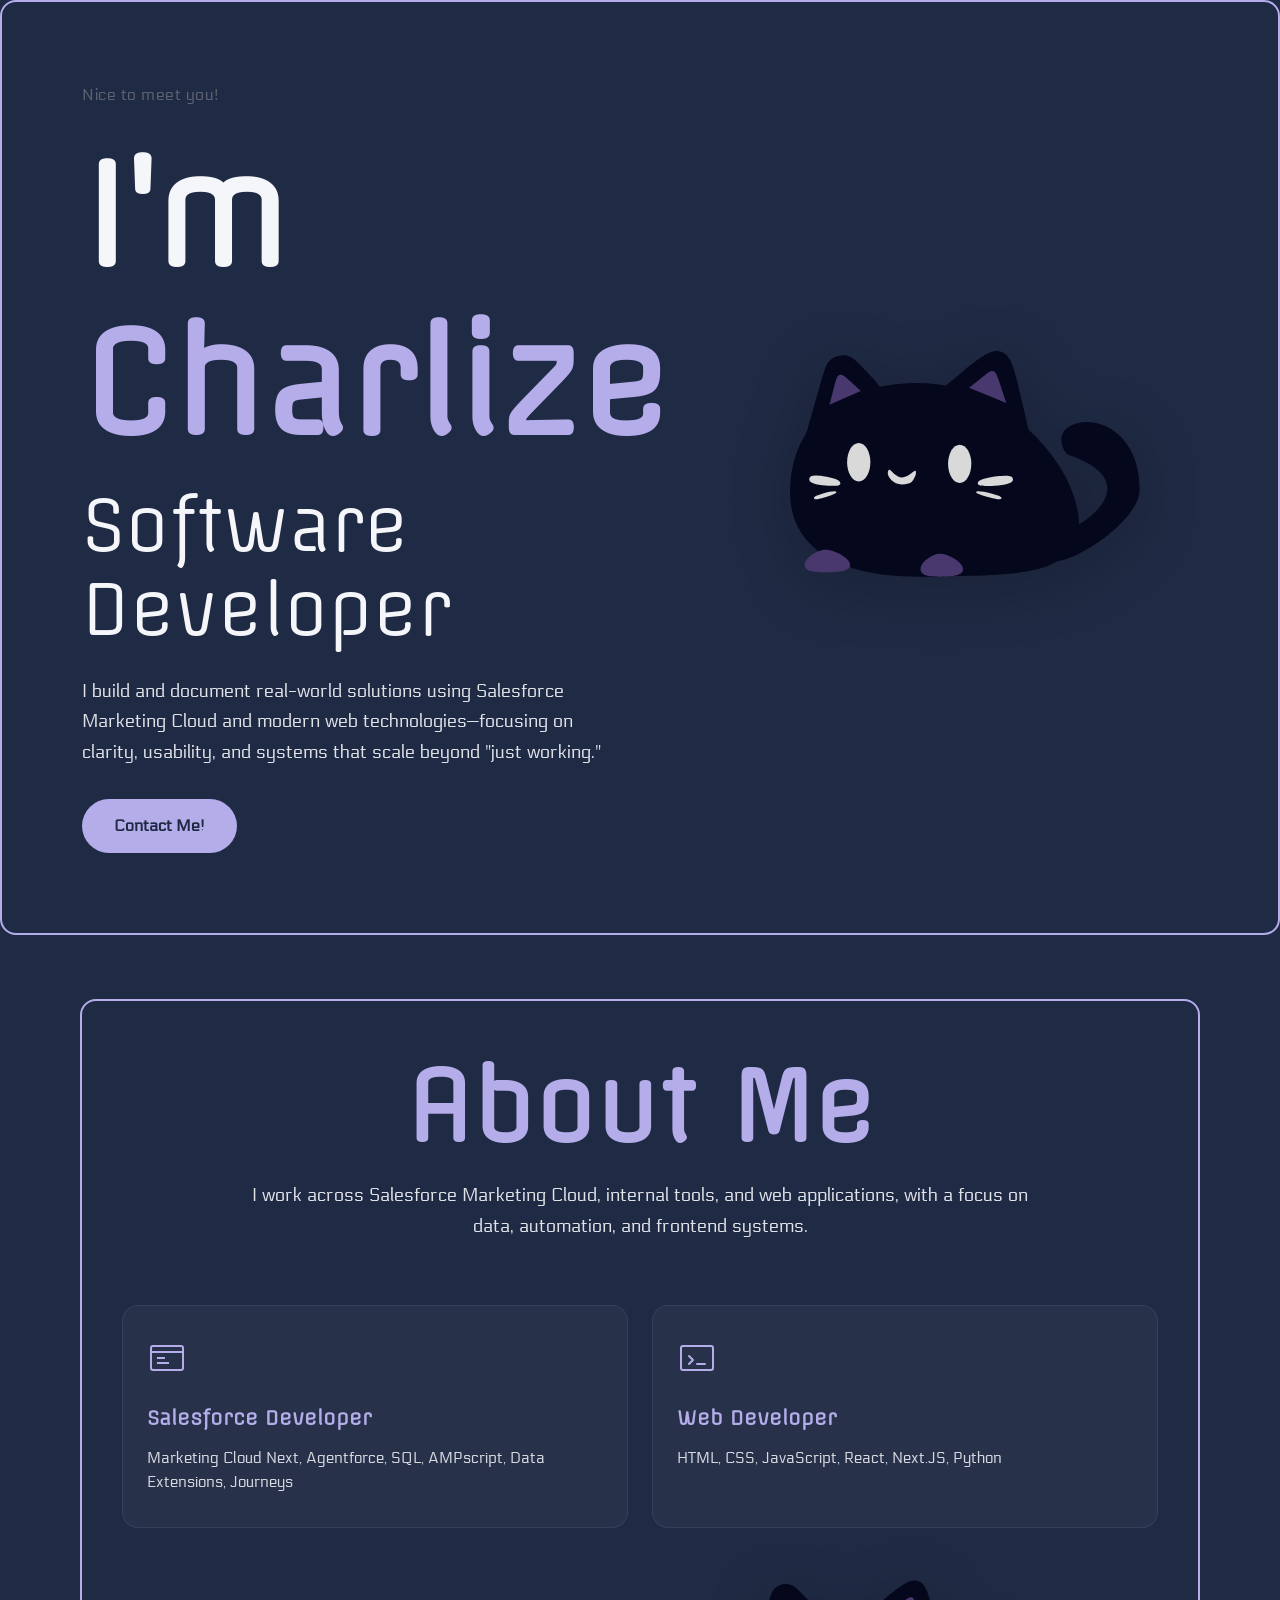
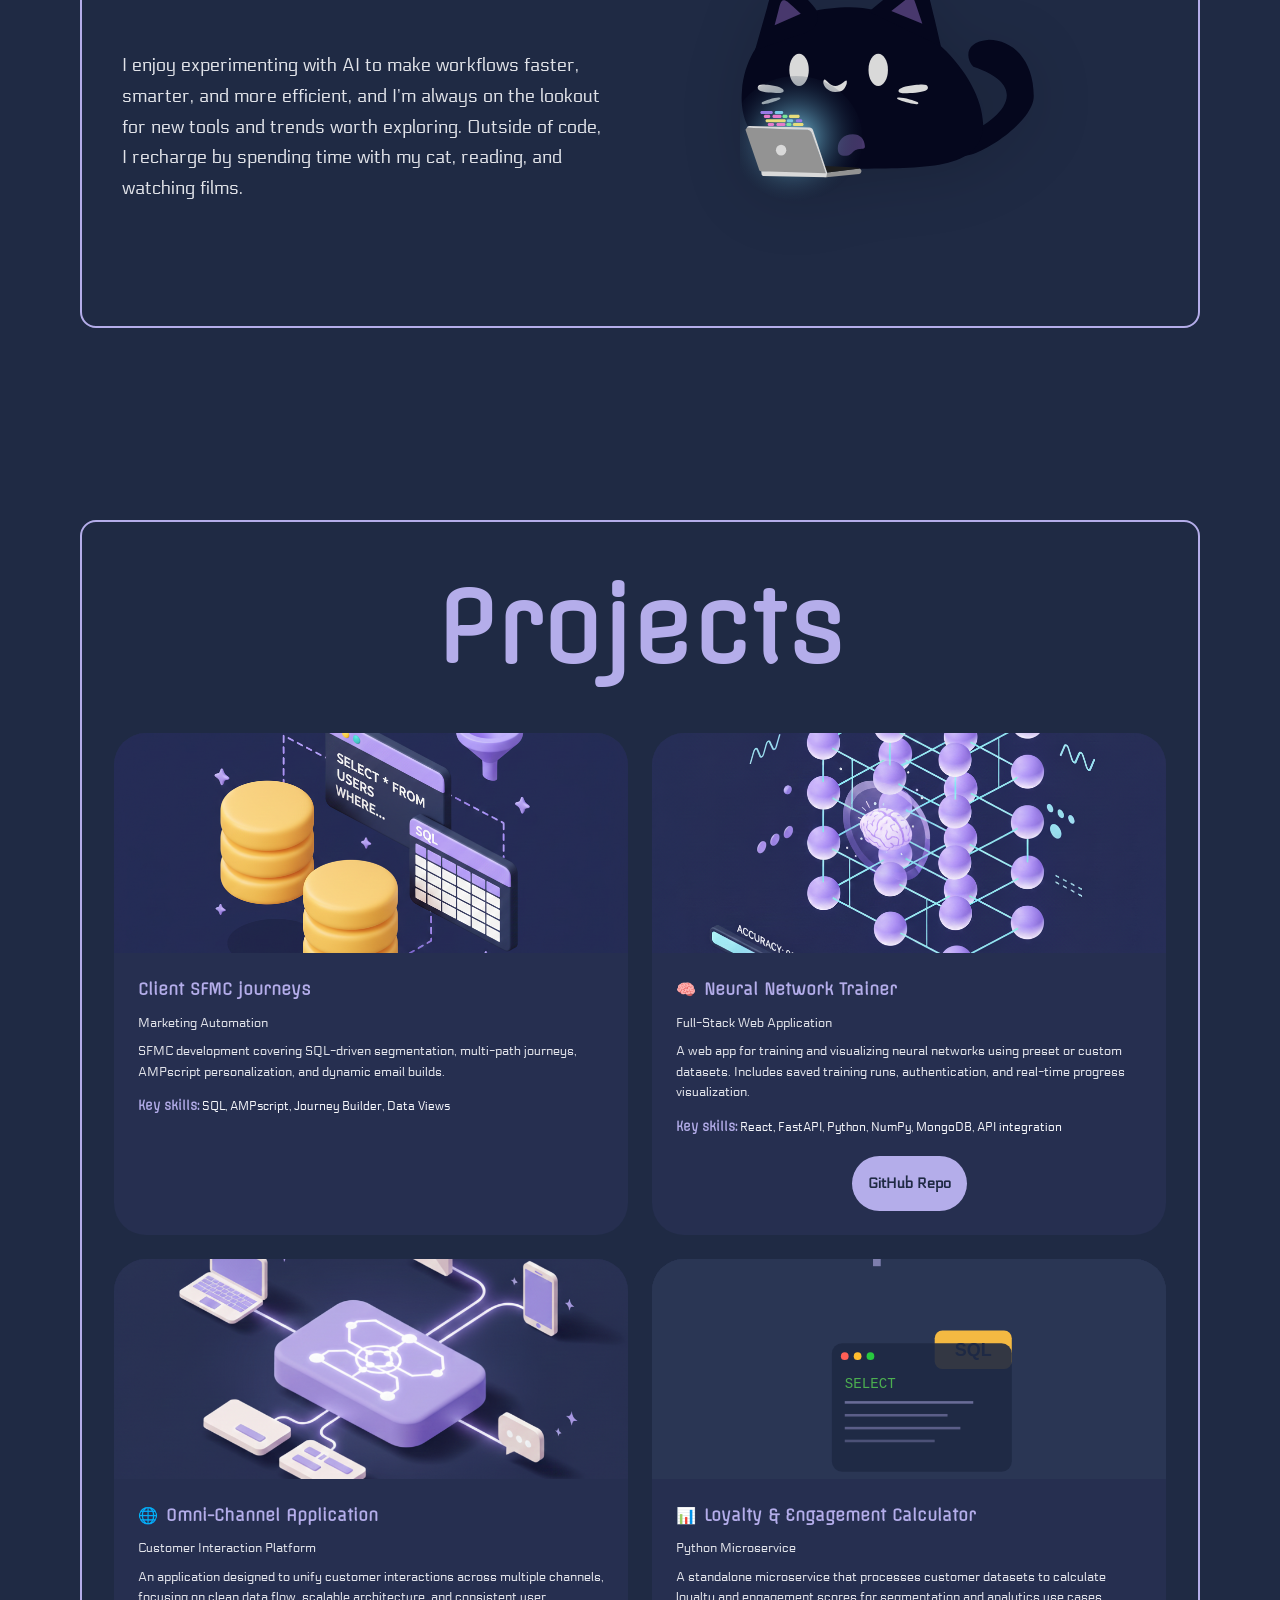
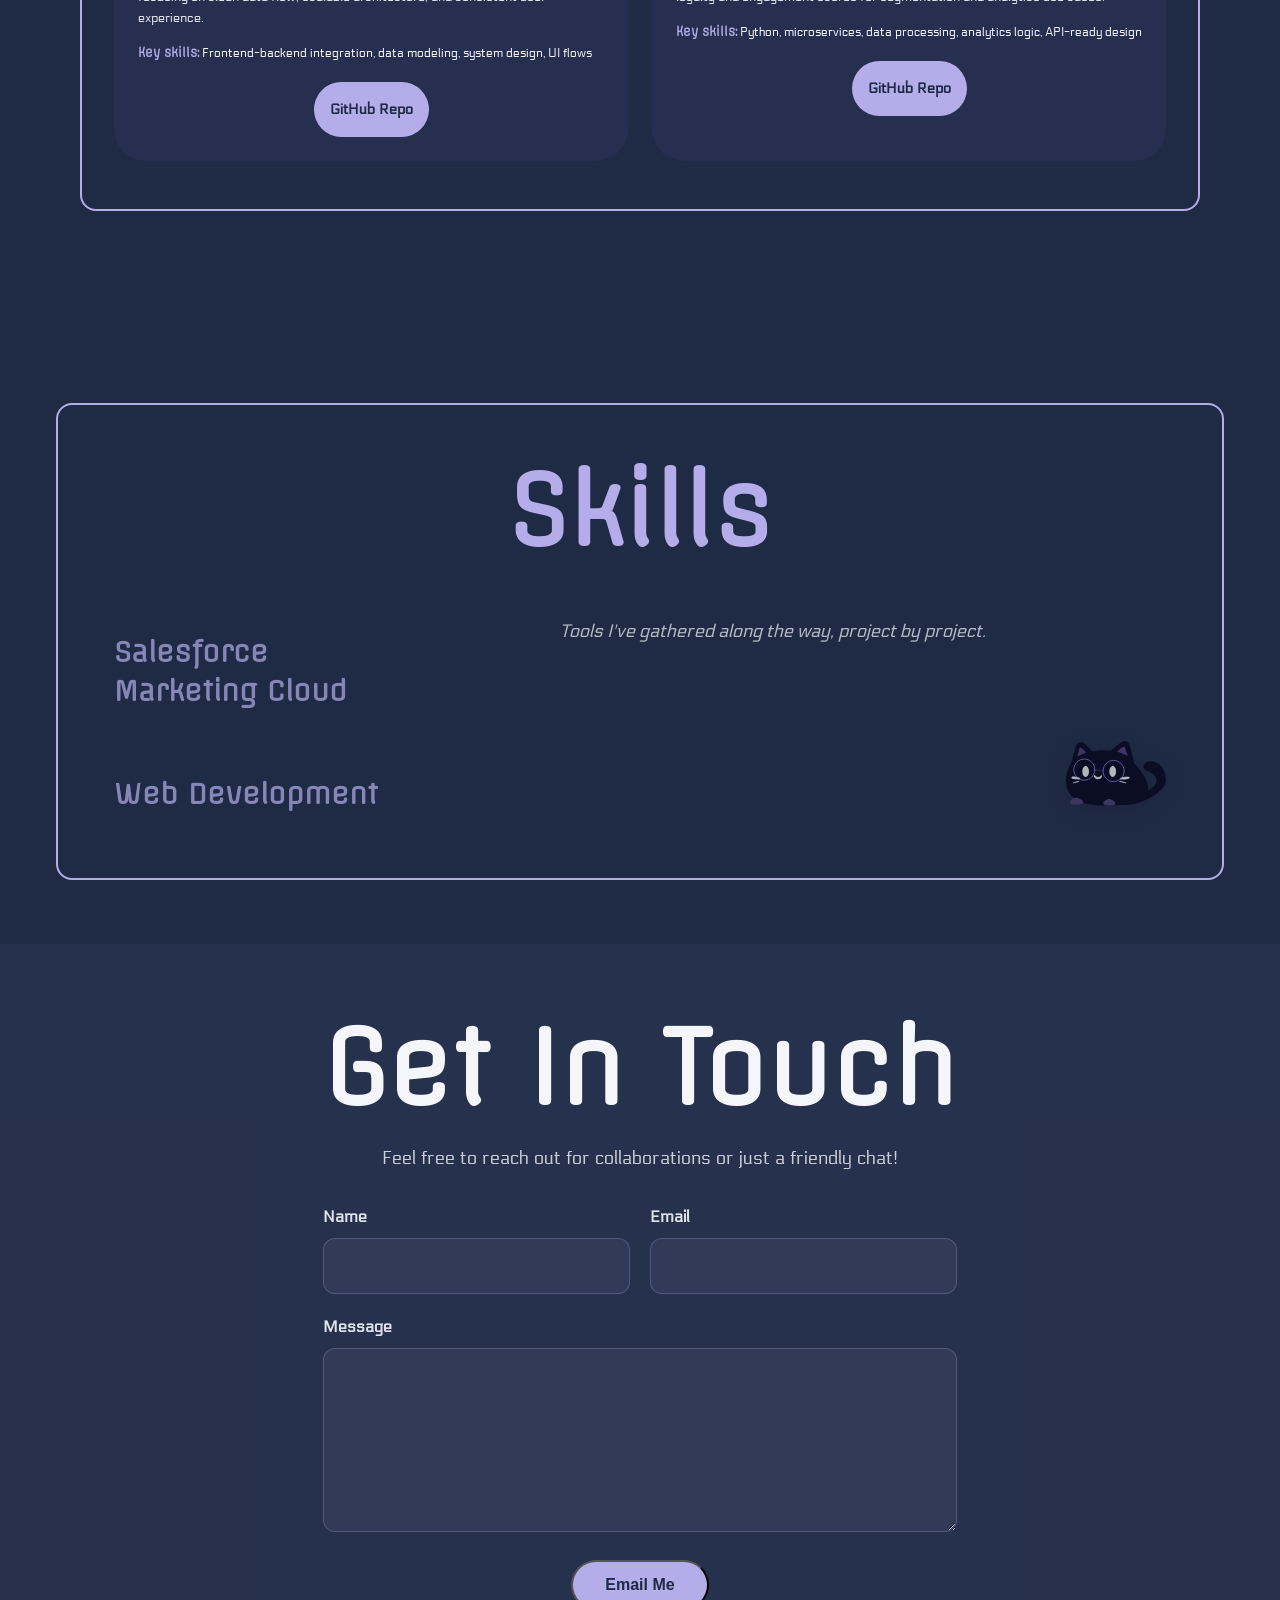
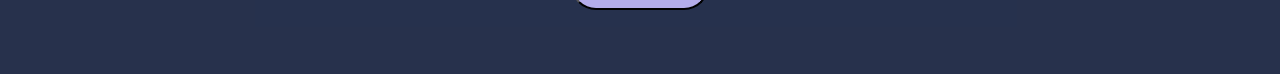
==== index.html @ e707e985 "Font changes" ====
<!DOCTYPE html>
<html lang="en">

<head>
    <meta charset="UTF-8">
    <meta name="viewport" content="width=device-width, initial-scale=1.0">
    <meta name="description" content="Charlize - Software Developer Portfolio">
    <title>Charlize | Software Developer</title>
    <link rel="stylesheet" href="styles.css">
    <link rel="preconnect" href="https://fonts.googleapis.com">
    <link rel="preconnect" href="https://fonts.gstatic.com" crossorigin>
   <link href="https://fonts.googleapis.com/css2?family=Offside&display=swap" rel="stylesheet">
    <link href="https://fonts.googleapis.com/css2?family=Electrolize&display=swap" rel="stylesheet">
    <script src="skills.js" defer></script>
</head>

<body>
    <div class="cursor-fx" aria-hidden="true">
        <div class="cursor-glow"></div>
    </div>
    <!-- Hero Section -->
    <main class="hero-section">
        <div class="container">
            <div class="hero-content">
                <!-- Left Column: Text Content -->
                <div class="hero-text">
                    <p class="greeting">Nice to meet you!</p>
                    <h1 class="hero-title">I'm <span class="accent-name">Charlize</span></h1>
                    <h2 class="hero-subtitle">Software Developer</h2>
                    <p class="hero-description">
                        I build and document real-world solutions using Salesforce Marketing Cloud and modern web
                        technologies—focusing on clarity, usability, and systems that scale beyond "just working."
                    </p>
                    <a href="#contact" class="cta-button">Contact Me!</a>
                </div>

                <!-- Right Column: Illustration -->
                <div class="hero-visual">
                    <div class="illustration">
                        <!-- Cute minimal cat-like blob illustration -->
                        <svg width="676" height="437" viewBox="0 0 676 437" fill="none"
                            xmlns="http://www.w3.org/2000/svg">
                            <!-- tail -->
                            <path class="hero-tail"
                                d="M675.267 267.345C675.267 352.121 428.267 477.345 519.267 354.845C595.767 324.345 676.879 246.845 535.767 199.845C515.267 177.345 518.267 140.845 571.767 137.345C624.786 137.345 675.267 182.569 675.267 267.345Z"
                                fill="#05071D" />
                            <!-- Body -->
                            <path
                                d="M558.267 331.345C558.267 442.354 414.441 432.07 264.267 435.845C85.2666 440.345 -9.58831 373.499 0.766936 254.845C12.7669 117.345 122.648 61.8449 250.267 61.8449C408.267 61.8449 555.267 215.345 558.267 331.345Z"
                                fill="#05071D" />
                            <!-- Left ear -->
                            <path
                                d="M58.8565 62.9524C65.7293 38.7558 69.1657 26.6575 75.145 20.1723C85.2307 9.23294 100.888 5.39943 114.887 10.442C123.186 13.4314 131.823 22.5737 149.097 40.8583C164.525 57.1895 172.239 65.3551 174.813 73.2679C179.151 86.5995 175.581 101.238 165.593 111.076C159.665 116.915 149.057 120.612 127.843 128.007L30.7668 161.845L58.8565 62.9524Z"
                                fill="#05071D" />
                            <!-- Left inner ear  -->
                            <path
                                d="M85.1132 69.5122C88.8672 54.9431 90.7442 47.6585 96.215 46.0682C101.686 44.4779 107.175 49.6211 118.155 59.9074L136.767 77.3449L76.2668 103.845L85.1132 69.5122Z"
                                fill="#48386D" />
                            <!-- Right ear -->
                            <path
                                d="M326.339 45.6328C367.676 11.7321 388.345 -5.21821 407.827 1.42023C427.309 8.05866 433.327 34.1026 445.364 86.1904L460.767 152.845L293.767 72.3449L326.339 45.6328Z"
                                fill="#05071D" />
                            <!-- Right inner ear -->
                            <path
                                d="M403.986 59.0958C399.858 46.7489 397.795 40.5754 392.795 39.0991C387.796 37.6228 382.71 41.6849 372.537 49.809L345.983 71.0152L417.781 100.362L403.986 59.0958Z"
                                fill="#48386D" />
                            <!--Left eye  -->
                            <path class="hero-eye-shape hero-eye-shape--left"
                                d="M155.267 214.845C155.267 235.279 145.193 251.845 132.767 251.845C120.34 251.845 110.267 235.279 110.267 214.845C110.267 194.41 120.34 177.845 132.767 177.845C145.193 177.845 155.267 194.41 155.267 214.845Z"
                                fill="#D9D9D9" />
                            <!-- Right eye -->
                            <path class="hero-eye-shape hero-eye-shape--right"
                                d="M350.267 217.845C350.267 238.279 340.193 254.845 327.767 254.845C315.34 254.845 305.267 238.279 305.267 217.845C305.267 197.41 315.34 180.845 327.767 180.845C340.193 180.845 350.267 197.41 350.267 217.845Z"
                                fill="#D9D9D9" />
                            <!-- Mouth -->
                            <path
                                d="M242.767 239.345C236.267 254.345 233.767 256.345 216.267 257.845C199.146 257.845 188.767 243.345 188.767 235.845C190.767 217.345 199.646 244.345 216.767 244.345C233.267 243.345 246.267 219.345 242.767 239.345Z"
                                fill="#D9D9D9" />
                            <!-- Left upper whiskers -->
                            <path
                                d="M97.2669 255.845C96.4482 262.422 80.7669 260.345 62.2669 259.345C43.9071 257.059 36.4482 253.422 37.267 246.845C38.0857 240.268 45.9071 239.559 64.2669 241.845C82.6267 244.131 98.0857 249.268 97.2669 255.845Z"
                                fill="#D9D9D9" />
                            <!-- Left lower whiskers -->
                            <path
                                d="M89.6025 272.178C90.4764 275.104 79.2353 278.402 66.2904 282.891C53.161 286.813 47.235 287.291 46.3611 284.365C45.4871 281.439 50.7126 279.076 63.842 275.154C76.9714 271.231 88.7285 269.252 89.6025 272.178Z"
                                fill="#D9D9D9" />
                            <!-- Right upper whiskers -->
                            <path
                                d="M362.64 256.079C363.568 262.655 381.329 260.579 402.283 259.579C423.079 257.293 431.527 253.655 430.6 247.079C429.672 240.502 420.813 239.793 400.018 242.079C379.223 244.364 361.713 249.502 362.64 256.079Z"
                                fill="#D9D9D9" />
                            <!-- Right lower whiskers -->
                            <path
                                d="M359.431 272.178C358.442 275.104 371.174 278.402 385.836 282.891C400.707 286.813 407.419 287.291 408.409 284.365C409.399 281.439 403.48 279.076 388.609 275.154C373.738 271.231 360.421 269.252 359.431 272.178Z"
                                fill="#D9D9D9" />
                            <!-- Left paw  -->
                            <path
                                d="M116.267 413.345C116.267 427.704 83.9547 427.345 68.7668 427.345C53.579 427.345 28.2668 427.704 28.2668 413.345C28.2668 398.986 53.579 383.845 68.7668 383.845C83.9547 383.845 116.267 398.986 116.267 413.345Z"
                                fill="#48386D" />
                            <!-- Right paw -->
                            <path
                                d="M334.267 421.683C334.267 436.208 304.158 435.844 290.005 435.844C275.853 435.844 252.267 436.208 252.267 421.683C252.267 407.159 275.853 391.845 290.005 391.845C304.158 391.845 334.267 407.159 334.267 421.683Z"
                                fill="#48386D" />
                        </svg>

                    </div>
                </div>
            </div>
        </div>
    </main>

    <!-- About Me Section -->
    <section class="about-section">
        <div class="container">
            <!-- Section Header -->
            <div class="about-header">
                <h2 class="about-title">About Me</h2>
                <p class="about-intro">
                    I work across Salesforce Marketing Cloud, internal tools, and web
                    applications, with a focus on data, automation, and frontend systems.
                </p>
            </div>

            <!-- Skill Cards (Full Width) -->
            <div class="skill-cards">
                <!-- Card 1: Salesforce Developer -->
                <div class="skill-card">
                    <div class="card-icon">
                        <svg width="40" height="40" viewBox="0 0 40 40" fill="none" xmlns="http://www.w3.org/2000/svg">
                            <rect x="4" y="8" width="32" height="24" rx="2" stroke="#B4ADEA" stroke-width="2" />
                            <path d="M4 14 H36" stroke="#B4ADEA" stroke-width="2" />
                            <rect x="10" y="19" width="8" height="2" fill="#B4ADEA" />
                            <rect x="10" y="24" width="12" height="2" fill="#B4ADEA" />
                        </svg>
                    </div>
                    <h3 class="card-title">Salesforce Developer</h3>
                    <p class="card-skills">Marketing Cloud Next, Agentforce, SQL, AMPscript, Data Extensions, Journeys
                    </p>
                </div>

                <!-- Card 2: Web Developer -->
                <div class="skill-card">
                    <div class="card-icon">
                        <svg width="40" height="40" viewBox="0 0 40 40" fill="none" xmlns="http://www.w3.org/2000/svg">
                            <rect x="4" y="8" width="32" height="24" rx="2" stroke="#B4ADEA" stroke-width="2" />
                            <path d="M12 18 L16 22 L12 26" stroke="#B4ADEA" stroke-width="2" stroke-linecap="round"
                                stroke-linejoin="round" />
                            <path d="M20 26 H28" stroke="#B4ADEA" stroke-width="2" stroke-linecap="round" />
                        </svg>
                    </div>
                    <h3 class="card-title">Web Developer</h3>
                    <p class="card-skills">HTML, CSS, JavaScript, React, Next.JS, Python</p>
                </div>
            </div>

            <!-- Bottom Section: Checklist and Illustration -->
            <div class="about-bottom">
                <p class="about-intro">
                    I enjoy experimenting with AI to make workflows faster, smarter, and more efficient, and I’m always
                    on the lookout for new tools and trends worth exploring. Outside of code, I recharge by spending
                    time with my cat, reading, and watching films.
                </p>


                <!-- Illustration -->
                <div class="about-illustration">
                    <div class="illustration">
                        <svg width="809" height="682" viewBox="0 0 809 682" fill="none"
                            xmlns="http://www.w3.org/2000/svg">
                            <g clip-path="url(#clip0_13_340)">
                                <path class="about-cat-tail"
                                    d="M679 277.5C679 362.276 432 487.5 523 365C599.5 334.5 680.612 257 539.5 210C519 187.5 522 151 575.5 147.5C628.52 147.5 679 192.724 679 277.5Z"
                                    fill="#05071D" />
                                <path
                                    d="M562 341.5C562 452.509 418.174 442.225 268 446C88.9998 450.5 -5.85516 383.654 4.50009 265C16.5001 127.5 126.381 72 254 72C412 72 559 225.5 562 341.5Z"
                                    fill="#05071D" />
                                <path
                                    d="M62.5896 73.1074C69.4625 48.9109 72.8989 36.8126 78.8781 30.3273C88.9639 19.388 104.621 15.5545 118.62 20.5971C126.919 23.5865 135.556 32.7288 152.83 51.0134C168.258 67.3446 175.972 75.5102 178.547 83.4229C182.884 96.7546 179.314 111.393 169.326 121.231C163.398 127.07 152.791 130.767 131.576 138.162L34.5 172L62.5896 73.1074Z"
                                    fill="#05071D" />
                                <path
                                    d="M88.8464 79.6673C92.6004 65.0981 94.4774 57.8136 99.9482 56.2232C105.419 54.6329 110.909 59.7761 121.888 70.0625L140.5 87.5L80 114L88.8464 79.6673Z"
                                    fill="#48386D" />
                                <path
                                    d="M330.072 55.7878C371.409 21.8872 392.078 4.93687 411.56 11.5753C431.042 18.2137 437.06 44.2576 449.097 96.3454L464.5 163L297.5 82.5L330.072 55.7878Z"
                                    fill="#05071D" />
                                <path
                                    d="M407.719 69.2509C403.592 56.9039 401.528 50.7305 396.528 49.2542C391.529 47.7779 386.443 51.84 376.27 59.964L349.717 81.1703L421.514 110.517L407.719 69.2509Z"
                                    fill="#48386D" />
                                <path class="about-cat-eye about-cat-eye--left"
                                    d="M159 217C159 237.435 148.926 254 136.5 254C124.074 254 114 237.435 114 217C114 196.565 124.074 180 136.5 180C148.926 180 159 196.565 159 217Z"
                                    fill="#D9D9D9" />
                                <path class="about-cat-eye about-cat-eye--right"
                                    d="M342 217C342 237.435 331.926 254 319.5 254C307.074 254 297 237.435 297 217C297 196.565 307.074 180 319.5 180C331.926 180 342 196.565 342 217Z"
                                    fill="#D9D9D9" />
                                <path
                                    d="M246.5 249.5C240 264.5 237.5 266.5 220 268C202.879 268 192.5 253.5 192.5 246C194.5 227.5 203.379 254.5 220.5 254.5C237 253.5 250 229.5 246.5 249.5Z"
                                    fill="#D9D9D9" />
                                <path class="about-cat-whisker about-cat-whisker--left-1"
                                    d="M101 266C100.181 272.577 84.5001 270.5 66.0001 269.5C47.6403 267.214 40.1814 263.577 41.0001 257C41.8189 250.423 49.6403 249.714 68.0001 252C86.3599 254.286 101.819 259.423 101 266Z"
                                    fill="#D9D9D9" />
                                <path class="about-cat-whisker about-cat-whisker--left-2"
                                    d="M93.3356 282.333C94.2096 285.259 82.9685 288.557 70.0236 293.046C56.8942 296.968 50.9682 297.446 50.0942 294.52C49.2203 291.595 54.4457 289.231 67.5751 285.309C80.7046 281.387 92.4617 279.408 93.3356 282.333Z"
                                    fill="#D9D9D9" />
                                <path class="about-cat-whisker about-cat-whisker--right-1"
                                    d="M366.374 266.234C367.301 272.81 385.062 270.734 406.017 269.734C426.812 267.448 435.26 263.81 434.333 257.234C433.406 250.657 424.547 249.948 403.751 252.234C382.956 254.52 365.446 259.657 366.374 266.234Z"
                                    fill="#D9D9D9" />
                                <path class="about-cat-whisker about-cat-whisker--right-2"
                                    d="M363.165 282.333C362.175 285.259 374.907 288.557 389.569 293.046C404.44 296.968 411.152 297.446 412.142 294.52C413.132 291.595 407.214 289.231 392.342 285.309C377.471 281.387 364.154 279.408 363.165 282.333Z"
                                    fill="#D9D9D9" />
                                <path class="about-cat-paw"
                                    d="M288.79 393.459C289.049 396.461 287.056 399.155 284.057 399.449C276.796 400.16 268.027 399.251 259.918 407.924C257.086 410.953 253.866 413.814 249.805 414.657C236.847 417.346 226 414.263 226 398.5C226 380.275 240.342 366 260.5 366C278.825 366 287.385 377.156 288.79 393.459Z"
                                    fill="#48386D" />
                                <ellipse cx="130" cy="375.5" rx="153" ry="144.5" fill="url(#paint0_radial_13_340)" />
                                <path
                                    d="M13.2753 357.155C12.1383 353.843 14.6701 350.418 18.1699 350.534L156.971 355.13C160.053 355.232 162.867 356.904 164.431 359.562L166.714 363.443C166.851 363.676 166.964 363.923 167.052 364.179L197.973 454.794L275.454 444.708C278.045 444.37 282.093 449.929 280.5 452C280 456.5 276.165 457.368 275.454 457.5L199.5 465C199.145 465.051 199.5 465 198.5 465L48.0794 451.585C46.51 451.441 45.1717 450.388 44.6615 448.897L13.2753 357.155Z"
                                    fill="#939393" />
                                <path
                                    d="M195.894 439.24L245.394 441.74L274.394 443.24L277.894 445.24L197.894 454.74L201.473 454.243L198.394 446.74L195.894 439.24Z"
                                    fill="#1E1E1E" />
                                <path
                                    d="M182.5 409.5L198 456L49 451.5L50.0193 458.635C50.2965 460.575 51.9389 462.029 53.8986 462.068L199.5 465L201.5 454.5L168.859 356.522C167.682 352.883 164.333 350.386 160.509 350.295L21.2334 347.001C19.7507 346.966 18.329 347.591 17.3523 348.707L15.3936 350.946H17.8936L91.3936 353.446L155.868 355.415C156.548 355.436 157.222 355.555 157.867 355.771L159.894 356.446L162.394 358.446L164.894 361.446L166.394 363.946L182.5 409.5Z"
                                    fill="#D9D9D9" />
                                <ellipse cx="95" cy="402.5" rx="12" ry="12.5" fill="#D9D9D9" />

                                <g class="about-code">
                                    <path class="about-code-line"
                                        d="M47 315.5C47 313.567 48.567 312 50.5 312H72.5C74.433 312 76 313.567 76 315.5C76 317.433 74.433 319 72.5 319H50.5C48.567 319 47 317.433 47 315.5Z"
                                        fill="#9A7AE6" />
                                    <path class="about-code-line"
                                        d="M80 315.5C80 313.567 81.567 312 83.5 312H96.5C98.433 312 100 313.567 100 315.5C100 317.433 98.433 319 96.5 319H83.5C81.567 319 80 317.433 80 315.5Z"
                                        fill="#7AC9E6" />
                                    <path class="about-code-line"
                                        d="M55 324.5C55 322.567 56.567 321 58.5 321H66.5C68.433 321 70 322.567 70 324.5C70 326.433 68.433 328 66.5 328H58.5C56.567 328 55 326.433 55 324.5Z"
                                        fill="#E67ACB" />
                                    <path class="about-code-line"
                                        d="M64 343.5C64 341.567 65.567 340 67.5 340H75.5C77.433 340 79 341.567 79 343.5C79 345.433 77.433 347 75.5 347H67.5C65.567 347 64 345.433 64 343.5Z"
                                        fill="#E67ACB" />
                                    <path class="about-code-line"
                                        d="M75 324.5C75 322.567 76.567 321 78.5 321H92.5C94.433 321 96 322.567 96 324.5C96 326.433 94.433 328 92.5 328H78.5C76.567 328 75 326.433 75 324.5Z"
                                        fill="#E67ACB" />
                                    <path class="about-code-line"
                                        d="M84 343.5C84 341.567 85.567 340 87.5 340H101.5C103.433 340 105 341.567 105 343.5C105 345.433 103.433 347 101.5 347H87.5C85.567 347 84 345.433 84 343.5Z"
                                        fill="#E67ACB" />
                                    <path class="about-code-line"
                                        d="M98 324.5C98 322.567 99.567 321 101.5 321H106.5C108.433 321 110 322.567 110 324.5C110 326.433 108.433 328 106.5 328H101.5C99.567 328 98 326.433 98 324.5Z"
                                        fill="#7AE69A" />
                                    <path class="about-code-line"
                                        d="M107 343.5C107 341.567 108.567 340 110.5 340H115.5C117.433 340 119 341.567 119 343.5C119 345.433 117.433 347 115.5 347H110.5C108.567 347 107 345.433 107 343.5Z"
                                        fill="#7AE69A" />
                                    <path class="about-code-line"
                                        d="M113 324.5C113 322.567 114.567 321 116.5 321H134.5C136.433 321 138 322.567 138 324.5C138 326.433 136.433 328 134.5 328H116.5C114.567 328 113 326.433 113 324.5Z"
                                        fill="#E6DD7A" />
                                    <path class="about-code-line"
                                        d="M122 343.5C122 341.567 123.567 340 125.5 340H143.5C145.433 340 147 341.567 147 343.5C147 345.433 145.433 347 143.5 347H125.5C123.567 347 122 345.433 122 343.5Z"
                                        fill="#E6DD7A" />
                                    <path class="about-code-line"
                                        d="M59 334.5C59 332.567 60.567 331 62.5 331H102.5C104.433 331 106 332.567 106 334.5C106 336.433 104.433 338 102.5 338H62.5C60.567 338 59 336.433 59 334.5Z"
                                        fill="#E6DD7A" />
                                    <path class="about-code-line"
                                        d="M108 334.5C108 332.567 109.567 331 111.5 331H119.5C121.433 331 123 332.567 123 334.5C123 336.433 121.433 338 119.5 338H111.5C109.567 338 108 336.433 108 334.5Z"
                                        fill="#7AC9E6" />
                                    <path class="about-code-line"
                                        d="M129 334.5C129 332.567 130.567 331 132.5 331H140.5C142.433 331 144 332.567 144 334.5C144 336.433 142.433 338 140.5 338H132.5C130.567 338 129 336.433 129 334.5Z"
                                        fill="#9A7AE6" />
                                </g>
                            </g>
                            <defs>
                                <radialGradient id="paint0_radial_13_340" cx="0" cy="0" r="1"
                                    gradientTransform="matrix(62.2373 160.326 -162.899 71.2366 124.814 375.5)"
                                    gradientUnits="userSpaceOnUse">
                                    <stop stop-color="#7AC9E6" />
                                    <stop offset="1" stop-color="#05071D" stop-opacity="0" />
                                </radialGradient>
                            </defs>
                        </svg>
                    </div>
                </div>
            </div>
    </section>

    <!-- Projects Section -->
    <section class="projects-section">
        <div class="container">
            <div class="projects-container">
                <h2 class="projects-title">Projects</h2>

                <div class="projects-grid">
                    <!-- Project Card 1: Salesforce Marketing Cloud (Image LEFT, Text RIGHT) -->
                    <div class="project-card project-layout-left">
                        <div class="project-image">
                            <img src="/assets/saleforce-development.png" alt="Salesforce database illustration" />
                        </div>
                        <div class="project-content">
                            <h3 class="project-header">
                                <span class="project-name">Client SFMC journeys</span>
                            </h3>
                            <p class="project-subtitle">Marketing Automation</p>
                            <p class="project-description">
                                SFMC development covering SQL-driven segmentation, multi-path journeys, AMPscript
                                personalization, and dynamic email builds.
                            </p>
                            <p class="project-skills"><strong>Key skills:</strong> SQL, AMPscript, Journey Builder, Data
                                Views</p>
                        </div>
                    </div>

                    <!-- Project Card 2: Neural Network Trainer (Image RIGHT, Text LEFT) -->
                    <div class="project-card card-right project-layout-right">
                        <div class="project-content">
                            <h3 class="project-header">
                                <span class="project-icon">🧠</span>
                                <span class="project-name">Neural Network Trainer</span>
                            </h3>
                            <p class="project-subtitle">Full-Stack Web Application</p>
                            <p class="project-description">
                                A web app for training and visualizing neural networks using preset or custom datasets.
                                Includes saved training runs, authentication, and real-time progress visualization.
                            </p>
                            <p class="project-skills"><strong>Key skills:</strong> React, FastAPI, Python, NumPy,
                                MongoDB,
                                API integration</p>
                            <a class="project-repo-button" href="#" target="_blank" rel="noopener noreferrer">GitHub
                                Repo</a>
                        </div>
                        <div class="project-image">
                            <img src="/assets/neural-network.png" alt="Neural Network Trainer illustration" />
                        </div>
                    </div>

                    <!-- Project Card 3: Omni-Channel Application (Image LEFT, Text RIGHT) -->
                    <div class="project-card project-layout-left">
                        <div class="project-image">
                            <img src="/assets/omni-channel.png" alt="Salesforce database illustration" />
                        </div>
                        <div class="project-content">
                            <h3 class="project-header">
                                <span class="project-icon">🌐</span>
                                <span class="project-name">Omni-Channel Application</span>
                            </h3>
                            <p class="project-subtitle">Customer Interaction Platform</p>
                            <p class="project-description">
                                An application designed to unify customer interactions across multiple channels,
                                focusing on
                                clean data flow, scalable architecture, and consistent user experience.
                            </p>
                            <p class="project-skills"><strong>Key skills:</strong> Frontend-backend integration, data
                                modeling, system design, UI flows</p>
                            <a class="project-repo-button" href="https://github.com/elizesalvacion/omni-chat-project"
                                target="_blank" rel="noopener noreferrer">GitHub Repo</a>
                        </div>
                    </div>

                    <!-- Project Card 4: Loyalty Calculator (Image RIGHT, Text LEFT) -->
                    <div class="project-card card-right project-layout-right">
                        <div class="project-content">
                            <h3 class="project-header">
                                <span class="project-icon">📊</span>
                                <span class="project-name">Loyalty & Engagement Calculator</span>
                            </h3>
                            <p class="project-subtitle">Python Microservice</p>
                            <p class="project-description">
                                A standalone microservice that processes customer datasets to calculate loyalty and
                                engagement scores for segmentation and analytics use cases.
                            </p>
                            <p class="project-skills"><strong>Key skills:</strong> Python, microservices, data
                                processing,
                                analytics logic, API-ready design</p>
                            <a class="project-repo-button" href="#" target="_blank" rel="noopener noreferrer">GitHub
                                Repo</a>
                        </div>
                        <div class="project-image">
                            <svg viewBox="0 0 400 320" xmlns="http://www.w3.org/2000/svg"
                                aria-label="Data processing illustration" preserveAspectRatio="xMidYMid slice">
                                <rect width="400" height="320" fill="#2A3654" rx="12" />
                                <path d="M 160 40 L 190 40 L 180 60 L 170 60 Z" fill="#B4ADEA" opacity="0.6" />
                                <rect x="172" y="60" width="6" height="20" fill="#B4ADEA" opacity="0.6" />
                                <circle cx="200" cy="35" r="2" fill="#B4ADEA" opacity="0.7" />
                                <circle cx="215" cy="45" r="1.5" fill="#B4ADEA" opacity="0.5" />
                                <path d="M 145 50 L 147 55 L 152 57 L 147 59 L 145 64 L 143 59 L 138 57 L 143 55 Z"
                                    fill="#B4ADEA" opacity="0.6" />
                                <rect x="220" y="130" width="60" height="30" rx="6" fill="#F4B942" />
                                <text x="250" y="150" font-family="Arial, sans-serif" font-size="14" font-weight="bold"
                                    fill="#1F2A44" text-anchor="middle">SQL</text>
                                <rect x="140" y="140" width="140" height="100" rx="8" fill="#1F2A44" opacity="0.9" />
                                <circle cx="150" cy="150" r="3" fill="#FF5F56" />
                                <circle cx="160" cy="150" r="3" fill="#FFBD2E" />
                                <circle cx="170" cy="150" r="3" fill="#27C93F" />
                                <text x="150" y="175" font-family="monospace" font-size="11"
                                    fill="#4CAF50">SELECT</text>
                                <rect x="150" y="185" width="100" height="2" fill="#B4ADEA" opacity="0.5" />
                                <rect x="150" y="195" width="80" height="2" fill="#B4ADEA" opacity="0.4" />
                                <rect x="150" y="205" width="90" height="2" fill="#B4ADEA" opacity="0.4" />
                                <rect x="150" y="215" width="70" height="2" fill="#B4ADEA" opacity="0.3" />
                                <ellipse cx="200" cy="270" rx="35" ry="12" fill="#F4B942" opacity="0.9" />
                                <rect x="165" y="270" width="70" height="30" fill="#F4B942" opacity="0.8" />
                                <ellipse cx="200" cy="300" rx="35" ry="12" fill="#F4B942" />
                            </svg>
                        </div>
                    </div>
                </div>
            </div>
        </div>
    </section>

    <!-- Skills Section -->
    <section class="skills-section">
        <div class="skills-container">
            <h2 class="skills-title">Skills</h2>
            <div class="skills-content">
                <!-- Left side: Skill labels -->
                <div class="skills-labels">
                    <div class="skill-label" data-skill="salesforce">
                        <h3>Salesforce<br>Marketing Cloud</h3>
                    </div>
                    <div class="skill-label" data-skill="web">
                        <h3>Web Development</h3>
                    </div>
                </div>

                <!-- Right side: Details area -->
                <div class="skills-details">
                    <!-- Default state message -->
                    <div class="skills-default active">
                        <p>Tools I've gathered along the way, project by project.</p>
                    </div>

                    <!-- Salesforce details -->
                    <div class="skills-detail" data-detail="salesforce">
                        <ul>
                            <li>SQL (Data Views, joins, segmentation logic)</li>
                            <li>AMPscript</li>
                            <li>Journey Builder</li>
                            <li>Automation Studio</li>
                            <li>Marketing Cloud Next</li>

                        </ul>
                    </div>

                    <!-- Web Development details -->
                    <div class="skills-detail" data-detail="web">
                        <ul>
                            <li>HTML, CSS</li>
                            <li>JavaScript</li>
                            <li>React</li>
                            <li>Next.js</li>
                            <li>REST / API familiarity</li>
                        </ul>
                    </div>
                </div>

                <!-- Cute cat illustration -->
                <div class="skills-illustration">
                    <svg width="676" height="437" viewBox="0 0 676 437" fill="none" xmlns="http://www.w3.org/2000/svg">
                        <path
                            d="M675.267 267.345C675.267 352.121 428.267 477.345 519.267 354.845C595.767 324.345 676.879 246.845 535.767 199.845C515.267 177.345 518.267 140.845 571.767 137.345C624.786 137.345 675.267 182.569 675.267 267.345Z"
                            fill="#05071D" />
                        <path
                            d="M558.267 331.345C558.267 442.354 414.441 432.07 264.267 435.845C85.2666 440.345 -9.58831 373.499 0.766936 254.845C12.7669 117.345 122.648 61.8449 250.267 61.8449C408.267 61.8449 555.267 215.345 558.267 331.345Z"
                            fill="#05071D" />
                        <path
                            d="M58.8565 62.9524C65.7293 38.7558 69.1657 26.6575 75.145 20.1723C85.2307 9.23294 100.888 5.39943 114.887 10.442C123.186 13.4314 131.823 22.5737 149.097 40.8583C164.525 57.1895 172.239 65.3551 174.813 73.2679C179.151 86.5995 175.581 101.238 165.593 111.076C159.665 116.915 149.057 120.612 127.843 128.007L30.7668 161.845L58.8565 62.9524Z"
                            fill="#05071D" />
                        <path
                            d="M85.1132 69.5122C88.8672 54.9431 90.7442 47.6585 96.215 46.0682C101.686 44.4779 107.175 49.6211 118.155 59.9074L136.767 77.3449L76.2668 103.845L85.1132 69.5122Z"
                            fill="#48386D" />
                        <path
                            d="M326.339 45.6328C367.676 11.7321 388.345 -5.21821 407.827 1.42023C427.309 8.05866 433.327 34.1026 445.364 86.1904L460.767 152.845L293.767 72.3449L326.339 45.6328Z"
                            fill="#05071D" />
                        <path
                            d="M403.986 59.0958C399.858 46.7489 397.795 40.5754 392.795 39.0991C387.796 37.6228 382.71 41.6849 372.537 49.809L345.983 71.0152L417.781 100.362L403.986 59.0958Z"
                            fill="#48386D" />
                        <path
                            d="M155.267 206.845C155.267 227.279 145.193 243.845 132.767 243.845C120.34 243.845 110.267 227.279 110.267 206.845C110.267 186.41 120.34 169.845 132.767 169.845C145.193 169.845 155.267 186.41 155.267 206.845Z"
                            fill="#D9D9D9" />
                        <path
                            d="M338.267 206.845C338.267 227.279 328.193 243.845 315.767 243.845C303.34 243.845 293.267 227.279 293.267 206.845C293.267 186.41 303.34 169.845 315.767 169.845C328.193 169.845 338.267 186.41 338.267 206.845Z"
                            fill="#D9D9D9" />
                        <path
                            d="M242.767 239.345C236.267 254.345 233.767 256.345 216.267 257.845C199.146 257.845 188.767 243.345 188.767 235.845C190.767 217.345 199.646 244.345 216.767 244.345C233.267 243.345 246.267 219.345 242.767 239.345Z"
                            fill="#D9D9D9" />
                        <path
                            d="M97.2669 255.845C96.4482 262.422 80.7669 260.345 62.2669 259.345C43.9071 257.059 36.4482 253.422 37.267 246.845C38.0857 240.268 45.9071 239.559 64.2669 241.845C82.6267 244.131 98.0857 249.268 97.2669 255.845Z"
                            fill="#D9D9D9" />
                        <path
                            d="M89.6025 272.178C90.4764 275.104 79.2353 278.402 66.2904 282.891C53.161 286.813 47.235 287.291 46.3611 284.365C45.4871 281.439 50.7126 279.076 63.842 275.154C76.9714 271.231 88.7285 269.252 89.6025 272.178Z"
                            fill="#D9D9D9" />
                        <path
                            d="M362.64 256.079C363.568 262.655 381.329 260.579 402.283 259.579C423.079 257.293 431.527 253.655 430.6 247.079C429.672 240.502 420.813 239.793 400.018 242.079C379.223 244.364 361.713 249.502 362.64 256.079Z"
                            fill="#D9D9D9" />
                        <path
                            d="M359.431 272.178C358.442 275.104 371.174 278.402 385.836 282.891C400.707 286.813 407.419 287.291 408.409 284.365C409.399 281.439 403.48 279.076 388.609 275.154C373.738 271.231 360.421 269.252 359.431 272.178Z"
                            fill="#D9D9D9" />
                        <path
                            d="M116.267 413.345C116.267 427.704 83.9547 427.345 68.7668 427.345C53.579 427.345 28.2668 427.704 28.2668 413.345C28.2668 398.986 53.579 383.845 68.7668 383.845C83.9547 383.845 116.267 398.986 116.267 413.345Z"
                            fill="#48386D" />
                        <path
                            d="M334.267 421.683C334.267 436.208 304.158 435.844 290.005 435.844C275.853 435.844 252.267 436.208 252.267 421.683C252.267 407.159 275.853 391.845 290.005 391.845C304.158 391.845 334.267 407.159 334.267 421.683Z"
                            fill="#48386D" />
                        <path
                            d="M123.767 122.345C162.963 122.345 194.767 154.341 194.767 193.845C194.767 233.349 162.963 265.345 123.767 265.345C84.5706 265.345 52.7668 233.349 52.7668 193.845C52.7668 154.341 84.5706 122.345 123.767 122.345Z"
                            stroke="#9A7AE6" stroke-width="5" />
                        <path
                            d="M321.767 131.345C360.963 131.345 392.767 163.341 392.767 202.845C392.767 242.349 360.963 274.345 321.767 274.345C282.571 274.345 250.767 242.349 250.767 202.845C250.767 163.341 282.571 131.345 321.767 131.345Z"
                            stroke="#9A7AE6" stroke-width="5" />
                        <line x1="195.284" y1="196.845" x2="252.284" y2="197.845" stroke="#9A7AE6" stroke-width="2" />
                    </svg>
                </div>
            </div>
        </div>
    </section>

    <!-- Contact Section (placeholder for CTA link) -->
    <section id="contact" class="contact-section">
        <div class="container">
            <h2>Get In Touch</h2>
            <p>Feel free to reach out for collaborations or just a friendly chat!</p>

            <form class="contact-form" id="contact-form" data-to="salvacioncharlize@gmail.com">
                <div class="contact-form-row">
                    <div class="contact-field">
                        <label for="contact-name">Name</label>
                        <input id="contact-name" name="name" type="text" autocomplete="name" required />
                    </div>

                    <div class="contact-field">
                        <label for="contact-email">Email</label>
                        <input id="contact-email" name="email" type="email" autocomplete="email" required />
                    </div>
                </div>

                <div class="contact-field">
                    <label for="contact-message">Message</label>
                    <textarea id="contact-message" name="message" rows="6" required></textarea>
                </div>

                <button class="cta-button" type="submit">Email Me</button>
            </form>
        </div>
    </section>
</body>

</html>
---- styles.css ----
/* ===========================
   CSS Reset & Base Styles
   =========================== */

* {
    margin: 0;
    padding: 0;
    box-sizing: border-box;
}

/* ===========================
   Color Palette (Strict)
   =========================== */

:root {
    --bg-primary: #1f2a44;
    --accent: #b4adea;
    --text-light: #F5F6FA;
    --text-muted: #5C6270;

    --font-body: "Electrolize", sans-serif;
    --font-display: "Offside", sans-serif;
}

/* ===========================
   Typography
   =========================== */

body {
    font-family: var(--font-body);
    font-size: 16px;
    line-height: 1.6;
    color: var(--text-light);
    background-color: var(--bg-primary);
    -webkit-font-smoothing: antialiased;
    -moz-osx-font-smoothing: grayscale;
}

h1,
h2,
h3,
h4,
h5,
h6,
.accent-name,
.about-title,
.projects-title,
.skills-title,
.card-title,
.project-name,
.project-skills strong,
.skill-label h3 {
    font-family: var(--font-display);
}

body.cursor-fx-enabled {
    cursor: none;
}

body.cursor-fx-enabled a,
body.cursor-fx-enabled button,
body.cursor-fx-enabled input,
body.cursor-fx-enabled textarea,
body.cursor-fx-enabled select,
body.cursor-fx-enabled label {
    cursor: none;
}

.cursor-fx {
    position: fixed;
    inset: 0;
    pointer-events: none;
    z-index: 9999;
}

.cursor-glow {
    position: absolute;
    left: 0;
    top: 0;
    width: 18px;
    height: 18px;
    border-radius: 999px;
    background: rgba(180, 173, 234, 0.9);
    box-shadow:
        0 0 0 6px rgba(180, 173, 234, 0.18),
        0 0 28px rgba(180, 173, 234, 0.55);
    transform: translate3d(-100px, -100px, 0);
    transition: box-shadow 0.2s ease;
    mix-blend-mode: screen;
}

.cursor-sparkle {
    position: absolute;
    left: 0;
    top: 0;
    width: 8px;
    height: 8px;
    border-radius: 999px;
    background: var(--accent);
    box-shadow: 0 0 14px currentColor;
    transform: translate3d(-100px, -100px, 0) scale(1);
    opacity: 0;
    animation: cursorSparkle 700ms ease-out forwards;
    mix-blend-mode: screen;
}

@keyframes cursorSparkle {
    0% {
        opacity: 0;
        transform: translate3d(var(--x), var(--y), 0) scale(0.6);
        filter: blur(0px);
    }
    15% {
        opacity: 1;
    }
    100% {
        opacity: 0;
        transform: translate3d(calc(var(--x) + var(--dx)), calc(var(--y) + var(--dy)), 0) scale(0.1);
        filter: blur(1px);
    }
}

@media (prefers-reduced-motion: reduce) {
    body.cursor-fx-enabled {
        cursor: auto;
    }

    body.cursor-fx-enabled a,
    body.cursor-fx-enabled button,
    body.cursor-fx-enabled input,
    body.cursor-fx-enabled textarea,
    body.cursor-fx-enabled select,
    body.cursor-fx-enabled label {
        cursor: auto;
    }

    .cursor-fx {
        display: none;
    }
}

@media (pointer: coarse) {
    body.cursor-fx-enabled {
        cursor: auto;
    }

    body.cursor-fx-enabled a,
    body.cursor-fx-enabled button,
    body.cursor-fx-enabled input,
    body.cursor-fx-enabled textarea,
    body.cursor-fx-enabled select,
    body.cursor-fx-enabled label {
        cursor: auto;
    }

    .cursor-fx {
        display: none;
    }
}

h1, h2 {
    font-weight: 600;
    line-height: 1.2;
}

/* ===========================
   Layout Container
   =========================== */

.container {
    margin: 0 auto;
    padding: 0 2rem;
}

/* ===========================
   Hero Section
   =========================== */

.hero-section {
    min-height: 100vh;
    display: flex;
    align-items: center;
    justify-content: center;
}

.hero-section .container {
    
    border: 2px solid var(--accent);
    border-radius: 16px;
    padding: 5rem 5rem;
}

.hero-content {
    display: grid;
    grid-template-columns: 1fr 1fr;
    gap: 4rem;
    align-items: center;
}

/* Left Column: Text Content */

.hero-text {
    display: flex;
    flex-direction: column;
    gap: 1.5rem;
}

.greeting {
    font-size: 1rem;
    color: var(--text-muted);
    font-weight: 500;
    letter-spacing: 0.5px;
}

.hero-title {
    font-size: 8.75rem;
    font-weight: 600;
    color: var(--text-light);
    margin: 0;
}

.accent-name {
    color: var(--accent);
}

.hero-subtitle {
    font-size: 4.375rem;
    font-weight: 500;
    color: var(--text-light);
    margin-top: -0.5rem;
}

.hero-description {
    font-size: 1.125rem;
    line-height: 1.7;
    color: var(--text-light);
    opacity: 0.9;
    max-width: 540px;
}

/* CTA Button */

.cta-button {
    display: inline-block;
    padding: 0.875rem 2rem;
    background-color: var(--accent);
    color: var(--bg-primary);
    font-size: 1rem;
    font-weight: 600;
    text-decoration: none;
    border-radius: 50px;
    transition: all 0.3s ease;
    align-self: flex-start;
    margin-top: 0.5rem;
}

.cta-button:hover {
    background-color: var(--text-light);
    transform: translateY(-2px);
    box-shadow: 0 8px 20px rgba(180, 173, 234, 0.3);
}

.cta-button:focus {
    outline: 2px solid var(--accent);
    outline-offset: 3px;
}

/* Right Column: Illustration */

.hero-visual {
    display: flex;
    align-items: center;
    justify-content: center;
}

.illustration {
    width: 100%;
    max-width: 350px;
    height: auto;
}

.illustration svg {
    width: 100%;
    height: auto;
    filter: drop-shadow(0 10px 30px rgba(0, 0, 0, 0.2));
}

.illustration svg .hero-tail {
    transform-box: fill-box;
    transform-origin: 0% 50%;
    animation: heroTailWag 4.5s ease-in-out infinite;
}

@keyframes heroTailWag {
    0%,
    70% {
        transform: rotate(0deg);
    }
    76% {
        transform: rotate(30deg);
    }
    82% {
        transform: rotate(-7deg);
    }
    88% {
        transform: rotate(5deg);
    }
    94% {
        transform: rotate(-5deg);
    }
    100% {
        transform: rotate(0deg);
    }
}

/* ===========================
   About Me Section
   =========================== */

.about-section {
    padding: 4rem 5rem;
    background-color: var(--bg-primary);
    margin-bottom: 4rem;
    

}

.about-section .container {
    border: 2px solid var(--accent);
    border-radius: 16px;
    padding: 3rem 2.5rem;
}

/* Section Header */

.about-header {
    text-align: center;
    margin-bottom: 4rem;
}

.about-title {
    font-size: 6rem;
    font-weight: 600;
    color: var(--accent);
    margin-bottom: 1rem;
}

.about-intro {
    font-size: 1.125rem;
    line-height: 1.7;
    color: var(--text-light);
    opacity: 0.9;
    max-width: 800px;
    margin: 0 auto;
}

/* Skill Cards - Full Width */

.skill-cards {
    display: grid;
    grid-template-columns: 1fr 1fr;
    gap: 1.5rem;
    margin-bottom: 3rem;
}

/* Bottom Section - Checklist and Illustration */

.about-bottom {
    display: grid;
    grid-template-columns: 1fr 1fr;
    gap: 4rem;
    align-items: center;
}

.skill-card {
    background-color: rgba(92, 98, 112, 0.15);
    border-radius: 16px;
    padding: 2rem 1.5rem;
    transition: all 0.3s ease;
    border: 1px solid rgba(180, 173, 234, 0.1);
}

.skill-card:hover {
    transform: translateY(-4px);
    background-color: rgba(92, 98, 112, 0.2);
    border-color: rgba(180, 173, 234, 0.3);
    box-shadow: 0 8px 24px rgba(0, 0, 0, 0.2);
}

.card-icon {
    margin-bottom: 1rem;
}

.card-title {
    font-size: 1.25rem;
    font-weight: 600;
    color: var(--accent);
    margin-bottom: 0.75rem;
}

.card-skills {
    font-size: 0.95rem;
    line-height: 1.6;
    color: var(--text-light);
    opacity: 0.85;
}

/* Capabilities List */

.capabilities-list {
    display: flex;
    flex-direction: column;
    gap: 1rem;
}

.capability-item {
    display: flex;
    align-items: center;
    gap: 0.75rem;
    font-size: 1rem;
    color: var(--text-light);
}

.check-icon {
    flex-shrink: 0;
}

/* Illustration */

.about-illustration {
    display: flex;
    align-items: center;
    justify-content: center;
}

.about-illustration svg {
    width: 100%;
    max-width: 400px;
    height: auto;
    filter: drop-shadow(0 10px 30px rgba(0, 0, 0, 0.15));
}

.about-illustration svg .about-cat-paw {
    transform-box: fill-box;
    transform-origin: 60% 30%;
    animation: aboutPawType 0.14s steps(2, end) infinite;
}

@keyframes aboutPawType {
    0% {
        transform: translate(0, 0) rotate(0deg);
    }
    50% {
        transform: translate(1.8px, -5.2px) rotate(-5deg);
    }
    100% {
        transform: translate(0, 0) rotate(0deg);
    }
}

.about-illustration svg .about-code-line {
    transform-box: fill-box;
    transform-origin: 0% 50%;
    animation:
        aboutCodeLength 0.85s ease-in-out infinite,
        aboutCodeColor 1.8s linear infinite;
}

.about-illustration svg .about-code-line:nth-child(3n + 1) {
    animation-delay: 0s, 0s;
}

.about-illustration svg .about-code-line:nth-child(3n + 2) {
    animation-delay: 0.12s, 0.2s;
}

.about-illustration svg .about-code-line:nth-child(3n) {
    animation-delay: 0.24s, 0.4s;
}

@keyframes aboutCodeLength {
    0%,
    100% {
        transform: scaleX(0.65);
    }
    50% {
        transform: scaleX(1);
    }
}

@keyframes aboutCodeColor {
    0% {
        fill: #7AC9E6;
    }
    25% {
        fill: #9A7AE6;
    }
    50% {
        fill: #E67ACB;
    }
    75% {
        fill: #7AE69A;
    }
    100% {
        fill: #7AC9E6;
    }
}

.about-illustration svg .about-cat-eye {
    transform-box: fill-box;
    transform-origin: 50% 50%;
    animation: aboutEyeScan 1.2s ease-in-out infinite;
}

.about-illustration svg .about-cat-eye--right {
    animation-delay: 0.08s;
}

@keyframes aboutEyeScan {
    0%,
    100% {
        transform: translateX(-2px);
    }
    50% {
        transform: translateX(2px);
    }
}

.about-illustration svg .about-cat-tail {
    transform-box: fill-box;
    transform-origin: 0% 55%;
    animation: aboutTailWag 5.2s ease-in-out infinite;
}

@keyframes aboutTailWag {
    0%,
    72% {
        transform: rotate(0deg);
    }
    78% {
        transform: rotate(10deg);
    }
    84% {
        transform: rotate(-10deg);
    }
    90% {
        transform: rotate(7deg);
    }
    96% {
        transform: rotate(-7deg);
    }
    100% {
        transform: rotate(0deg);
    }
}

.about-illustration svg .about-cat-whisker {
    transform-box: fill-box;
    animation: aboutWhiskerTilt 3.6s ease-in-out infinite;
}

.about-illustration svg .about-cat-whisker--left-1,
.about-illustration svg .about-cat-whisker--left-2 {
    transform-origin: 100% 50%;
}

.about-illustration svg .about-cat-whisker--right-1,
.about-illustration svg .about-cat-whisker--right-2 {
    transform-origin: 0% 50%;
}

.about-illustration svg .about-cat-whisker--left-2,
.about-illustration svg .about-cat-whisker--right-2 {
    animation-delay: 0.2s;
}

@keyframes aboutWhiskerTilt {
    0%,
    100% {
        transform: rotate(0deg);
    }
    50% {
        transform: rotate(2deg);
    }
}

@media (prefers-reduced-motion: reduce) {
    .about-illustration svg .about-cat-paw,
    .about-illustration svg .about-code-line,
    .about-illustration svg .about-cat-eye,
    .about-illustration svg .about-cat-tail,
    .about-illustration svg .about-cat-whisker {
        animation: none !important;
    }
}

/* ===========================
   Projects Section
   =========================== */

.projects-section {
    padding: 4rem 3rem;
    background-color: var(--bg-primary);
    margin-bottom: 4rem;
}

.projects-container {
    border: 2px solid var(--accent);
    border-radius: 16px;
    padding: 3rem 2rem;
}

.projects-title {
    font-size: 6rem;
    font-weight: 600;
    color: var(--accent);
    text-align: center;
    margin-bottom: 3rem;
}

.projects-grid {
    display: grid;
    grid-template-columns: repeat(2, 1fr);
    gap: 1.5rem;
}

/* Project Cards */

.project-card {
    display: flex;
    flex-direction: column;
    background-color: #262f50;
    border-radius: 32px;
    overflow: hidden;
    padding: 0;
    min-height: 460px;
    transition: transform 0.3s ease, box-shadow 0.3s ease;
}

.project-card:hover {
    transform: translateY(-2px);
    /* box-shadow: 0 8px 20px #6977aa86; */
}

.project-card .project-image {
    order: 0;
}

.project-card .project-content {
    order: 1;
}

.project-repo-button {
    display: inline-block;
    margin-top: 1rem;
    padding: 1rem 1rem;
    background-color: var(--accent);
    color: var(--bg-primary);
    font-size: 0.9rem;
    font-weight: 600;
    text-decoration: none;
    border-radius: 999px;
    transition: transform 0.3s ease, box-shadow 0.3s ease, background-color 0.3s ease;
}

.project-repo-button:hover {
    background-color: var(--text-light);
    transform: translateY(-2px);
    box-shadow: 0 8px 20px rgba(180, 173, 234, 0.3);
}

.project-repo-button:focus {
    outline: 2px solid var(--accent);
    outline-offset: 3px;
}

/* Project Image */

.project-image {
    width: 100%;
    height: 220px;
    background-color: #2A3654;
    overflow: hidden;
}

.project-image svg,
.project-image img {
    width: 100%;
    height: 100%;
    display: block;
}

.project-image img {
    object-fit: cover;
    object-position: center;
}

/* Project Content */

.project-content {
    display: flex;
    flex-direction: column;
    gap: 0.5rem;
    padding: 1.5rem 1.5rem 1.5rem;
}

.project-header {
    display: flex;
    align-items: center;
    gap: 0.5rem;
    font-size: 1rem;
    font-weight: 600;
    margin-bottom: 0.1rem;
}

.project-icon {
    font-size: 1rem;
}

.project-name {
    color: var(--accent);
}

.project-subtitle {
    font-size: 0.8rem;
    color: var(--text-light);
    opacity: 0.9;
}

.project-description {
    font-size: 0.8rem;
    color: var(--text-light);
    opacity: 0.9;
}



.project-skills {
    font-size: 0.75rem;
    color: var(--text-light);
    margin-top: 0.4rem;
}

.project-skills strong {
    color: var(--accent);
    font-weight: 800;
}

.project-content .project-repo-button {
    align-self: center;
    margin-top: 0.75rem;
}

/* ===========================
   Skills & Technologies Section
   =========================== */

.skills-section {
    padding: 4rem 3.5rem;
    background-color: var(--bg-primary);
}

.skills-section .container {
    border: 2px solid var(--accent);
    border-radius: 16px;
    padding: 3rem 2.5rem;
    position: relative;
}

.skills-container {
    border: 2px solid var(--accent);
    border-radius: 16px;
    padding: 3rem 2.5rem;
    position: relative;
}

.skills-title {
    font-size: 6rem;
    font-weight: 600;
    color: var(--accent);
    text-align: center;
    margin-bottom: 3rem;
    letter-spacing: 0.5px;
}

.skills-content {
    display: grid;
    grid-template-columns: 1fr 1.5fr;
    gap: 3rem;
    align-items: start;
    position: relative;
}

/* Skill Labels (Left Side) */

.skills-labels {
    display: flex;
    flex-direction: column;
    gap: 2rem;
}

.skill-label {
    cursor: pointer;
    padding: 1rem;
    border-radius: 12px;
    transition: all 0.3s ease;
    opacity: 0.7;
}

.skill-label:hover,
.skill-label:focus {
    opacity: 1;
    background-color: var(--text-light);
    box-shadow: 0 8px 20px rgba(180, 173, 234, 0.3);
   

    
}

.skill-label h3 {
    font-size: 1.75rem;
    font-weight: 600;
    color: var(--accent);
    line-height: 1.4;
    margin: 0;
}

.skill-label:hover h3,
.skill-label:focus h3 {
    color: var(--bg-primary);
}

/* Skills Details (Right Side) */

.skills-details {
    position: relative;
    min-height: 200px;
    display: flex;
    align-items: center;
}

.skills-default,
.skills-detail {
    position: absolute;
    top: 0;
    left: 0;
    width: 100%;
    opacity: 0;
    visibility: hidden;
    transition: opacity 0.4s ease, visibility 0.4s ease, transform 0.4s ease;
    transform: translateY(10px);
}

.skills-default.active,
.skills-detail.active {
    opacity: 1;
    visibility: visible;
    transform: translateY(0);
}

.skills-default p {
    font-size: 1.125rem;
    color: var(--text-light);
    opacity: 0.7;
    font-style: italic;
    line-height: 1.7;
}

.skills-detail ul {
    list-style: none;
    padding: 0;
    margin: 0;
}

.skills-detail li {
    font-size: 1.125rem;
    color: var(--text-light);
    line-height: 2;
    padding-left: 1.5rem;
    position: relative;
}

.skills-detail li::before {
    content: "→";
    position: absolute;
    left: 0;
    color: var(--accent);
    font-weight: 600;
}

/* Cat Illustration */

.skills-illustration {
    position: absolute;
    bottom: 1rem;
    right: 1rem;
    width: 100px;
    height: auto;
    opacity: 0.8;
}

.skills-illustration svg {
    width: 100%;
    height: auto;
    filter: drop-shadow(0 4px 12px rgba(0, 0, 0, 0.15));
}

/* Hover Interactions using CSS */

.skill-label[data-skill="salesforce"]:hover ~ .skills-details .skills-default,
.skill-label[data-skill="web"]:hover ~ .skills-details .skills-default {
    opacity: 0;
    visibility: hidden;
}

.skill-label[data-skill="salesforce"]:hover ~ .skills-details .skills-detail[data-detail="salesforce"] {
    opacity: 1;
    visibility: visible;
    transform: translateY(0);
}

.skill-label[data-skill="web"]:hover ~ .skills-details .skills-detail[data-detail="web"] {
    opacity: 1;
    visibility: visible;
    transform: translateY(0);
}

.skill-label[data-skill="salesforce"]:hover {
    opacity: 1;
}

.skill-label[data-skill="salesforce"]:hover ~ .skills-labels .skill-label[data-skill="web"] {
    opacity: 0.3;
}

.skill-label[data-skill="web"]:hover {
    opacity: 1;
}

/* ===========================
   Contact Section (Placeholder)
   =========================== */

.contact-section {
    min-height: 50vh;
    display: flex;
    align-items: center;
    justify-content: center;
    padding: 4rem 0;
    background-color: rgba(180, 173, 234, 0.05);
}

.contact-section h2 {
    font-size: 6.25rem;
    margin-bottom: 1rem;
    text-align: center;
}

.contact-section p {
    font-size: 1.125rem;
    color: var(--text-light);
    opacity: 0.8;
    text-align: center;
}

.contact-form {
    width: 100%;
    max-width: 720px;
    margin: 2rem auto 0;
    display: flex;
    flex-direction: column;
    gap: 1.25rem;
}

.contact-form-row {
    display: grid;
    grid-template-columns: 1fr 1fr;
    gap: 1.25rem;
}

.contact-field {
    display: flex;
    flex-direction: column;
    gap: 0.5rem;
}

.contact-field label {
    color: var(--text-light);
    font-weight: 600;
    opacity: 0.9;
}

.contact-field input,
.contact-field textarea {
    width: 100%;
    padding: 0.9rem 1rem;
    border-radius: 12px;
    border: 1px solid rgba(180, 173, 234, 0.25);
    background-color: rgba(180, 173, 234, 0.08);
    color: var(--text-light);
    font: inherit;
    transition: border-color 0.25s ease, box-shadow 0.25s ease, background-color 0.25s ease;
}

.contact-field textarea {
    resize: vertical;
    min-height: 150px;
}

.contact-field input:focus,
.contact-field textarea:focus {
    outline: none;
    border-color: rgba(180, 173, 234, 0.6);
    box-shadow: 0 0 0 3px rgba(180, 173, 234, 0.22);
    background-color: rgba(180, 173, 234, 0.12);
}

.contact-form .cta-button {
    align-self: center;
    margin-top: 0.5rem;
}

/* ===========================
   Responsive Design
   =========================== */

/* Tablet */
@media (max-width: 968px) {
    .hero-content {
        grid-template-columns: 1fr;
        gap: 3rem;
        text-align: center;
    }

    .hero-text {
        align-items: center;
    }

    .hero-title {
        font-size: 5rem;
    }

    .hero-subtitle {
        font-size: 2.5rem;
    }

    .hero-description {
        max-width: 600px;
    }

    .cta-button {
        align-self: center;
    }

    .illustration {
        max-width: 280px;
    }

    /* About Me Section - Tablet */
    .skill-cards {
        grid-template-columns: 1fr 1fr;
        margin-bottom: 2.5rem;
    }

    .about-bottom {
        grid-template-columns: 1fr;
        gap: 2.5rem;
    }

    .about-illustration svg {
        max-width: 350px;
    }

    .about-title {
        font-size: 4rem;
    }

    /* Projects Section - Tablet */
    .projects-container {
        padding: 2.5rem 1.5rem;
    }

    .projects-grid {
        grid-template-columns: repeat(auto-fit, minmax(240px, 1fr));
        gap: 1.25rem;
    }

    .project-card {
        min-height: 440px;
    }

    .project-image {
        height: 115px;
    }

    .project-image {
        order: 1 !important;
    }

    .project-content {
        order: 2 !important;
    }

    .project-image svg {
        max-width: 320px;
    }

    /* Skills Section - Tablet */
    .skills-content {
        grid-template-columns: 1fr;
        gap: 2rem;
    }

    .skills-illustration {
        bottom: 0.5rem;
        right: 0.5rem;
        width: 80px;
    }

    .skills-title {
        font-size: 3.5rem;
    }
}

/* Mobile */
@media (max-width: 640px) {
    .container {
        padding: 0 1.5rem;
    }

    .hero-section {
        padding: 3rem 0;
    }

    .hero-title {
        font-size: 3.5rem;
    }

    .hero-subtitle {
        font-size: 1.75rem;
    }

    .hero-description {
        font-size: 1rem;
    }

    .cta-button {
        padding: 0.75rem 1.75rem;
        font-size: 0.95rem;
    }

    .illustration {
        max-width: 220px;
    }

    /* About Me Section - Mobile */
    .about-section {
        padding: 4rem 0;
    }

    .about-title {
        font-size: 3rem;
    }

    .about-intro {
        font-size: 1rem;
    }

    .about-header {
        margin-bottom: 3rem;
    }

    .skill-cards {
        grid-template-columns: 1fr;
        gap: 1.25rem;
        margin-bottom: 2rem;
    }

    .about-bottom {
        grid-template-columns: 1fr;
        gap: 2rem;
    }

    .skill-card {
        padding: 1.5rem 1.25rem;
    }

    .card-title {
        font-size: 1.125rem;
    }

    .card-skills {
        font-size: 0.9rem;
    }

    .capability-item {
        font-size: 0.95rem;
    }

    .about-illustration svg {
        max-width: 280px;
    }

    /* Skills Section - Mobile */
    .skills-container {
        padding: 2rem 1.5rem;
    }

    .skills-title {
        font-size: 2.5rem;
        margin-bottom: 2rem;
    }

    .skills-content {
        grid-template-columns: 1fr;
        gap: 1.5rem;
    }

    .skill-label h3 {
        font-size: 1.5rem;
    }

    .skills-detail li {
        font-size: 1rem;
    }

    .skills-illustration {
        width: 70px;
        bottom: 0.5rem;
        right: 0.5rem;
    }

    /* Projects Section - Mobile */
    .projects-section {
        padding: 3rem 0;
    }

    .projects-container {
        padding: 2rem 1rem;
    }

    .hero-section .container,
    .about-section .container,
    .skills-section .container {
        padding: 2rem 1.5rem;
    }

    .projects-title {
        font-size: 2rem;
        margin-bottom: 2rem;
    }

    .projects-grid {
        grid-template-columns: 1fr;
        gap: 1.25rem;
    }

    .project-card {
        min-height: 0;
    }

    .project-image {
        height: 110px;
    }

    .project-header {
        font-size: 1.125rem;
    }

    .project-subtitle {
        font-size: 0.8125rem;
    }

    .project-description {
        font-size: 0.875rem;
    }

    .project-bullets li {
        font-size: 0.8125rem;
    }

    .project-skills {
        font-size: 0.75rem;
    }

    .project-image svg {
        max-width: 280px;
    }

    .contact-section h2 {
        font-size: 2rem;
    }

    .contact-section p {
        font-size: 1rem;
    }
}

/* ===========================
   Accessibility Enhancements
   =========================== */

/* Focus visible for keyboard navigation */
a:focus-visible,
button:focus-visible {
    outline: 2px solid var(--accent);
    outline-offset: 3px;
}

/* Reduced motion for users who prefer it */
@media (prefers-reduced-motion: reduce) {
    *,
    *::before,
    *::after {
        animation-duration: 0.01ms !important;
        animation-iteration-count: 1 !important;
        transition-duration: 0.01ms !important;
    }
}

/* High contrast mode support */
@media (prefers-contrast: high) {
    .hero-description {
        opacity: 1;
    }
    
    .contact-section p {
        opacity: 1;
    }
}
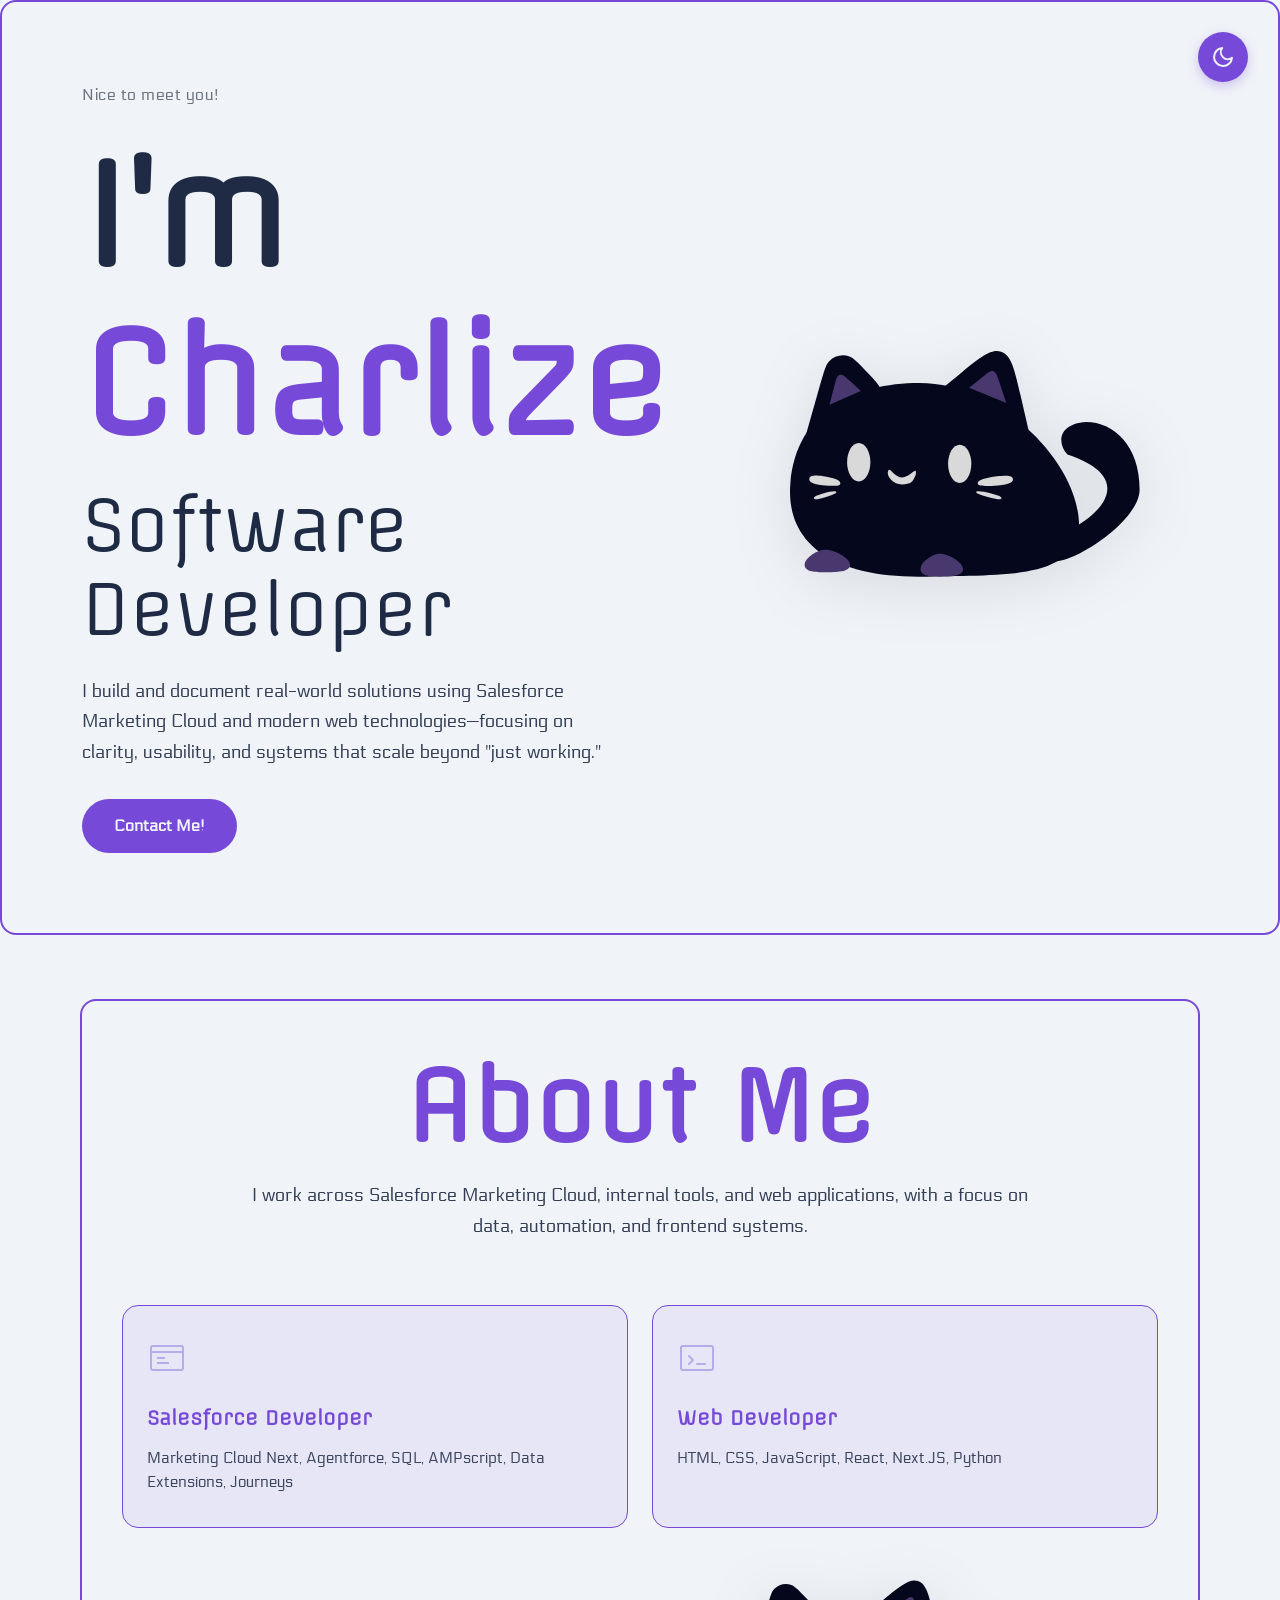
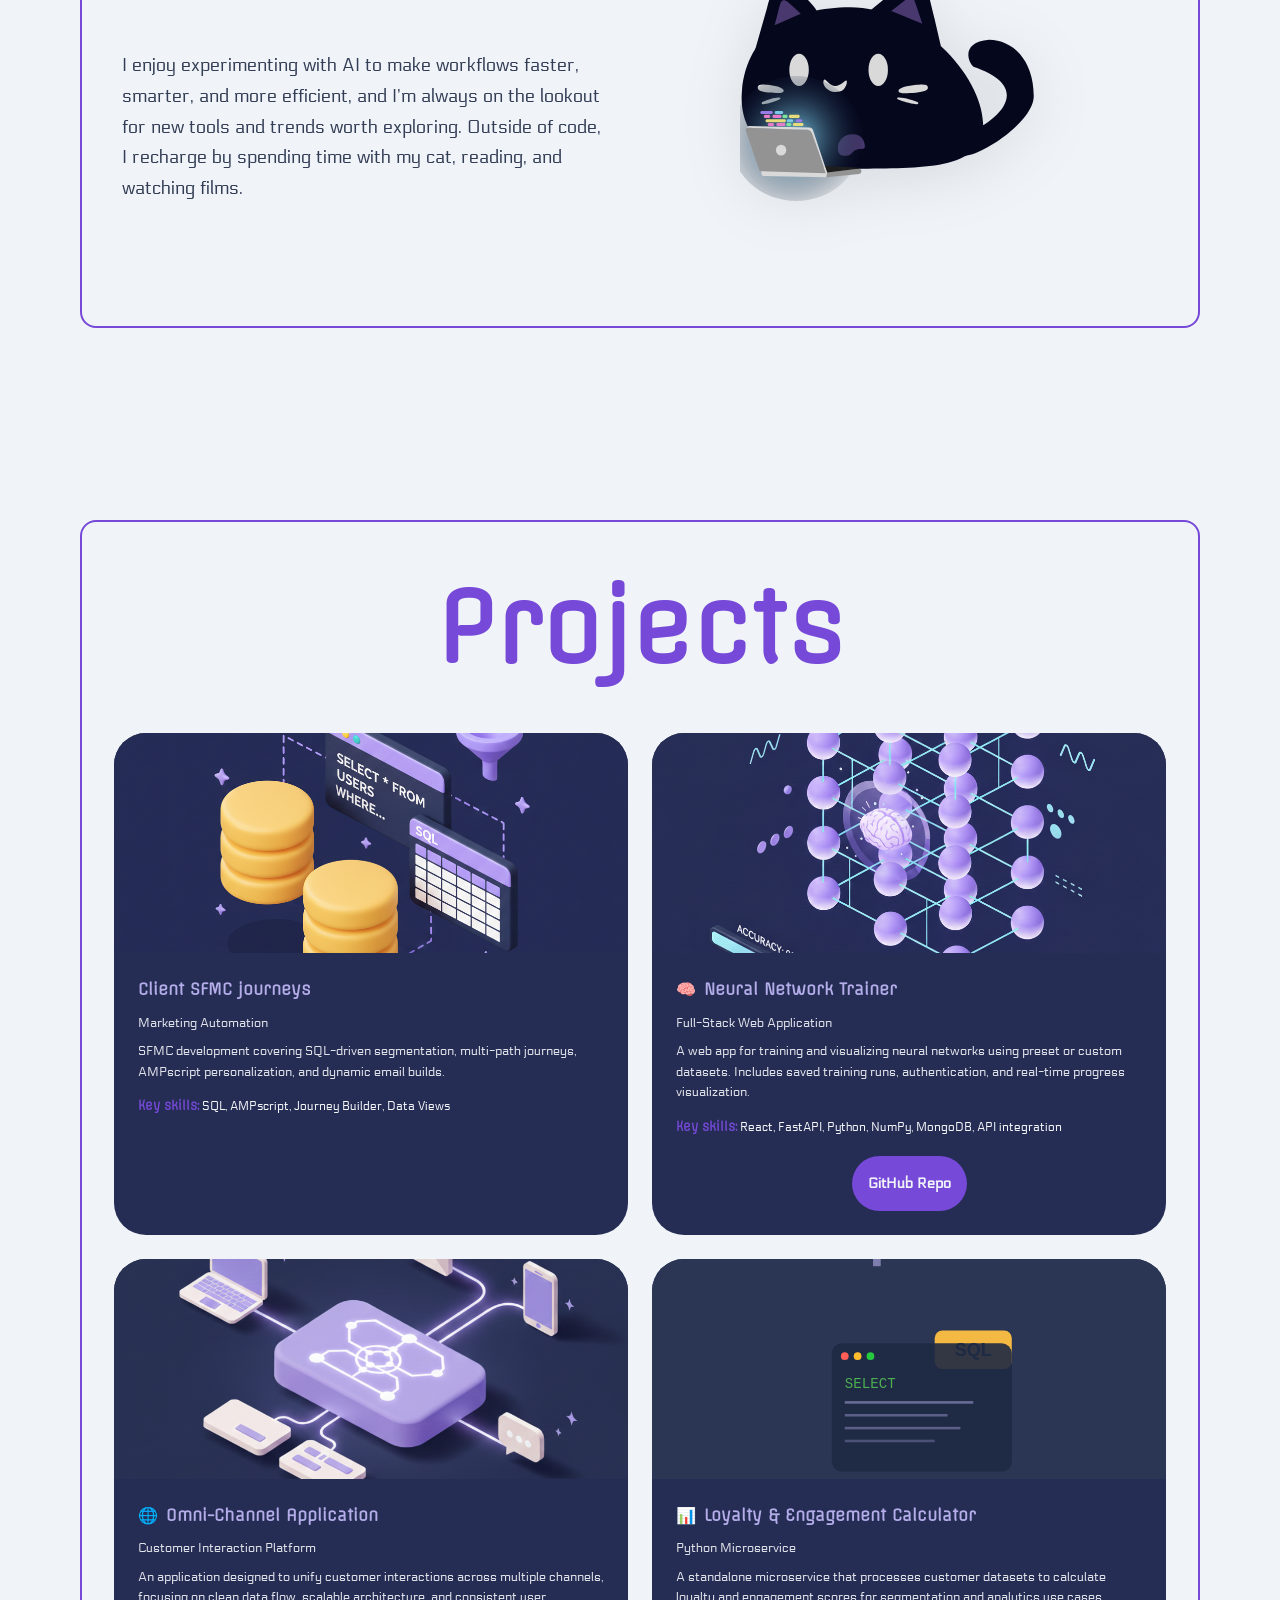
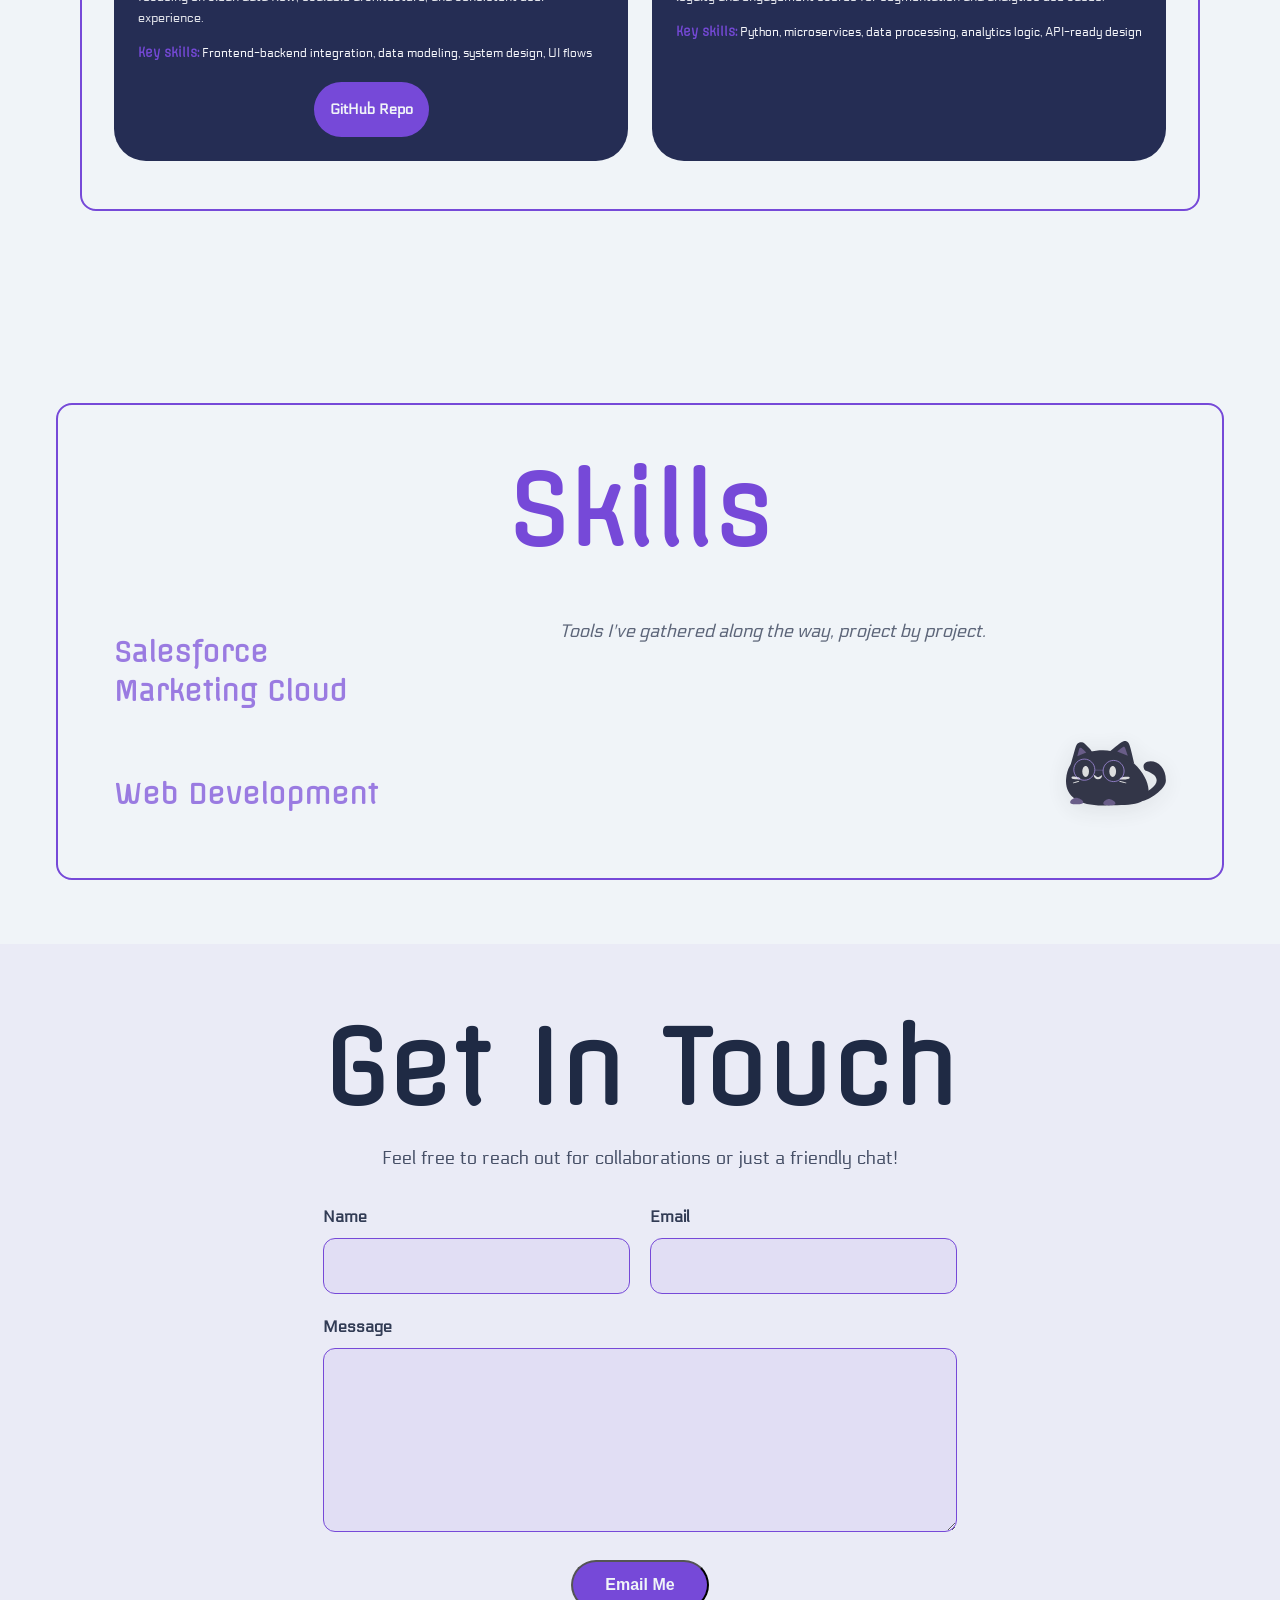
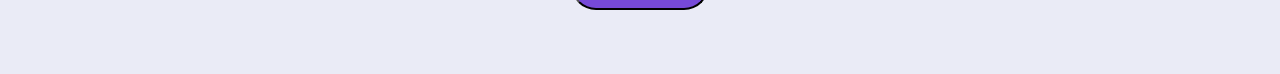
==== commit 986414ca: "added dark/light mode" ====
--- a/index.html
+++ b/index.html
@@ -18,6 +18,27 @@
     <div class="cursor-fx" aria-hidden="true">
         <div class="cursor-glow"></div>
     </div>
+    
+    <!-- Theme Toggle Button -->
+    <button class="theme-toggle" id="themeToggle" aria-label="Toggle light/dark mode">
+        <!-- Moon icon for dark mode -->
+        <svg id="moonIcon" viewBox="0 0 24 24" xmlns="http://www.w3.org/2000/svg">
+            <path d="M21 12.79A9 9 0 1 1 11.21 3 7 7 0 0 0 21 12.79z"></path>
+        </svg>
+        <!-- Sun icon for light mode -->
+        <svg id="sunIcon" viewBox="0 0 24 24" xmlns="http://www.w3.org/2000/svg" style="display: none;">
+            <circle cx="12" cy="12" r="5"></circle>
+            <line x1="12" y1="1" x2="12" y2="3"></line>
+            <line x1="12" y1="21" x2="12" y2="23"></line>
+            <line x1="4.22" y1="4.22" x2="5.64" y2="5.64"></line>
+            <line x1="18.36" y1="18.36" x2="19.78" y2="19.78"></line>
+            <line x1="1" y1="12" x2="3" y2="12"></line>
+            <line x1="21" y1="12" x2="23" y2="12"></line>
+            <line x1="4.22" y1="19.78" x2="5.64" y2="18.36"></line>
+            <line x1="18.36" y1="5.64" x2="19.78" y2="4.22"></line>
+        </svg>
+    </button>
+    
     <!-- Hero Section -->
     <main class="hero-section">
         <div class="container">
@@ -318,7 +339,7 @@
                             <p class="project-skills"><strong>Key skills:</strong> React, FastAPI, Python, NumPy,
                                 MongoDB,
                                 API integration</p>
-                            <a class="project-repo-button" href="#" target="_blank" rel="noopener noreferrer">GitHub
+                            <a class="project-repo-button" href="https://github.com/elizesalvacion/neural-network-webapp-v2-main" target="_blank" rel="noopener noreferrer">GitHub
                                 Repo</a>
                         </div>
                         <div class="project-image">
@@ -364,8 +385,7 @@
                             <p class="project-skills"><strong>Key skills:</strong> Python, microservices, data
                                 processing,
                                 analytics logic, API-ready design</p>
-                            <a class="project-repo-button" href="#" target="_blank" rel="noopener noreferrer">GitHub
-                                Repo</a>
+                        
                         </div>
                         <div class="project-image">
                             <svg viewBox="0 0 400 320" xmlns="http://www.w3.org/2000/svg"
--- a/styles.css
+++ b/styles.css
@@ -3,9 +3,9 @@
    =========================== */
 
 * {
-    margin: 0;
-    padding: 0;
-    box-sizing: border-box;
+  margin: 0;
+  padding: 0;
+  box-sizing: border-box;
 }
 
 /* ===========================
@@ -13,13 +13,26 @@
    =========================== */
 
 :root {
-    --bg-primary: #1f2a44;
-    --accent: #b4adea;
-    --text-light: #F5F6FA;
-    --text-muted: #5C6270;
-
-    --font-body: "Electrolize", sans-serif;
-    --font-display: "Offside", sans-serif;
+  --bg-primary: #1f2a44;
+  --accent: #b4adea;
+  --text-light: #f5f6fa;
+  --text-muted: #5c6270;
+  --svg-fill: #05071d;
+  --svg-secondary: #48386d;
+  --illustration-shadow: rgba(0, 0, 0, 0.2);
+
+  --font-body: "Electrolize", sans-serif;
+  --font-display: "Offside", sans-serif;
+}
+
+:root[data-theme="light"] {
+  --bg-primary: #f0f4f8;
+  --accent: #7649d8;
+  --text-light: #1f2a44;
+  --text-muted: #6b7280;
+  --svg-fill: #05071d;
+  --svg-secondary: #48386d;
+  --illustration-shadow: rgba(0, 0, 0, 0.1);
 }
 
 /* ===========================
@@ -27,13 +40,16 @@
    =========================== */
 
 body {
-    font-family: var(--font-body);
-    font-size: 16px;
-    line-height: 1.6;
-    color: var(--text-light);
-    background-color: var(--bg-primary);
-    -webkit-font-smoothing: antialiased;
-    -moz-osx-font-smoothing: grayscale;
+  font-family: var(--font-body);
+  font-size: 16px;
+  line-height: 1.6;
+  color: var(--text-light);
+  background-color: var(--bg-primary);
+  -webkit-font-smoothing: antialiased;
+  -moz-osx-font-smoothing: grayscale;
+  transition:
+    background-color 0.3s ease,
+    color 0.3s ease;
 }
 
 h1,
@@ -50,11 +66,11 @@
 .project-name,
 .project-skills strong,
 .skill-label h3 {
-    font-family: var(--font-display);
+  font-family: var(--font-display);
 }
 
 body.cursor-fx-enabled {
-    cursor: none;
+  cursor: none;
 }
 
 body.cursor-fx-enabled a,
@@ -63,104 +79,147 @@
 body.cursor-fx-enabled textarea,
 body.cursor-fx-enabled select,
 body.cursor-fx-enabled label {
-    cursor: none;
+  cursor: none;
 }
 
 .cursor-fx {
-    position: fixed;
-    inset: 0;
-    pointer-events: none;
-    z-index: 9999;
+  position: fixed;
+  inset: 0;
+  pointer-events: none;
+  z-index: 9999;
 }
 
 .cursor-glow {
-    position: absolute;
-    left: 0;
-    top: 0;
-    width: 18px;
-    height: 18px;
-    border-radius: 999px;
-    background: rgba(180, 173, 234, 0.9);
-    box-shadow:
-        0 0 0 6px rgba(180, 173, 234, 0.18),
-        0 0 28px rgba(180, 173, 234, 0.55);
-    transform: translate3d(-100px, -100px, 0);
-    transition: box-shadow 0.2s ease;
-    mix-blend-mode: screen;
+  position: absolute;
+  left: 0;
+  top: 0;
+  width: 18px;
+  height: 18px;
+  border-radius: 999px;
+  background: rgba(118, 73, 216, 0.9);
+  box-shadow:
+    0 0 0 6px rgba(118, 73, 216, 0.18),
+    0 0 28px rgba(118, 73, 216, 0.55);
+  transform: translate3d(-100px, -100px, 0);
+  transition: box-shadow 0.2s ease;
+  mix-blend-mode: screen;
 }
 
 .cursor-sparkle {
-    position: absolute;
-    left: 0;
-    top: 0;
-    width: 8px;
-    height: 8px;
-    border-radius: 999px;
-    background: var(--accent);
-    box-shadow: 0 0 14px currentColor;
-    transform: translate3d(-100px, -100px, 0) scale(1);
+  position: absolute;
+  left: 0;
+  top: 0;
+  width: 8px;
+  height: 8px;
+  border-radius: 999px;
+  background: var(--accent);
+  box-shadow: 0 0 14px currentColor;
+  transform: translate3d(-100px, -100px, 0) scale(1);
+  opacity: 0;
+  animation: cursorSparkle 700ms ease-out forwards;
+  mix-blend-mode: screen;
+}
+
+@keyframes cursorSparkle {
+  0% {
     opacity: 0;
-    animation: cursorSparkle 700ms ease-out forwards;
-    mix-blend-mode: screen;
-}
-
-@keyframes cursorSparkle {
-    0% {
-        opacity: 0;
-        transform: translate3d(var(--x), var(--y), 0) scale(0.6);
-        filter: blur(0px);
-    }
-    15% {
-        opacity: 1;
-    }
-    100% {
-        opacity: 0;
-        transform: translate3d(calc(var(--x) + var(--dx)), calc(var(--y) + var(--dy)), 0) scale(0.1);
-        filter: blur(1px);
-    }
+    transform: translate3d(var(--x), var(--y), 0) scale(0.6);
+    filter: blur(0px);
+  }
+  15% {
+    opacity: 1;
+  }
+  100% {
+    opacity: 0;
+    transform: translate3d(
+        calc(var(--x) + var(--dx)),
+        calc(var(--y) + var(--dy)),
+        0
+      )
+      scale(0.1);
+    filter: blur(1px);
+  }
 }
 
 @media (prefers-reduced-motion: reduce) {
-    body.cursor-fx-enabled {
-        cursor: auto;
-    }
-
-    body.cursor-fx-enabled a,
-    body.cursor-fx-enabled button,
-    body.cursor-fx-enabled input,
-    body.cursor-fx-enabled textarea,
-    body.cursor-fx-enabled select,
-    body.cursor-fx-enabled label {
-        cursor: auto;
-    }
-
-    .cursor-fx {
-        display: none;
-    }
+  body.cursor-fx-enabled {
+    cursor: auto;
+  }
+
+  body.cursor-fx-enabled a,
+  body.cursor-fx-enabled button,
+  body.cursor-fx-enabled input,
+  body.cursor-fx-enabled textarea,
+  body.cursor-fx-enabled select,
+  body.cursor-fx-enabled label {
+    cursor: auto;
+  }
+
+  .cursor-fx {
+    display: none;
+  }
 }
 
 @media (pointer: coarse) {
-    body.cursor-fx-enabled {
-        cursor: auto;
-    }
-
-    body.cursor-fx-enabled a,
-    body.cursor-fx-enabled button,
-    body.cursor-fx-enabled input,
-    body.cursor-fx-enabled textarea,
-    body.cursor-fx-enabled select,
-    body.cursor-fx-enabled label {
-        cursor: auto;
-    }
-
-    .cursor-fx {
-        display: none;
-    }
-}
-
-h1, h2 {
-    font-weight: 600;
-    line-height: 1.2;
+  body.cursor-fx-enabled {
+    cursor: auto;
+  }
+
+  body.cursor-fx-enabled a,
+  body.cursor-fx-enabled button,
+  body.cursor-fx-enabled input,
+  body.cursor-fx-enabled textarea,
+  body.cursor-fx-enabled select,
+  body.cursor-fx-enabled label {
+    cursor: auto;
+  }
+
+  .cursor-fx {
+    display: none;
+  }
+}
+
+/* ===========================
+   Theme Toggle Button
+   =========================== */
+
+.theme-toggle {
+  position: fixed;
+  top: 2rem;
+  right: 2rem;
+  z-index: 100;
+  background: var(--accent);
+  border: none;
+  border-radius: 50%;
+  width: 50px;
+  height: 50px;
+  display: flex;
+  align-items: center;
+  justify-content: center;
+  cursor: pointer;
+  transition: all 0.3s ease;
+  box-shadow: 0 4px 12px rgba(118, 73, 216, 0.3);
+}
+
+.theme-toggle:hover {
+  transform: scale(1.1);
+  box-shadow: 0 6px 16px rgba(118, 73, 216, 0.4);
+}
+
+.theme-toggle svg {
+  width: 24px;
+  height: 24px;
+  stroke: var(--bg-primary);
+  stroke-width: 2;
+  stroke-linecap: round;
+  stroke-linejoin: round;
+  fill: none;
+}
+
+h1,
+h2 {
+  font-weight: 600;
+  line-height: 1.2;
 }
 
 /* ===========================
@@ -168,8 +227,8 @@
    =========================== */
 
 .container {
-    margin: 0 auto;
-    padding: 0 2rem;
+  margin: 0 auto;
+  padding: 0 2rem;
 }
 
 /* ===========================
@@ -177,140 +236,139 @@
    =========================== */
 
 .hero-section {
-    min-height: 100vh;
-    display: flex;
-    align-items: center;
-    justify-content: center;
+  min-height: 100vh;
+  display: flex;
+  align-items: center;
+  justify-content: center;
 }
 
 .hero-section .container {
-    
-    border: 2px solid var(--accent);
-    border-radius: 16px;
-    padding: 5rem 5rem;
+  border: 2px solid var(--accent);
+  border-radius: 16px;
+  padding: 5rem 5rem;
 }
 
 .hero-content {
-    display: grid;
-    grid-template-columns: 1fr 1fr;
-    gap: 4rem;
-    align-items: center;
+  display: grid;
+  grid-template-columns: 1fr 1fr;
+  gap: 4rem;
+  align-items: center;
 }
 
 /* Left Column: Text Content */
 
 .hero-text {
-    display: flex;
-    flex-direction: column;
-    gap: 1.5rem;
+  display: flex;
+  flex-direction: column;
+  gap: 1.5rem;
 }
 
 .greeting {
-    font-size: 1rem;
-    color: var(--text-muted);
-    font-weight: 500;
-    letter-spacing: 0.5px;
+  font-size: 1rem;
+  color: var(--text-muted);
+  font-weight: 500;
+  letter-spacing: 0.5px;
 }
 
 .hero-title {
-    font-size: 8.75rem;
-    font-weight: 600;
-    color: var(--text-light);
-    margin: 0;
+  font-size: 8.75rem;
+  font-weight: 600;
+  color: var(--text-light);
+  margin: 0;
 }
 
 .accent-name {
-    color: var(--accent);
+  color: var(--accent);
 }
 
 .hero-subtitle {
-    font-size: 4.375rem;
-    font-weight: 500;
-    color: var(--text-light);
-    margin-top: -0.5rem;
+  font-size: 4.375rem;
+  font-weight: 500;
+  color: var(--text-light);
+  margin-top: -0.5rem;
 }
 
 .hero-description {
-    font-size: 1.125rem;
-    line-height: 1.7;
-    color: var(--text-light);
-    opacity: 0.9;
-    max-width: 540px;
+  font-size: 1.125rem;
+  line-height: 1.7;
+  color: var(--text-light);
+  opacity: 0.9;
+  max-width: 540px;
 }
 
 /* CTA Button */
 
 .cta-button {
-    display: inline-block;
-    padding: 0.875rem 2rem;
-    background-color: var(--accent);
-    color: var(--bg-primary);
-    font-size: 1rem;
-    font-weight: 600;
-    text-decoration: none;
-    border-radius: 50px;
-    transition: all 0.3s ease;
-    align-self: flex-start;
-    margin-top: 0.5rem;
+  display: inline-block;
+  padding: 0.875rem 2rem;
+  background-color: var(--accent);
+  color: var(--bg-primary);
+  font-size: 1rem;
+  font-weight: 600;
+  text-decoration: none;
+  border-radius: 50px;
+  transition: all 0.3s ease;
+  align-self: flex-start;
+  margin-top: 0.5rem;
 }
 
 .cta-button:hover {
-    background-color: var(--text-light);
-    transform: translateY(-2px);
-    box-shadow: 0 8px 20px rgba(180, 173, 234, 0.3);
+  background-color: var(--text-light);
+  transform: translateY(-2px);
+  box-shadow: 0 8px 20px rgba(118, 73, 216, 0.25);
 }
 
 .cta-button:focus {
-    outline: 2px solid var(--accent);
-    outline-offset: 3px;
+  outline: 2px solid var(--accent);
+  outline-offset: 3px;
 }
 
 /* Right Column: Illustration */
 
 .hero-visual {
-    display: flex;
-    align-items: center;
-    justify-content: center;
+  display: flex;
+  align-items: center;
+  justify-content: center;
 }
 
 .illustration {
-    width: 100%;
-    max-width: 350px;
-    height: auto;
+  width: 100%;
+  max-width: 350px;
+  height: auto;
 }
 
 .illustration svg {
-    width: 100%;
-    height: auto;
-    filter: drop-shadow(0 10px 30px rgba(0, 0, 0, 0.2));
+  width: 100%;
+  height: auto;
+  filter: drop-shadow(0 10px 30px var(--illustration-shadow));
 }
 
 .illustration svg .hero-tail {
-    transform-box: fill-box;
-    transform-origin: 0% 50%;
-    animation: heroTailWag 4.5s ease-in-out infinite;
+  transform-box: fill-box;
+  transform-origin: 0% 50%;
+  animation: heroTailWag 4.5s ease-in-out infinite;
 }
 
 @keyframes heroTailWag {
-    0%,
-    70% {
-        transform: rotate(0deg);
-    }
-    76% {
-        transform: rotate(30deg);
-    }
-    82% {
-        transform: rotate(-7deg);
-    }
-    88% {
-        transform: rotate(5deg);
-    }
-    94% {
-        transform: rotate(-5deg);
-    }
-    100% {
-        transform: rotate(0deg);
-    }
+  0%,
+  70% {
+    transform: rotate(0deg);
+  }
+  76% {
+    transform: rotate(30deg);
+  }
+  82% {
+    transform: rotate(-7deg);
+  }
+  88% {
+    transform: rotate(5deg);
+  }
+  94% {
+    transform: rotate(-5deg);
+  }
+  100% {
+    transform: rotate(0deg);
+  }
 }
 
 /* ===========================
@@ -318,437 +376,473 @@
    =========================== */
 
 .about-section {
-    padding: 4rem 5rem;
-    background-color: var(--bg-primary);
-    margin-bottom: 4rem;
-    
-
+  padding: 4rem 5rem;
+  background-color: var(--bg-primary);
+  margin-bottom: 4rem;
 }
 
 .about-section .container {
-    border: 2px solid var(--accent);
-    border-radius: 16px;
-    padding: 3rem 2.5rem;
+  border: 2px solid var(--accent);
+  border-radius: 16px;
+  padding: 3rem 2.5rem;
 }
 
 /* Section Header */
 
 .about-header {
-    text-align: center;
-    margin-bottom: 4rem;
+  text-align: center;
+  margin-bottom: 4rem;
 }
 
 .about-title {
-    font-size: 6rem;
-    font-weight: 600;
-    color: var(--accent);
-    margin-bottom: 1rem;
+  font-size: 6rem;
+  font-weight: 600;
+  color: var(--accent);
+  margin-bottom: 1rem;
 }
 
 .about-intro {
-    font-size: 1.125rem;
-    line-height: 1.7;
-    color: var(--text-light);
-    opacity: 0.9;
-    max-width: 800px;
-    margin: 0 auto;
+  font-size: 1.125rem;
+  line-height: 1.7;
+  color: var(--text-light);
+  opacity: 0.9;
+  max-width: 800px;
+  margin: 0 auto;
 }
 
 /* Skill Cards - Full Width */
 
 .skill-cards {
-    display: grid;
-    grid-template-columns: 1fr 1fr;
-    gap: 1.5rem;
-    margin-bottom: 3rem;
+  display: grid;
+  grid-template-columns: 1fr 1fr;
+  gap: 1.5rem;
+  margin-bottom: 3rem;
 }
 
 /* Bottom Section - Checklist and Illustration */
 
 .about-bottom {
-    display: grid;
-    grid-template-columns: 1fr 1fr;
-    gap: 4rem;
-    align-items: center;
+  display: grid;
+  grid-template-columns: 1fr 1fr;
+  gap: 4rem;
+  align-items: center;
 }
 
 .skill-card {
-    background-color: rgba(92, 98, 112, 0.15);
-    border-radius: 16px;
-    padding: 2rem 1.5rem;
-    transition: all 0.3s ease;
-    border: 1px solid rgba(180, 173, 234, 0.1);
+  background-color: rgba(118, 73, 216, 0.08);
+  border-radius: 16px;
+  padding: 2rem 1.5rem;
+  transition: all 0.3s ease;
+  border: 1px solid var(--accent);
+  border-opacity: 0.1;
 }
 
 .skill-card:hover {
-    transform: translateY(-4px);
-    background-color: rgba(92, 98, 112, 0.2);
-    border-color: rgba(180, 173, 234, 0.3);
-    box-shadow: 0 8px 24px rgba(0, 0, 0, 0.2);
+  transform: translateY(-4px);
+  background-color: rgba(118, 73, 216, 0.12);
+  border-color: var(--accent);
+  box-shadow: 0 8px 24px rgba(118, 73, 216, 0.15);
 }
 
 .card-icon {
-    margin-bottom: 1rem;
+  margin-bottom: 1rem;
 }
 
 .card-title {
-    font-size: 1.25rem;
-    font-weight: 600;
-    color: var(--accent);
-    margin-bottom: 0.75rem;
+  font-size: 1.25rem;
+  font-weight: 600;
+  color: var(--accent);
+  margin-bottom: 0.75rem;
 }
 
 .card-skills {
-    font-size: 0.95rem;
-    line-height: 1.6;
-    color: var(--text-light);
-    opacity: 0.85;
+  font-size: 0.95rem;
+  line-height: 1.6;
+  color: var(--text-light);
+  opacity: 0.85;
 }
 
 /* Capabilities List */
 
 .capabilities-list {
-    display: flex;
-    flex-direction: column;
-    gap: 1rem;
+  display: flex;
+  flex-direction: column;
+  gap: 1rem;
 }
 
 .capability-item {
-    display: flex;
-    align-items: center;
-    gap: 0.75rem;
-    font-size: 1rem;
-    color: var(--text-light);
+  display: flex;
+  align-items: center;
+  gap: 0.75rem;
+  font-size: 1rem;
+  color: var(--text-light);
 }
 
 .check-icon {
-    flex-shrink: 0;
+  flex-shrink: 0;
 }
 
 /* Illustration */
 
 .about-illustration {
-    display: flex;
-    align-items: center;
-    justify-content: center;
+  display: flex;
+  align-items: center;
+  justify-content: center;
 }
 
 .about-illustration svg {
-    width: 100%;
-    max-width: 400px;
-    height: auto;
-    filter: drop-shadow(0 10px 30px rgba(0, 0, 0, 0.15));
+  width: 100%;
+  max-width: 400px;
+  height: auto;
+  filter: drop-shadow(0 10px 30px var(--illustration-shadow));
 }
 
 .about-illustration svg .about-cat-paw {
-    transform-box: fill-box;
-    transform-origin: 60% 30%;
-    animation: aboutPawType 0.14s steps(2, end) infinite;
+  transform-box: fill-box;
+  transform-origin: 60% 30%;
+  animation: aboutPawType 0.14s steps(2, end) infinite;
 }
 
 @keyframes aboutPawType {
-    0% {
-        transform: translate(0, 0) rotate(0deg);
-    }
-    50% {
-        transform: translate(1.8px, -5.2px) rotate(-5deg);
-    }
-    100% {
-        transform: translate(0, 0) rotate(0deg);
-    }
+  0% {
+    transform: translate(0, 0) rotate(0deg);
+  }
+  50% {
+    transform: translate(1.8px, -5.2px) rotate(-5deg);
+  }
+  100% {
+    transform: translate(0, 0) rotate(0deg);
+  }
 }
 
 .about-illustration svg .about-code-line {
-    transform-box: fill-box;
-    transform-origin: 0% 50%;
-    animation:
-        aboutCodeLength 0.85s ease-in-out infinite,
-        aboutCodeColor 1.8s linear infinite;
+  transform-box: fill-box;
+  transform-origin: 0% 50%;
+  animation:
+    aboutCodeLength 0.85s ease-in-out infinite,
+    aboutCodeColor 1.8s linear infinite;
 }
 
 .about-illustration svg .about-code-line:nth-child(3n + 1) {
-    animation-delay: 0s, 0s;
+  animation-delay: 0s, 0s;
 }
 
 .about-illustration svg .about-code-line:nth-child(3n + 2) {
-    animation-delay: 0.12s, 0.2s;
+  animation-delay: 0.12s, 0.2s;
 }
 
 .about-illustration svg .about-code-line:nth-child(3n) {
-    animation-delay: 0.24s, 0.4s;
+  animation-delay: 0.24s, 0.4s;
 }
 
 @keyframes aboutCodeLength {
-    0%,
-    100% {
-        transform: scaleX(0.65);
-    }
-    50% {
-        transform: scaleX(1);
-    }
+  0%,
+  100% {
+    transform: scaleX(0.65);
+  }
+  50% {
+    transform: scaleX(1);
+  }
 }
 
 @keyframes aboutCodeColor {
-    0% {
-        fill: #7AC9E6;
-    }
-    25% {
-        fill: #9A7AE6;
-    }
-    50% {
-        fill: #E67ACB;
-    }
-    75% {
-        fill: #7AE69A;
-    }
-    100% {
-        fill: #7AC9E6;
-    }
+  0% {
+    fill: #7ac9e6;
+  }
+  25% {
+    fill: #9a7ae6;
+  }
+  50% {
+    fill: #e67acb;
+  }
+  75% {
+    fill: #7ae69a;
+  }
+  100% {
+    fill: #7ac9e6;
+  }
 }
 
 .about-illustration svg .about-cat-eye {
-    transform-box: fill-box;
-    transform-origin: 50% 50%;
-    animation: aboutEyeScan 1.2s ease-in-out infinite;
+  transform-box: fill-box;
+  transform-origin: 50% 50%;
+  animation: aboutEyeScan 1.2s ease-in-out infinite;
 }
 
 .about-illustration svg .about-cat-eye--right {
-    animation-delay: 0.08s;
+  animation-delay: 0.08s;
 }
 
 @keyframes aboutEyeScan {
-    0%,
-    100% {
-        transform: translateX(-2px);
-    }
-    50% {
-        transform: translateX(2px);
-    }
+  0%,
+  100% {
+    transform: translateX(-2px);
+  }
+  50% {
+    transform: translateX(2px);
+  }
 }
 
 .about-illustration svg .about-cat-tail {
-    transform-box: fill-box;
-    transform-origin: 0% 55%;
-    animation: aboutTailWag 5.2s ease-in-out infinite;
+  transform-box: fill-box;
+  transform-origin: 0% 55%;
+  animation: aboutTailWag 5.2s ease-in-out infinite;
 }
 
 @keyframes aboutTailWag {
-    0%,
-    72% {
-        transform: rotate(0deg);
-    }
-    78% {
-        transform: rotate(10deg);
-    }
-    84% {
-        transform: rotate(-10deg);
-    }
-    90% {
-        transform: rotate(7deg);
-    }
-    96% {
-        transform: rotate(-7deg);
-    }
-    100% {
-        transform: rotate(0deg);
-    }
+  0%,
+  72% {
+    transform: rotate(0deg);
+  }
+  78% {
+    transform: rotate(10deg);
+  }
+  84% {
+    transform: rotate(-10deg);
+  }
+  90% {
+    transform: rotate(7deg);
+  }
+  96% {
+    transform: rotate(-7deg);
+  }
+  100% {
+    transform: rotate(0deg);
+  }
 }
 
 .about-illustration svg .about-cat-whisker {
-    transform-box: fill-box;
-    animation: aboutWhiskerTilt 3.6s ease-in-out infinite;
+  transform-box: fill-box;
+  animation: aboutWhiskerTilt 3.6s ease-in-out infinite;
 }
 
 .about-illustration svg .about-cat-whisker--left-1,
 .about-illustration svg .about-cat-whisker--left-2 {
-    transform-origin: 100% 50%;
+  transform-origin: 100% 50%;
 }
 
 .about-illustration svg .about-cat-whisker--right-1,
 .about-illustration svg .about-cat-whisker--right-2 {
-    transform-origin: 0% 50%;
+  transform-origin: 0% 50%;
 }
 
 .about-illustration svg .about-cat-whisker--left-2,
 .about-illustration svg .about-cat-whisker--right-2 {
-    animation-delay: 0.2s;
+  animation-delay: 0.2s;
 }
 
 @keyframes aboutWhiskerTilt {
-    0%,
-    100% {
-        transform: rotate(0deg);
-    }
-    50% {
-        transform: rotate(2deg);
-    }
+  0%,
+  100% {
+    transform: rotate(0deg);
+  }
+  50% {
+    transform: rotate(2deg);
+  }
 }
 
 @media (prefers-reduced-motion: reduce) {
-    .about-illustration svg .about-cat-paw,
-    .about-illustration svg .about-code-line,
-    .about-illustration svg .about-cat-eye,
-    .about-illustration svg .about-cat-tail,
-    .about-illustration svg .about-cat-whisker {
-        animation: none !important;
-    }
-}
+  .about-illustration svg .about-cat-paw,
+  .about-illustration svg .about-code-line,
+  .about-illustration svg .about-cat-eye,
+  .about-illustration svg .about-cat-tail,
+  .about-illustration svg .about-cat-whisker {
+    animation: none !important;
+  }
+}
+
+/* ===========================
+   Light Mode SVG Styling
+   =========================== */
 
 /* ===========================
    Projects Section
    =========================== */
 
 .projects-section {
-    padding: 4rem 3rem;
-    background-color: var(--bg-primary);
-    margin-bottom: 4rem;
+  padding: 4rem 3rem;
+  background-color: var(--bg-primary);
+  margin-bottom: 4rem;
 }
 
 .projects-container {
-    border: 2px solid var(--accent);
-    border-radius: 16px;
-    padding: 3rem 2rem;
+  border: 2px solid var(--accent);
+  border-radius: 16px;
+  padding: 3rem 2rem;
 }
 
 .projects-title {
-    font-size: 6rem;
-    font-weight: 600;
-    color: var(--accent);
-    text-align: center;
-    margin-bottom: 3rem;
+  font-size: 6rem;
+  font-weight: 600;
+  color: var(--accent);
+  text-align: center;
+  margin-bottom: 3rem;
 }
 
 .projects-grid {
-    display: grid;
-    grid-template-columns: repeat(2, 1fr);
-    gap: 1.5rem;
+  display: grid;
+  grid-template-columns: repeat(2, 1fr);
+  gap: 1.5rem;
 }
 
 /* Project Cards */
 
 .project-card {
-    display: flex;
-    flex-direction: column;
-    background-color: #262f50;
-    border-radius: 32px;
-    overflow: hidden;
-    padding: 0;
-    min-height: 460px;
-    transition: transform 0.3s ease, box-shadow 0.3s ease;
+  display: flex;
+  flex-direction: column;
+  background-color: rgba(118, 73, 216, 0.08);
+  border-radius: 32px;
+  overflow: hidden;
+  padding: 0;
+  min-height: 460px;
+  transition:
+    transform 0.3s ease,
+    box-shadow 0.3s ease;
+}
+
+:root[data-theme="light"] .project-card {
+  background-color: #252d54;
 }
 
 .project-card:hover {
-    transform: translateY(-2px);
-    /* box-shadow: 0 8px 20px #6977aa86; */
+  transform: translateY(-2px);
+  /* box-shadow: 0 8px 20px #6977aa86; */
 }
 
 .project-card .project-image {
-    order: 0;
+  order: 0;
 }
 
 .project-card .project-content {
-    order: 1;
+  order: 1;
 }
 
 .project-repo-button {
-    display: inline-block;
-    margin-top: 1rem;
-    padding: 1rem 1rem;
-    background-color: var(--accent);
-    color: var(--bg-primary);
-    font-size: 0.9rem;
-    font-weight: 600;
-    text-decoration: none;
-    border-radius: 999px;
-    transition: transform 0.3s ease, box-shadow 0.3s ease, background-color 0.3s ease;
+  display: inline-block;
+  margin-top: 1rem;
+  padding: 1rem 1rem;
+  background-color: var(--accent);
+  color: var(--bg-primary);
+  font-size: 0.9rem;
+  font-weight: 600;
+  text-decoration: none;
+  border-radius: 999px;
+  transition:
+    transform 0.3s ease,
+    box-shadow 0.3s ease,
+    background-color 0.3s ease;
 }
 
 .project-repo-button:hover {
-    background-color: var(--text-light);
-    transform: translateY(-2px);
-    box-shadow: 0 8px 20px rgba(180, 173, 234, 0.3);
+  background-color: var(--text-light);
+  transform: translateY(-2px);
+  box-shadow: 0 8px 20px rgba(118, 73, 216, 0.25);
 }
 
 .project-repo-button:focus {
-    outline: 2px solid var(--accent);
-    outline-offset: 3px;
+  outline: 2px solid var(--accent);
+  outline-offset: 3px;
 }
 
 /* Project Image */
 
 .project-image {
-    width: 100%;
-    height: 220px;
-    background-color: #2A3654;
-    overflow: hidden;
+  width: 100%;
+  height: 220px;
+  background-color: rgba(118, 73, 216, 0.12);
+  overflow: hidden;
+}
+
+:root[data-theme="light"] .project-image {
+  background-color: rgba(100, 100, 140, 0.3);
 }
 
 .project-image svg,
 .project-image img {
-    width: 100%;
-    height: 100%;
-    display: block;
+  width: 100%;
+  height: 100%;
+  display: block;
 }
 
 .project-image img {
-    object-fit: cover;
-    object-position: center;
+  object-fit: cover;
+  object-position: center;
 }
 
 /* Project Content */
 
 .project-content {
-    display: flex;
-    flex-direction: column;
-    gap: 0.5rem;
-    padding: 1.5rem 1.5rem 1.5rem;
+  display: flex;
+  flex-direction: column;
+  gap: 0.5rem;
+  padding: 1.5rem 1.5rem 1.5rem;
+  color: var(--text-light);
+}
+
+:root[data-theme="light"] .project-content {
+  color: #f5f6fa;
 }
 
 .project-header {
-    display: flex;
-    align-items: center;
-    gap: 0.5rem;
-    font-size: 1rem;
-    font-weight: 600;
-    margin-bottom: 0.1rem;
+  display: flex;
+  align-items: center;
+  gap: 0.5rem;
+  font-size: 1rem;
+  font-weight: 600;
+  margin-bottom: 0.1rem;
 }
 
 .project-icon {
-    font-size: 1rem;
+  font-size: 1rem;
 }
 
 .project-name {
-    color: var(--accent);
+  color: var(--accent);
+}
+
+:root[data-theme="light"] .project-name {
+  color: #b4adea;
 }
 
 .project-subtitle {
-    font-size: 0.8rem;
-    color: var(--text-light);
-    opacity: 0.9;
+  font-size: 0.8rem;
+  color: var(--text-light);
+  opacity: 0.9;
+}
+
+:root[data-theme="light"] .project-subtitle {
+  color: #f5f6fa;
+  opacity: 0.9;
 }
 
 .project-description {
-    font-size: 0.8rem;
-    color: var(--text-light);
-    opacity: 0.9;
-}
-
-
+  font-size: 0.8rem;
+  color: var(--text-light);
+  opacity: 0.9;
+}
+
+:root[data-theme="light"] .project-description {
+  color: #f5f6fa;
+}
 
 .project-skills {
-    font-size: 0.75rem;
-    color: var(--text-light);
-    margin-top: 0.4rem;
+  font-size: 0.75rem;
+  color: var(--text-light);
+  margin-top: 0.4rem;
+}
+
+:root[data-theme="light"] .project-skills {
+  color: #f5f6fa;
 }
 
 .project-skills strong {
-    color: var(--accent);
-    font-weight: 800;
+  color: var(--accent);
+  font-weight: 800;
 }
 
 .project-content .project-repo-button {
-    align-self: center;
-    margin-top: 0.75rem;
+  align-self: center;
+  margin-top: 0.75rem;
 }
 
 /* ===========================
@@ -756,185 +850,191 @@
    =========================== */
 
 .skills-section {
-    padding: 4rem 3.5rem;
-    background-color: var(--bg-primary);
+  padding: 4rem 3.5rem;
+  background-color: var(--bg-primary);
 }
 
 .skills-section .container {
-    border: 2px solid var(--accent);
-    border-radius: 16px;
-    padding: 3rem 2.5rem;
-    position: relative;
+  border: 2px solid var(--accent);
+  border-radius: 16px;
+  padding: 3rem 2.5rem;
+  position: relative;
 }
 
 .skills-container {
-    border: 2px solid var(--accent);
-    border-radius: 16px;
-    padding: 3rem 2.5rem;
-    position: relative;
+  border: 2px solid var(--accent);
+  border-radius: 16px;
+  padding: 3rem 2.5rem;
+  position: relative;
 }
 
 .skills-title {
-    font-size: 6rem;
-    font-weight: 600;
-    color: var(--accent);
-    text-align: center;
-    margin-bottom: 3rem;
-    letter-spacing: 0.5px;
+  font-size: 6rem;
+  font-weight: 600;
+  color: var(--accent);
+  text-align: center;
+  margin-bottom: 3rem;
+  letter-spacing: 0.5px;
 }
 
 .skills-content {
-    display: grid;
-    grid-template-columns: 1fr 1.5fr;
-    gap: 3rem;
-    align-items: start;
-    position: relative;
+  display: grid;
+  grid-template-columns: 1fr 1.5fr;
+  gap: 3rem;
+  align-items: start;
+  position: relative;
 }
 
 /* Skill Labels (Left Side) */
 
 .skills-labels {
-    display: flex;
-    flex-direction: column;
-    gap: 2rem;
+  display: flex;
+  flex-direction: column;
+  gap: 2rem;
 }
 
 .skill-label {
-    cursor: pointer;
-    padding: 1rem;
-    border-radius: 12px;
-    transition: all 0.3s ease;
-    opacity: 0.7;
+  cursor: pointer;
+  padding: 1rem;
+  border-radius: 12px;
+  transition: all 0.3s ease;
+  opacity: 0.7;
 }
 
 .skill-label:hover,
 .skill-label:focus {
-    opacity: 1;
-    background-color: var(--text-light);
-    box-shadow: 0 8px 20px rgba(180, 173, 234, 0.3);
-   
-
-    
+  opacity: 1;
+  background-color: rgba(118, 73, 216, 0.15);
+  box-shadow: 0 8px 20px rgba(118, 73, 216, 0.2);
 }
 
 .skill-label h3 {
-    font-size: 1.75rem;
-    font-weight: 600;
-    color: var(--accent);
-    line-height: 1.4;
-    margin: 0;
+  font-size: 1.75rem;
+  font-weight: 600;
+  color: var(--accent);
+  line-height: 1.4;
+  margin: 0;
 }
 
 .skill-label:hover h3,
 .skill-label:focus h3 {
-    color: var(--bg-primary);
+  color: var(--accent);
 }
 
 /* Skills Details (Right Side) */
 
 .skills-details {
-    position: relative;
-    min-height: 200px;
-    display: flex;
-    align-items: center;
+  position: relative;
+  min-height: 200px;
+  display: flex;
+  align-items: center;
 }
 
 .skills-default,
 .skills-detail {
-    position: absolute;
-    top: 0;
-    left: 0;
-    width: 100%;
-    opacity: 0;
-    visibility: hidden;
-    transition: opacity 0.4s ease, visibility 0.4s ease, transform 0.4s ease;
-    transform: translateY(10px);
+  position: absolute;
+  top: 0;
+  left: 0;
+  width: 100%;
+  opacity: 0;
+  visibility: hidden;
+  transition:
+    opacity 0.4s ease,
+    visibility 0.4s ease,
+    transform 0.4s ease;
+  transform: translateY(10px);
 }
 
 .skills-default.active,
 .skills-detail.active {
-    opacity: 1;
-    visibility: visible;
-    transform: translateY(0);
+  opacity: 1;
+  visibility: visible;
+  transform: translateY(0);
 }
 
 .skills-default p {
-    font-size: 1.125rem;
-    color: var(--text-light);
-    opacity: 0.7;
-    font-style: italic;
-    line-height: 1.7;
+  font-size: 1.125rem;
+  color: var(--text-light);
+  opacity: 0.7;
+  font-style: italic;
+  line-height: 1.7;
 }
 
 .skills-detail ul {
-    list-style: none;
-    padding: 0;
-    margin: 0;
+  list-style: none;
+  padding: 0;
+  margin: 0;
 }
 
 .skills-detail li {
-    font-size: 1.125rem;
-    color: var(--text-light);
-    line-height: 2;
-    padding-left: 1.5rem;
-    position: relative;
+  font-size: 1.125rem;
+  color: var(--text-light);
+  line-height: 2;
+  padding-left: 1.5rem;
+  position: relative;
 }
 
 .skills-detail li::before {
-    content: "→";
-    position: absolute;
-    left: 0;
-    color: var(--accent);
-    font-weight: 600;
+  content: "→";
+  position: absolute;
+  left: 0;
+  color: var(--accent);
+  font-weight: 600;
 }
 
 /* Cat Illustration */
 
 .skills-illustration {
-    position: absolute;
-    bottom: 1rem;
-    right: 1rem;
-    width: 100px;
-    height: auto;
-    opacity: 0.8;
+  position: absolute;
+  bottom: 1rem;
+  right: 1rem;
+  width: 100px;
+  height: auto;
+  opacity: 0.8;
 }
 
 .skills-illustration svg {
-    width: 100%;
-    height: auto;
-    filter: drop-shadow(0 4px 12px rgba(0, 0, 0, 0.15));
+  width: 100%;
+  height: auto;
+  filter: drop-shadow(0 4px 12px var(--illustration-shadow));
 }
 
 /* Hover Interactions using CSS */
 
 .skill-label[data-skill="salesforce"]:hover ~ .skills-details .skills-default,
 .skill-label[data-skill="web"]:hover ~ .skills-details .skills-default {
-    opacity: 0;
-    visibility: hidden;
-}
-
-.skill-label[data-skill="salesforce"]:hover ~ .skills-details .skills-detail[data-detail="salesforce"] {
-    opacity: 1;
-    visibility: visible;
-    transform: translateY(0);
-}
-
-.skill-label[data-skill="web"]:hover ~ .skills-details .skills-detail[data-detail="web"] {
-    opacity: 1;
-    visibility: visible;
-    transform: translateY(0);
+  opacity: 0;
+  visibility: hidden;
+}
+
+.skill-label[data-skill="salesforce"]:hover
+  ~ .skills-details
+  .skills-detail[data-detail="salesforce"] {
+  opacity: 1;
+  visibility: visible;
+  transform: translateY(0);
+}
+
+.skill-label[data-skill="web"]:hover
+  ~ .skills-details
+  .skills-detail[data-detail="web"] {
+  opacity: 1;
+  visibility: visible;
+  transform: translateY(0);
 }
 
 .skill-label[data-skill="salesforce"]:hover {
-    opacity: 1;
-}
-
-.skill-label[data-skill="salesforce"]:hover ~ .skills-labels .skill-label[data-skill="web"] {
-    opacity: 0.3;
+  opacity: 1;
+}
+
+.skill-label[data-skill="salesforce"]:hover
+  ~ .skills-labels
+  .skill-label[data-skill="web"] {
+  opacity: 0.3;
 }
 
 .skill-label[data-skill="web"]:hover {
-    opacity: 1;
+  opacity: 1;
 }
 
 /* ===========================
@@ -942,82 +1042,86 @@
    =========================== */
 
 .contact-section {
-    min-height: 50vh;
-    display: flex;
-    align-items: center;
-    justify-content: center;
-    padding: 4rem 0;
-    background-color: rgba(180, 173, 234, 0.05);
+  min-height: 50vh;
+  display: flex;
+  align-items: center;
+  justify-content: center;
+  padding: 4rem 0;
+  background-color: rgba(118, 73, 216, 0.05);
 }
 
 .contact-section h2 {
-    font-size: 6.25rem;
-    margin-bottom: 1rem;
-    text-align: center;
+  font-size: 6.25rem;
+  margin-bottom: 1rem;
+  text-align: center;
 }
 
 .contact-section p {
-    font-size: 1.125rem;
-    color: var(--text-light);
-    opacity: 0.8;
-    text-align: center;
+  font-size: 1.125rem;
+  color: var(--text-light);
+  opacity: 0.8;
+  text-align: center;
 }
 
 .contact-form {
-    width: 100%;
-    max-width: 720px;
-    margin: 2rem auto 0;
-    display: flex;
-    flex-direction: column;
-    gap: 1.25rem;
+  width: 100%;
+  max-width: 720px;
+  margin: 2rem auto 0;
+  display: flex;
+  flex-direction: column;
+  gap: 1.25rem;
 }
 
 .contact-form-row {
-    display: grid;
-    grid-template-columns: 1fr 1fr;
-    gap: 1.25rem;
+  display: grid;
+  grid-template-columns: 1fr 1fr;
+  gap: 1.25rem;
 }
 
 .contact-field {
-    display: flex;
-    flex-direction: column;
-    gap: 0.5rem;
+  display: flex;
+  flex-direction: column;
+  gap: 0.5rem;
 }
 
 .contact-field label {
-    color: var(--text-light);
-    font-weight: 600;
-    opacity: 0.9;
+  color: var(--text-light);
+  font-weight: 600;
+  opacity: 0.9;
 }
 
 .contact-field input,
 .contact-field textarea {
-    width: 100%;
-    padding: 0.9rem 1rem;
-    border-radius: 12px;
-    border: 1px solid rgba(180, 173, 234, 0.25);
-    background-color: rgba(180, 173, 234, 0.08);
-    color: var(--text-light);
-    font: inherit;
-    transition: border-color 0.25s ease, box-shadow 0.25s ease, background-color 0.25s ease;
+  width: 100%;
+  padding: 0.9rem 1rem;
+  border-radius: 12px;
+  border: 1px solid var(--accent);
+  border-opacity: 0.25;
+  background-color: rgba(118, 73, 216, 0.08);
+  color: var(--text-light);
+  font: inherit;
+  transition:
+    border-color 0.25s ease,
+    box-shadow 0.25s ease,
+    background-color 0.25s ease;
 }
 
 .contact-field textarea {
-    resize: vertical;
-    min-height: 150px;
+  resize: vertical;
+  min-height: 150px;
 }
 
 .contact-field input:focus,
 .contact-field textarea:focus {
-    outline: none;
-    border-color: rgba(180, 173, 234, 0.6);
-    box-shadow: 0 0 0 3px rgba(180, 173, 234, 0.22);
-    background-color: rgba(180, 173, 234, 0.12);
+  outline: none;
+  border-color: var(--accent);
+  box-shadow: 0 0 0 3px rgba(118, 73, 216, 0.2);
+  background-color: rgba(118, 73, 216, 0.12);
 }
 
 .contact-form .cta-button {
-    align-self: center;
-    margin-top: 0.5rem;
+  align-self: center;
+  margin-top: 0.5rem;
 }
 
 /* ===========================
@@ -1026,274 +1130,274 @@
 
 /* Tablet */
 @media (max-width: 968px) {
-    .hero-content {
-        grid-template-columns: 1fr;
-        gap: 3rem;
-        text-align: center;
-    }
-
-    .hero-text {
-        align-items: center;
-    }
-
-    .hero-title {
-        font-size: 5rem;
-    }
-
-    .hero-subtitle {
-        font-size: 2.5rem;
-    }
-
-    .hero-description {
-        max-width: 600px;
-    }
-
-    .cta-button {
-        align-self: center;
-    }
-
-    .illustration {
-        max-width: 280px;
-    }
-
-    /* About Me Section - Tablet */
-    .skill-cards {
-        grid-template-columns: 1fr 1fr;
-        margin-bottom: 2.5rem;
-    }
-
-    .about-bottom {
-        grid-template-columns: 1fr;
-        gap: 2.5rem;
-    }
-
-    .about-illustration svg {
-        max-width: 350px;
-    }
-
-    .about-title {
-        font-size: 4rem;
-    }
-
-    /* Projects Section - Tablet */
-    .projects-container {
-        padding: 2.5rem 1.5rem;
-    }
-
-    .projects-grid {
-        grid-template-columns: repeat(auto-fit, minmax(240px, 1fr));
-        gap: 1.25rem;
-    }
-
-    .project-card {
-        min-height: 440px;
-    }
-
-    .project-image {
-        height: 115px;
-    }
-
-    .project-image {
-        order: 1 !important;
-    }
-
-    .project-content {
-        order: 2 !important;
-    }
-
-    .project-image svg {
-        max-width: 320px;
-    }
-
-    /* Skills Section - Tablet */
-    .skills-content {
-        grid-template-columns: 1fr;
-        gap: 2rem;
-    }
-
-    .skills-illustration {
-        bottom: 0.5rem;
-        right: 0.5rem;
-        width: 80px;
-    }
-
-    .skills-title {
-        font-size: 3.5rem;
-    }
+  .hero-content {
+    grid-template-columns: 1fr;
+    gap: 3rem;
+    text-align: center;
+  }
+
+  .hero-text {
+    align-items: center;
+  }
+
+  .hero-title {
+    font-size: 5rem;
+  }
+
+  .hero-subtitle {
+    font-size: 2.5rem;
+  }
+
+  .hero-description {
+    max-width: 600px;
+  }
+
+  .cta-button {
+    align-self: center;
+  }
+
+  .illustration {
+    max-width: 280px;
+  }
+
+  /* About Me Section - Tablet */
+  .skill-cards {
+    grid-template-columns: 1fr 1fr;
+    margin-bottom: 2.5rem;
+  }
+
+  .about-bottom {
+    grid-template-columns: 1fr;
+    gap: 2.5rem;
+  }
+
+  .about-illustration svg {
+    max-width: 350px;
+  }
+
+  .about-title {
+    font-size: 4rem;
+  }
+
+  /* Projects Section - Tablet */
+  .projects-container {
+    padding: 2.5rem 1.5rem;
+  }
+
+  .projects-grid {
+    grid-template-columns: repeat(auto-fit, minmax(240px, 1fr));
+    gap: 1.25rem;
+  }
+
+  .project-card {
+    min-height: 440px;
+  }
+
+  .project-image {
+    height: 115px;
+  }
+
+  .project-image {
+    order: 1 !important;
+  }
+
+  .project-content {
+    order: 2 !important;
+  }
+
+  .project-image svg {
+    max-width: 320px;
+  }
+
+  /* Skills Section - Tablet */
+  .skills-content {
+    grid-template-columns: 1fr;
+    gap: 2rem;
+  }
+
+  .skills-illustration {
+    bottom: 0.5rem;
+    right: 0.5rem;
+    width: 80px;
+  }
+
+  .skills-title {
+    font-size: 3.5rem;
+  }
 }
 
 /* Mobile */
 @media (max-width: 640px) {
-    .container {
-        padding: 0 1.5rem;
-    }
-
-    .hero-section {
-        padding: 3rem 0;
-    }
-
-    .hero-title {
-        font-size: 3.5rem;
-    }
-
-    .hero-subtitle {
-        font-size: 1.75rem;
-    }
-
-    .hero-description {
-        font-size: 1rem;
-    }
-
-    .cta-button {
-        padding: 0.75rem 1.75rem;
-        font-size: 0.95rem;
-    }
-
-    .illustration {
-        max-width: 220px;
-    }
-
-    /* About Me Section - Mobile */
-    .about-section {
-        padding: 4rem 0;
-    }
-
-    .about-title {
-        font-size: 3rem;
-    }
-
-    .about-intro {
-        font-size: 1rem;
-    }
-
-    .about-header {
-        margin-bottom: 3rem;
-    }
-
-    .skill-cards {
-        grid-template-columns: 1fr;
-        gap: 1.25rem;
-        margin-bottom: 2rem;
-    }
-
-    .about-bottom {
-        grid-template-columns: 1fr;
-        gap: 2rem;
-    }
-
-    .skill-card {
-        padding: 1.5rem 1.25rem;
-    }
-
-    .card-title {
-        font-size: 1.125rem;
-    }
-
-    .card-skills {
-        font-size: 0.9rem;
-    }
-
-    .capability-item {
-        font-size: 0.95rem;
-    }
-
-    .about-illustration svg {
-        max-width: 280px;
-    }
-
-    /* Skills Section - Mobile */
-    .skills-container {
-        padding: 2rem 1.5rem;
-    }
-
-    .skills-title {
-        font-size: 2.5rem;
-        margin-bottom: 2rem;
-    }
-
-    .skills-content {
-        grid-template-columns: 1fr;
-        gap: 1.5rem;
-    }
-
-    .skill-label h3 {
-        font-size: 1.5rem;
-    }
-
-    .skills-detail li {
-        font-size: 1rem;
-    }
-
-    .skills-illustration {
-        width: 70px;
-        bottom: 0.5rem;
-        right: 0.5rem;
-    }
-
-    /* Projects Section - Mobile */
-    .projects-section {
-        padding: 3rem 0;
-    }
-
-    .projects-container {
-        padding: 2rem 1rem;
-    }
-
-    .hero-section .container,
-    .about-section .container,
-    .skills-section .container {
-        padding: 2rem 1.5rem;
-    }
-
-    .projects-title {
-        font-size: 2rem;
-        margin-bottom: 2rem;
-    }
-
-    .projects-grid {
-        grid-template-columns: 1fr;
-        gap: 1.25rem;
-    }
-
-    .project-card {
-        min-height: 0;
-    }
-
-    .project-image {
-        height: 110px;
-    }
-
-    .project-header {
-        font-size: 1.125rem;
-    }
-
-    .project-subtitle {
-        font-size: 0.8125rem;
-    }
-
-    .project-description {
-        font-size: 0.875rem;
-    }
-
-    .project-bullets li {
-        font-size: 0.8125rem;
-    }
-
-    .project-skills {
-        font-size: 0.75rem;
-    }
-
-    .project-image svg {
-        max-width: 280px;
-    }
-
-    .contact-section h2 {
-        font-size: 2rem;
-    }
-
-    .contact-section p {
-        font-size: 1rem;
-    }
+  .container {
+    padding: 0 1.5rem;
+  }
+
+  .hero-section {
+    padding: 3rem 0;
+  }
+
+  .hero-title {
+    font-size: 3.5rem;
+  }
+
+  .hero-subtitle {
+    font-size: 1.75rem;
+  }
+
+  .hero-description {
+    font-size: 1rem;
+  }
+
+  .cta-button {
+    padding: 0.75rem 1.75rem;
+    font-size: 0.95rem;
+  }
+
+  .illustration {
+    max-width: 220px;
+  }
+
+  /* About Me Section - Mobile */
+  .about-section {
+    padding: 4rem 0;
+  }
+
+  .about-title {
+    font-size: 3rem;
+  }
+
+  .about-intro {
+    font-size: 1rem;
+  }
+
+  .about-header {
+    margin-bottom: 3rem;
+  }
+
+  .skill-cards {
+    grid-template-columns: 1fr;
+    gap: 1.25rem;
+    margin-bottom: 2rem;
+  }
+
+  .about-bottom {
+    grid-template-columns: 1fr;
+    gap: 2rem;
+  }
+
+  .skill-card {
+    padding: 1.5rem 1.25rem;
+  }
+
+  .card-title {
+    font-size: 1.125rem;
+  }
+
+  .card-skills {
+    font-size: 0.9rem;
+  }
+
+  .capability-item {
+    font-size: 0.95rem;
+  }
+
+  .about-illustration svg {
+    max-width: 280px;
+  }
+
+  /* Skills Section - Mobile */
+  .skills-container {
+    padding: 2rem 1.5rem;
+  }
+
+  .skills-title {
+    font-size: 2.5rem;
+    margin-bottom: 2rem;
+  }
+
+  .skills-content {
+    grid-template-columns: 1fr;
+    gap: 1.5rem;
+  }
+
+  .skill-label h3 {
+    font-size: 1.5rem;
+  }
+
+  .skills-detail li {
+    font-size: 1rem;
+  }
+
+  .skills-illustration {
+    width: 70px;
+    bottom: 0.5rem;
+    right: 0.5rem;
+  }
+
+  /* Projects Section - Mobile */
+  .projects-section {
+    padding: 3rem 0;
+  }
+
+  .projects-container {
+    padding: 2rem 1rem;
+  }
+
+  .hero-section .container,
+  .about-section .container,
+  .skills-section .container {
+    padding: 2rem 1.5rem;
+  }
+
+  .projects-title {
+    font-size: 2rem;
+    margin-bottom: 2rem;
+  }
+
+  .projects-grid {
+    grid-template-columns: 1fr;
+    gap: 1.25rem;
+  }
+
+  .project-card {
+    min-height: 0;
+  }
+
+  .project-image {
+    height: 110px;
+  }
+
+  .project-header {
+    font-size: 1.125rem;
+  }
+
+  .project-subtitle {
+    font-size: 0.8125rem;
+  }
+
+  .project-description {
+    font-size: 0.875rem;
+  }
+
+  .project-bullets li {
+    font-size: 0.8125rem;
+  }
+
+  .project-skills {
+    font-size: 0.75rem;
+  }
+
+  .project-image svg {
+    max-width: 280px;
+  }
+
+  .contact-section h2 {
+    font-size: 2rem;
+  }
+
+  .contact-section p {
+    font-size: 1rem;
+  }
 }
 
 /* ===========================
@@ -1303,28 +1407,28 @@
 /* Focus visible for keyboard navigation */
 a:focus-visible,
 button:focus-visible {
-    outline: 2px solid var(--accent);
-    outline-offset: 3px;
+  outline: 2px solid var(--accent);
+  outline-offset: 3px;
 }
 
 /* Reduced motion for users who prefer it */
 @media (prefers-reduced-motion: reduce) {
-    *,
-    *::before,
-    *::after {
-        animation-duration: 0.01ms !important;
-        animation-iteration-count: 1 !important;
-        transition-duration: 0.01ms !important;
-    }
+  *,
+  *::before,
+  *::after {
+    animation-duration: 0.01ms !important;
+    animation-iteration-count: 1 !important;
+    transition-duration: 0.01ms !important;
+  }
 }
 
 /* High contrast mode support */
 @media (prefers-contrast: high) {
-    .hero-description {
-        opacity: 1;
-    }
-    
-    .contact-section p {
-        opacity: 1;
-    }
-}
+  .hero-description {
+    opacity: 1;
+  }
+
+  .contact-section p {
+    opacity: 1;
+  }
+}
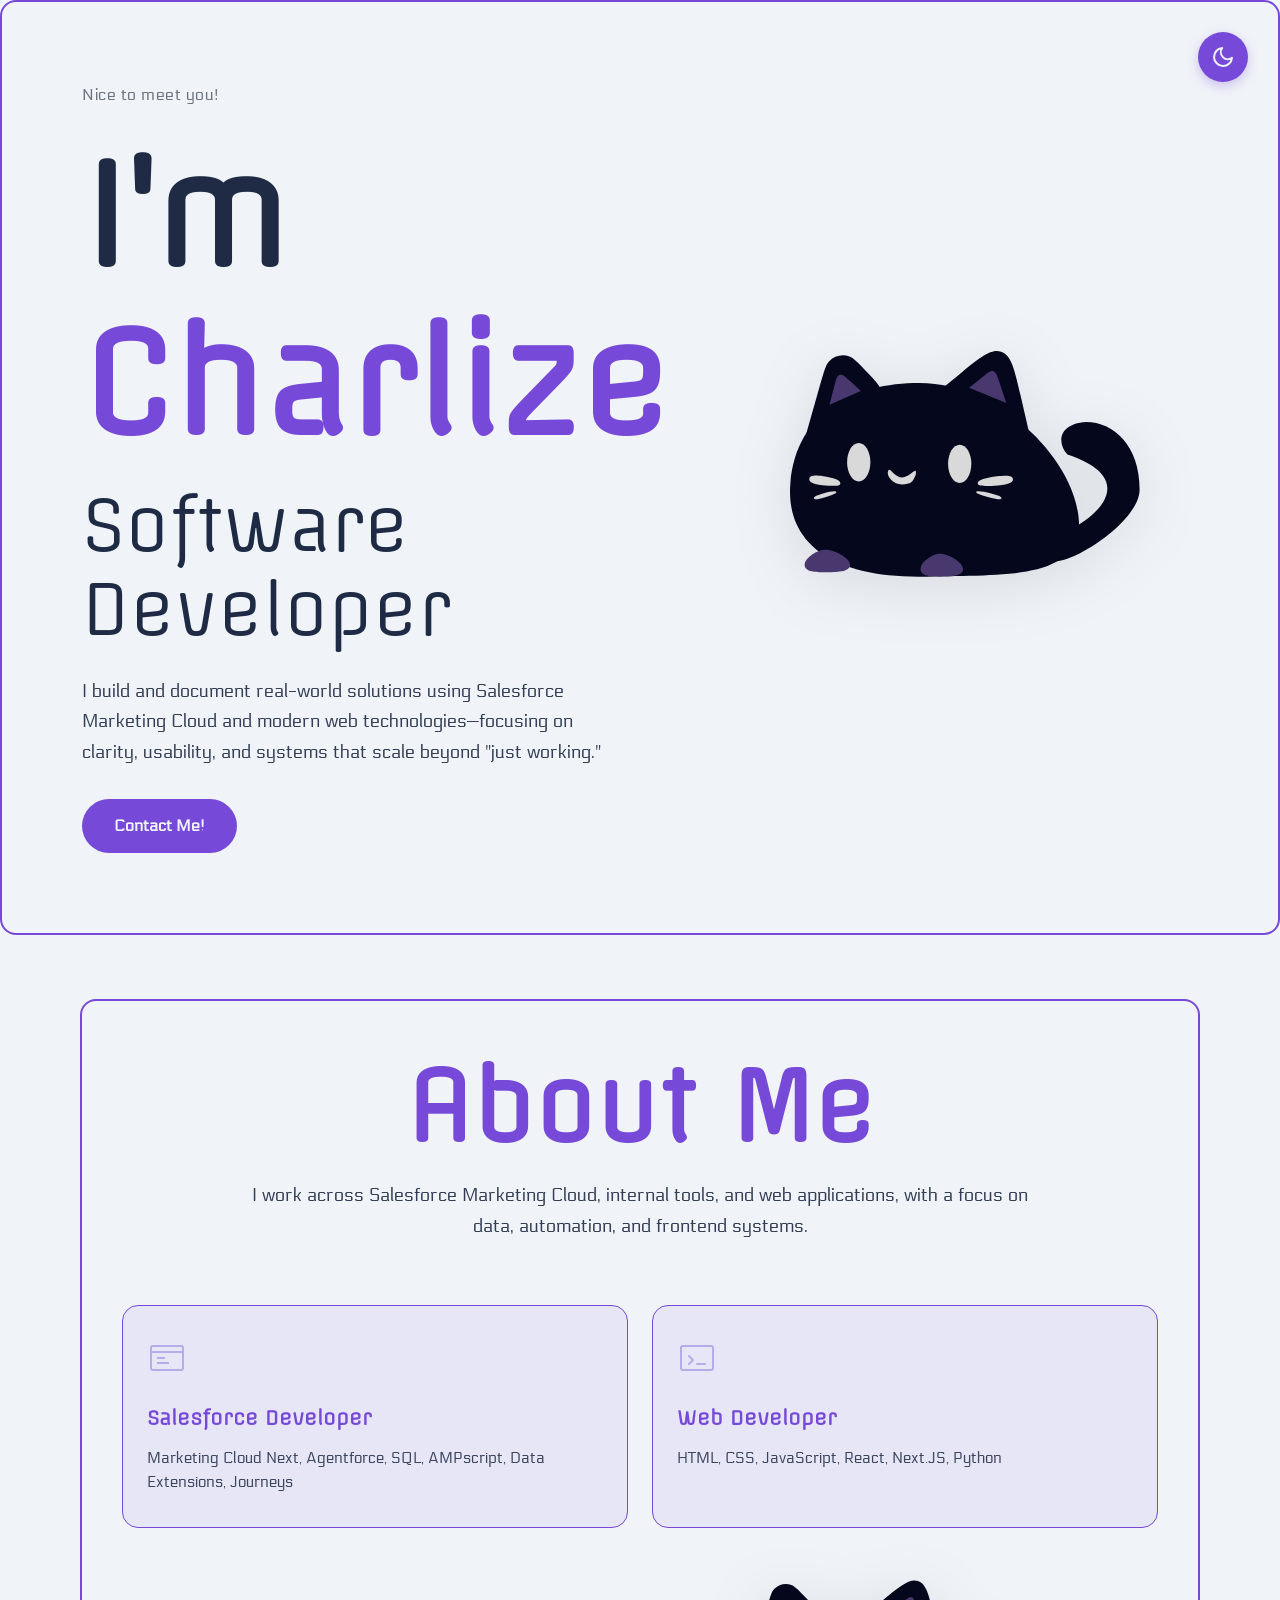
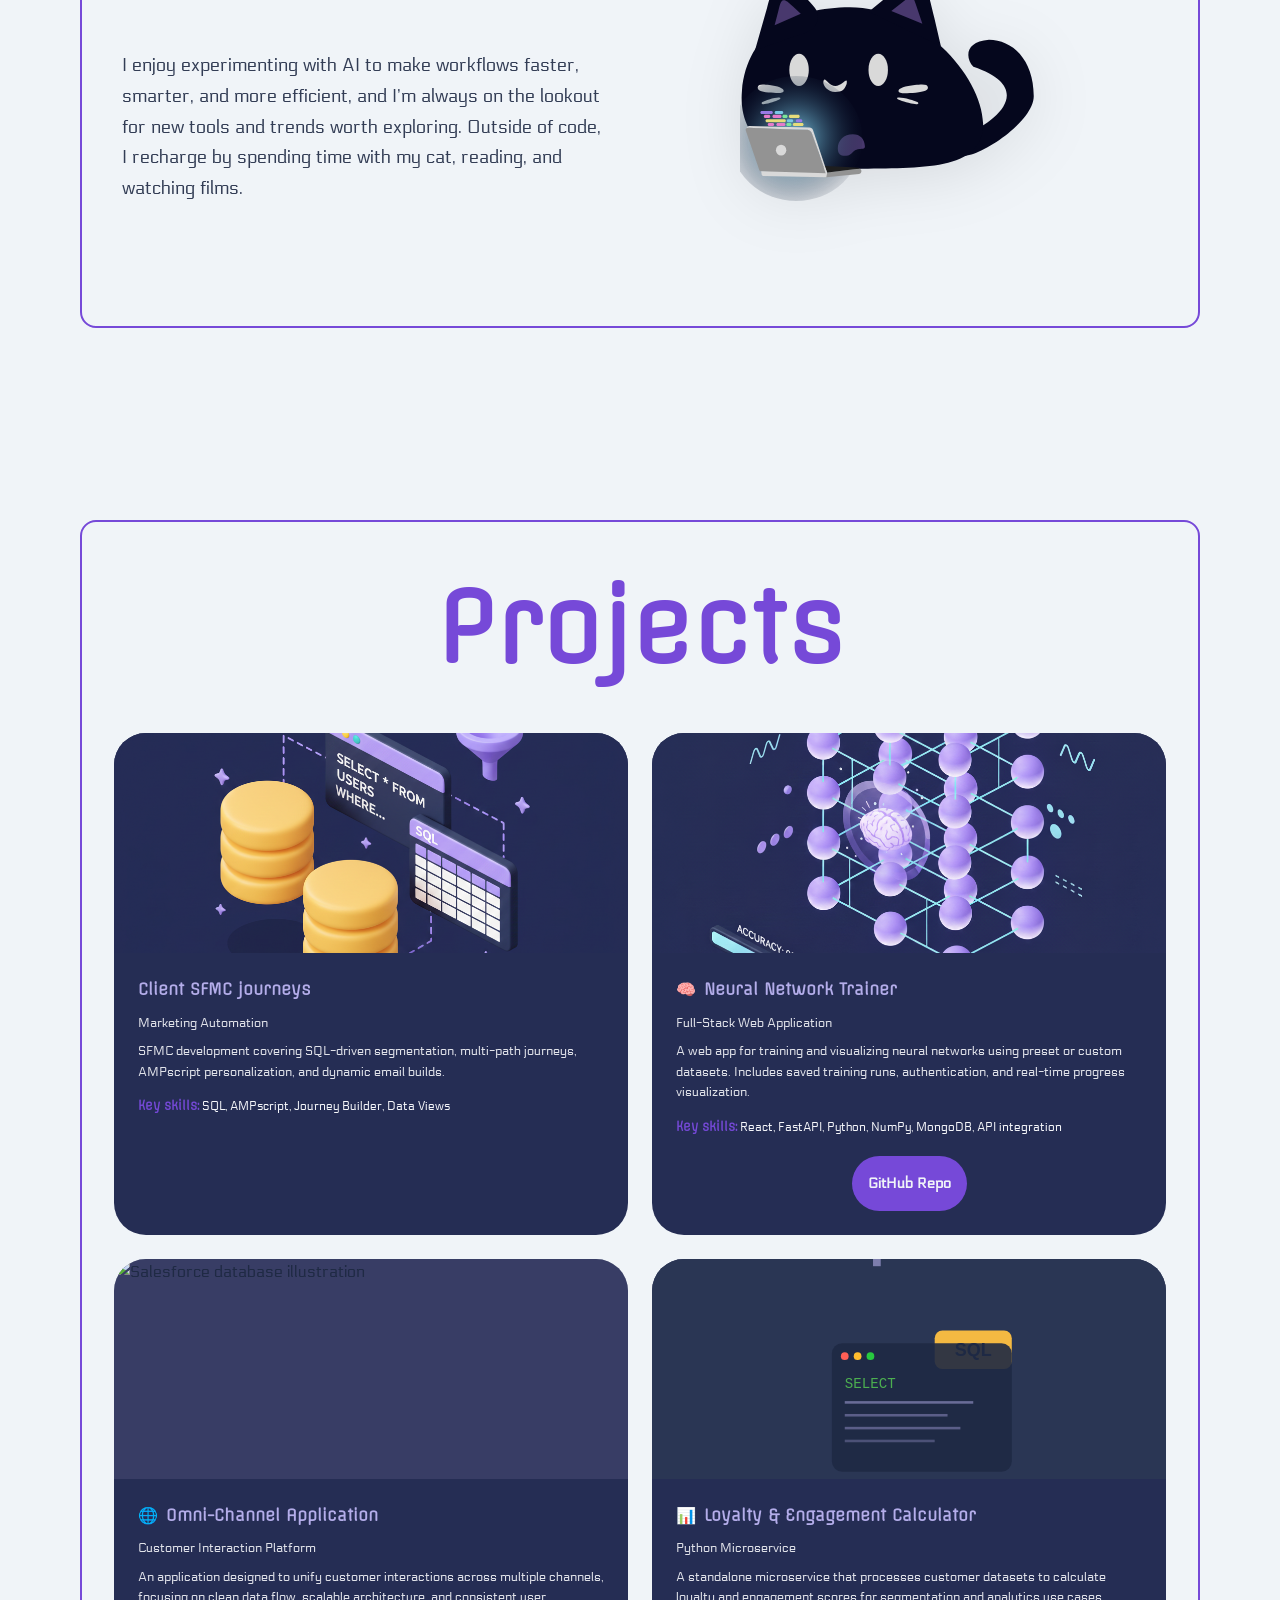
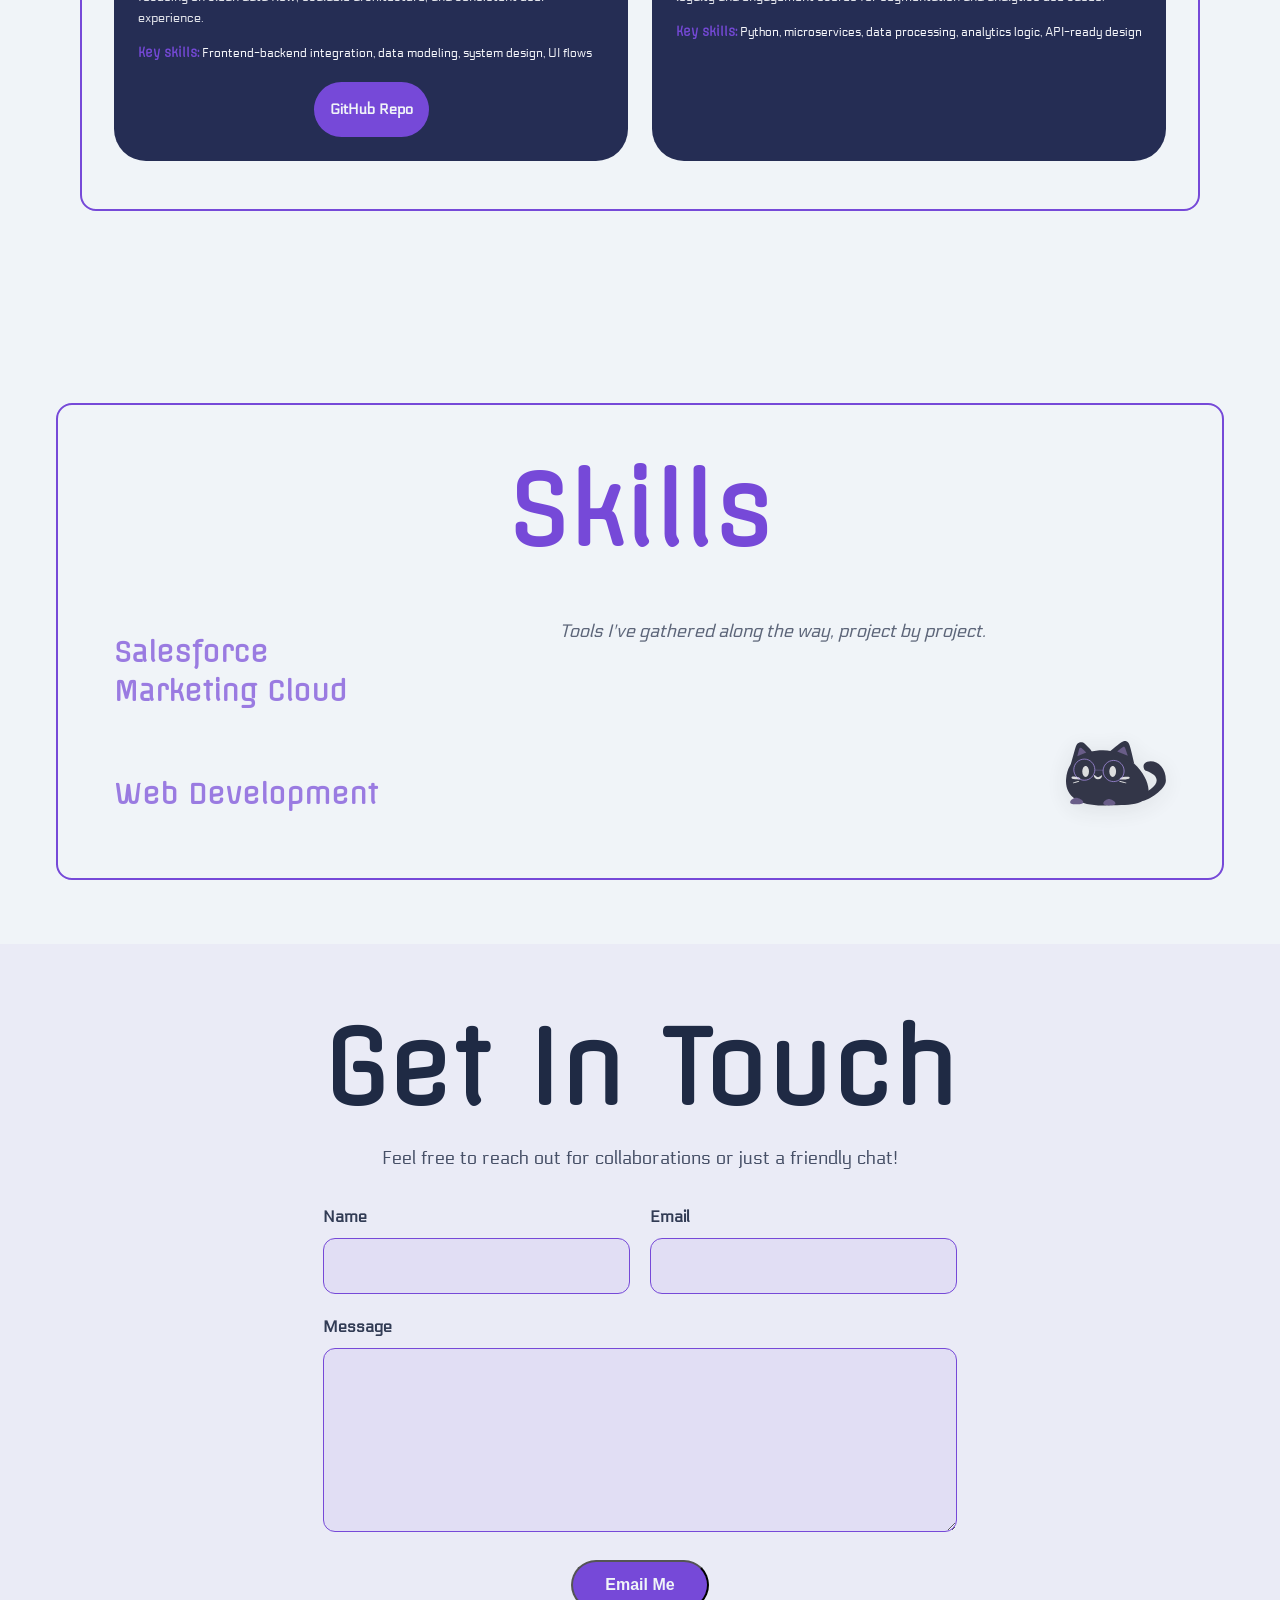
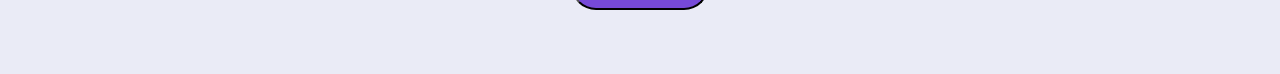
==== commit 217c9124: "image update" ====
--- a/index.html
+++ b/index.html
@@ -350,7 +350,7 @@
                     <!-- Project Card 3: Omni-Channel Application (Image LEFT, Text RIGHT) -->
                     <div class="project-card project-layout-left">
                         <div class="project-image">
-                            <img src="/assets/omni-channel.png" alt="Salesforce database illustration" />
+                            <img src="https://github.com/elizesalvacion/CharlizeSalvacion/blob/main/assets/omni-channel.png" alt="Salesforce database illustration" />
                         </div>
                         <div class="project-content">
                             <h3 class="project-header">
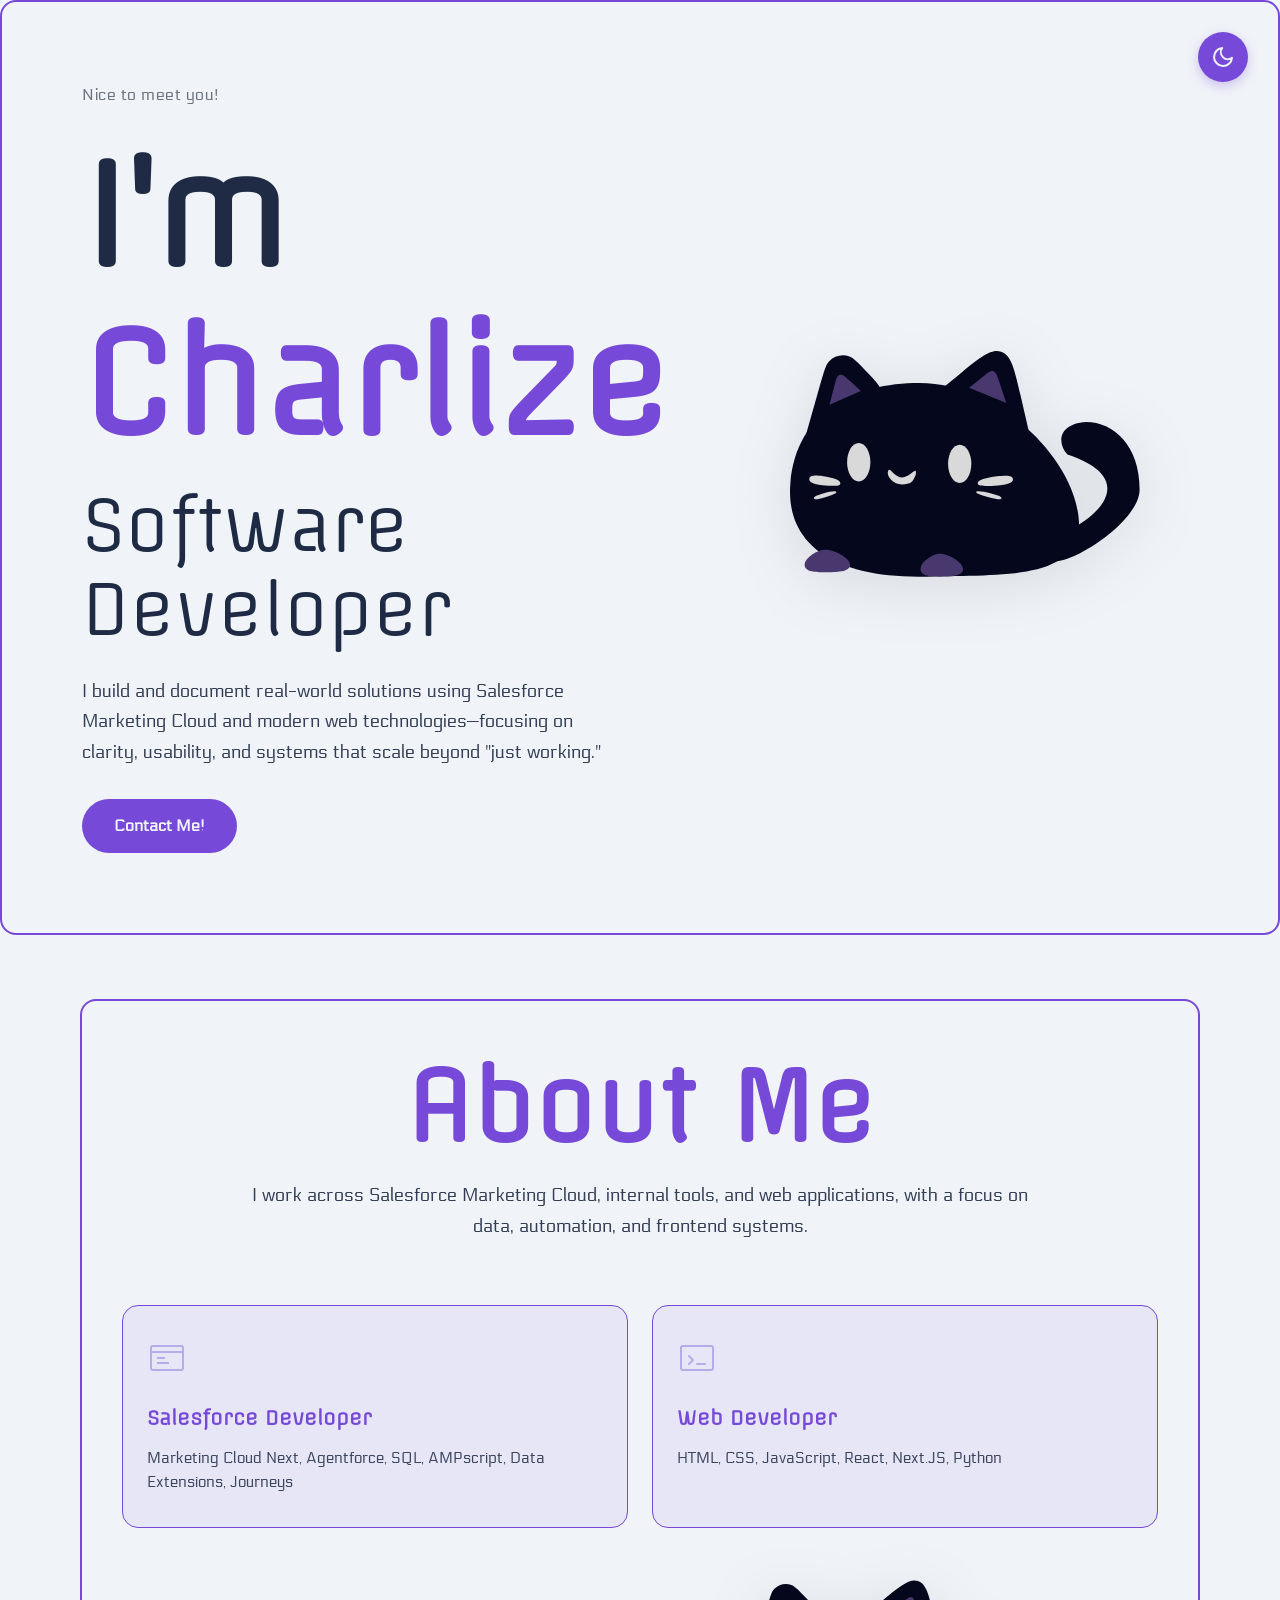
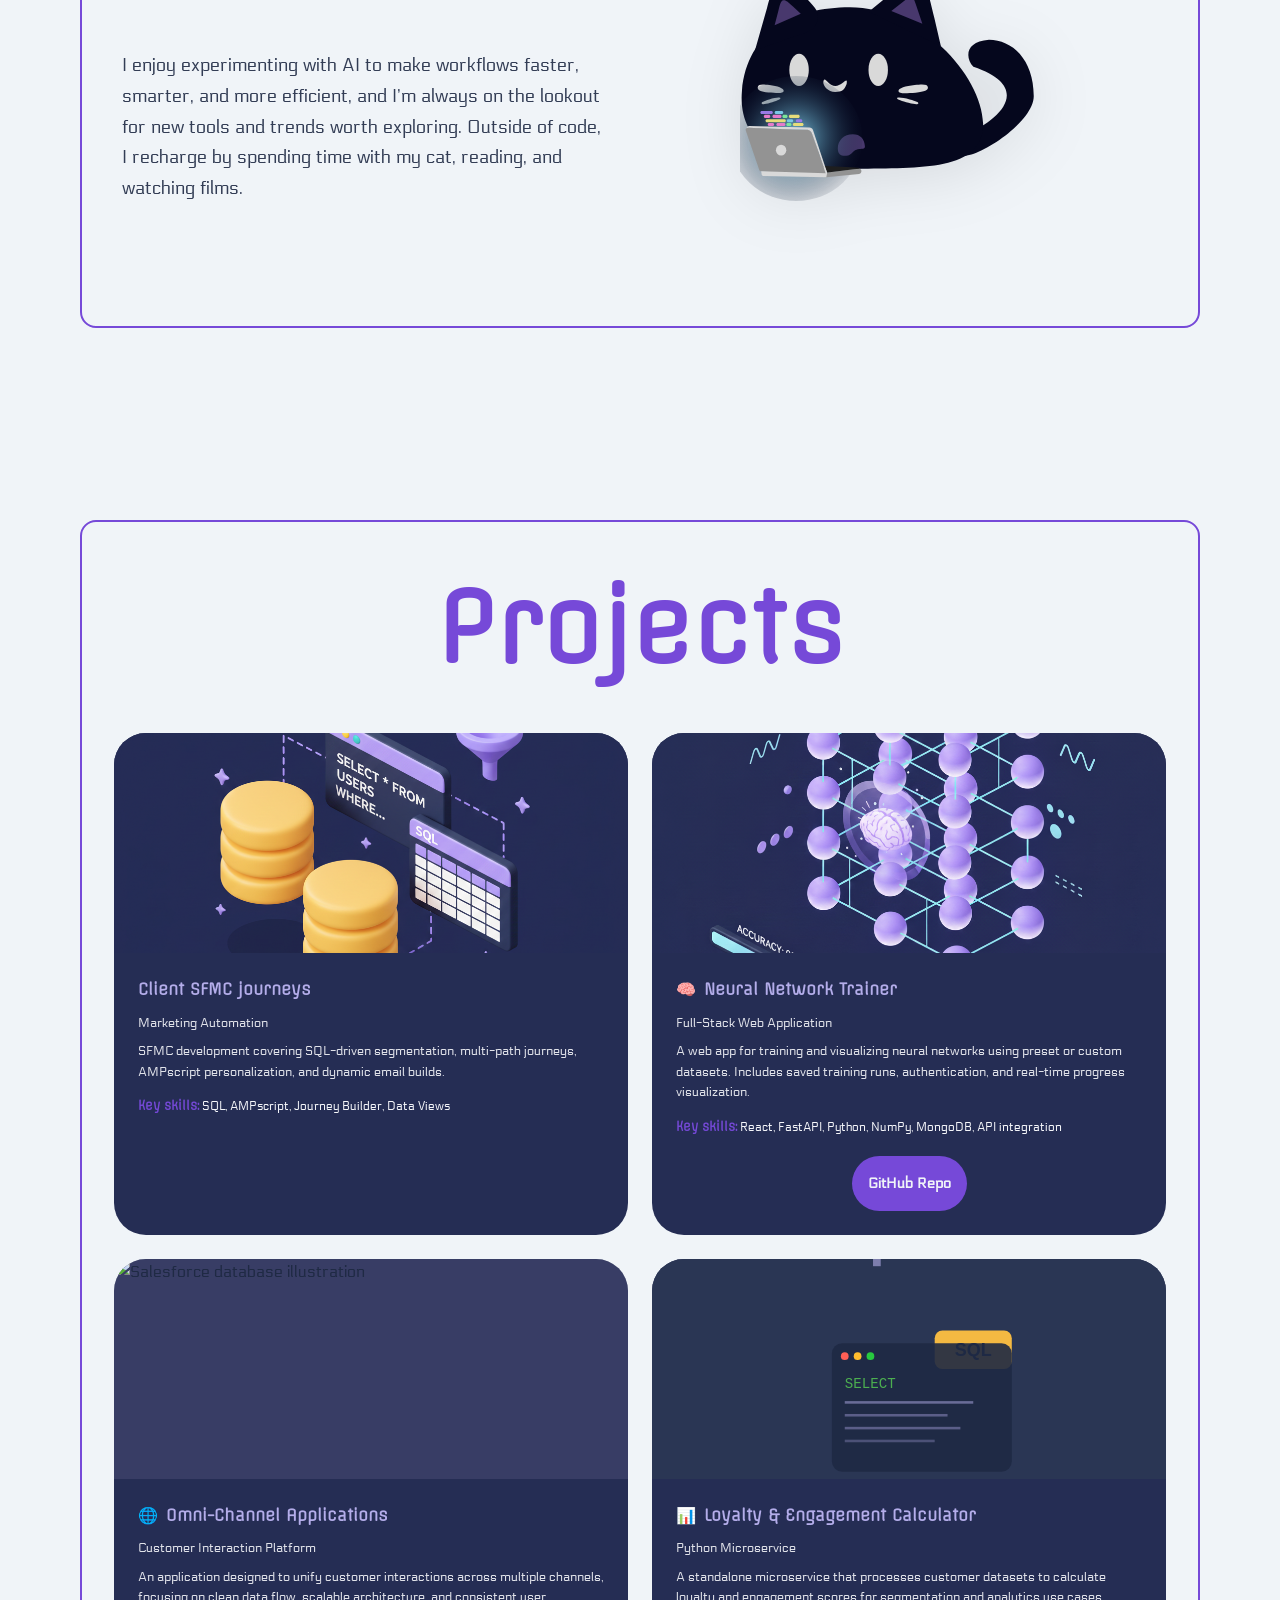
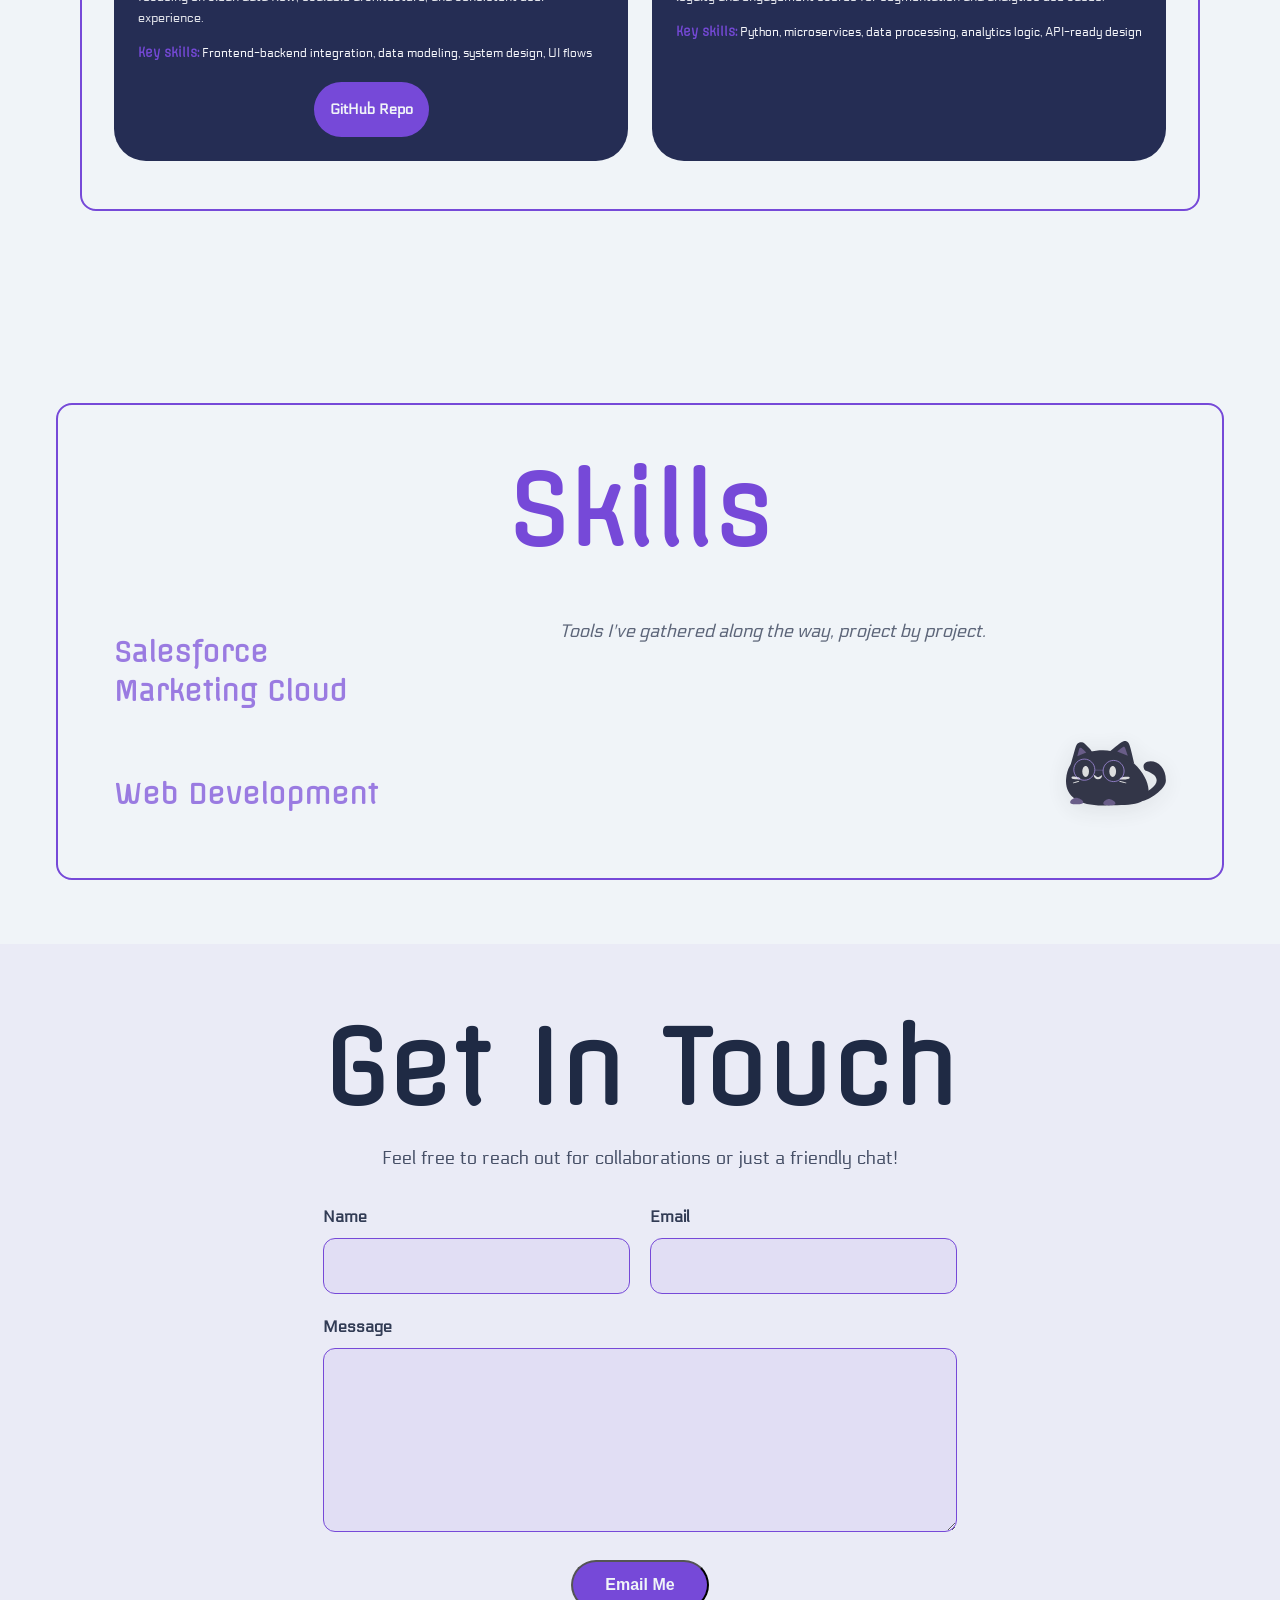
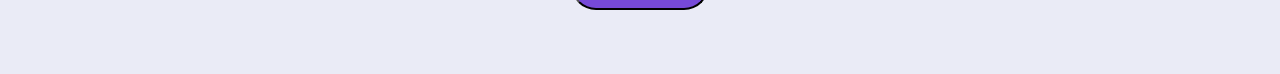
==== commit 84c9b6c6: "fix: correct project card image source path" ====
--- a/index.html
+++ b/index.html
@@ -350,12 +350,12 @@
                     <!-- Project Card 3: Omni-Channel Application (Image LEFT, Text RIGHT) -->
                     <div class="project-card project-layout-left">
                         <div class="project-image">
-                            <img src="https://github.com/elizesalvacion/CharlizeSalvacion/blob/main/assets/omni-channel.png" alt="Salesforce database illustration" />
+                            <img src="assets/image.png" alt="Salesforce database illustration" />
                         </div>
                         <div class="project-content">
                             <h3 class="project-header">
                                 <span class="project-icon">🌐</span>
-                                <span class="project-name">Omni-Channel Application</span>
+                                <span class="project-name">Omni-Channel Applications</span>
                             </h3>
                             <p class="project-subtitle">Customer Interaction Platform</p>
                             <p class="project-description">
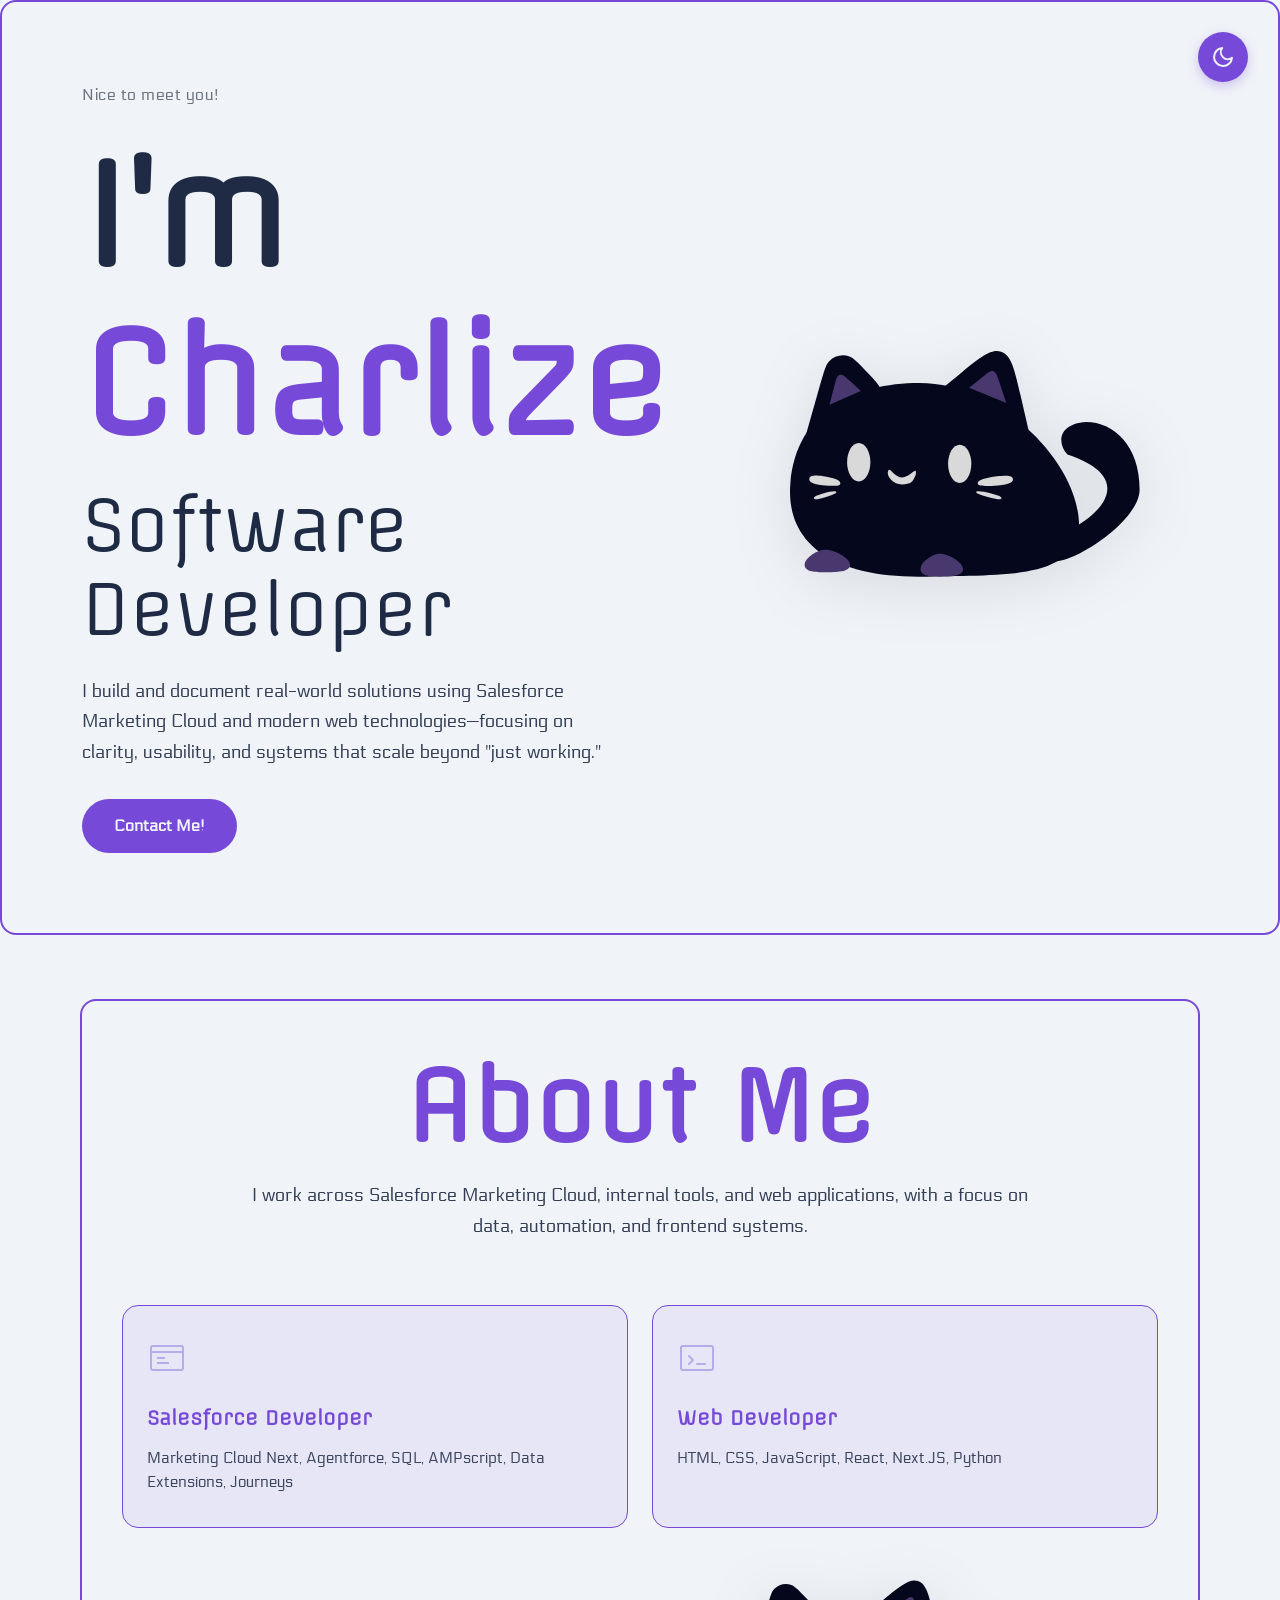
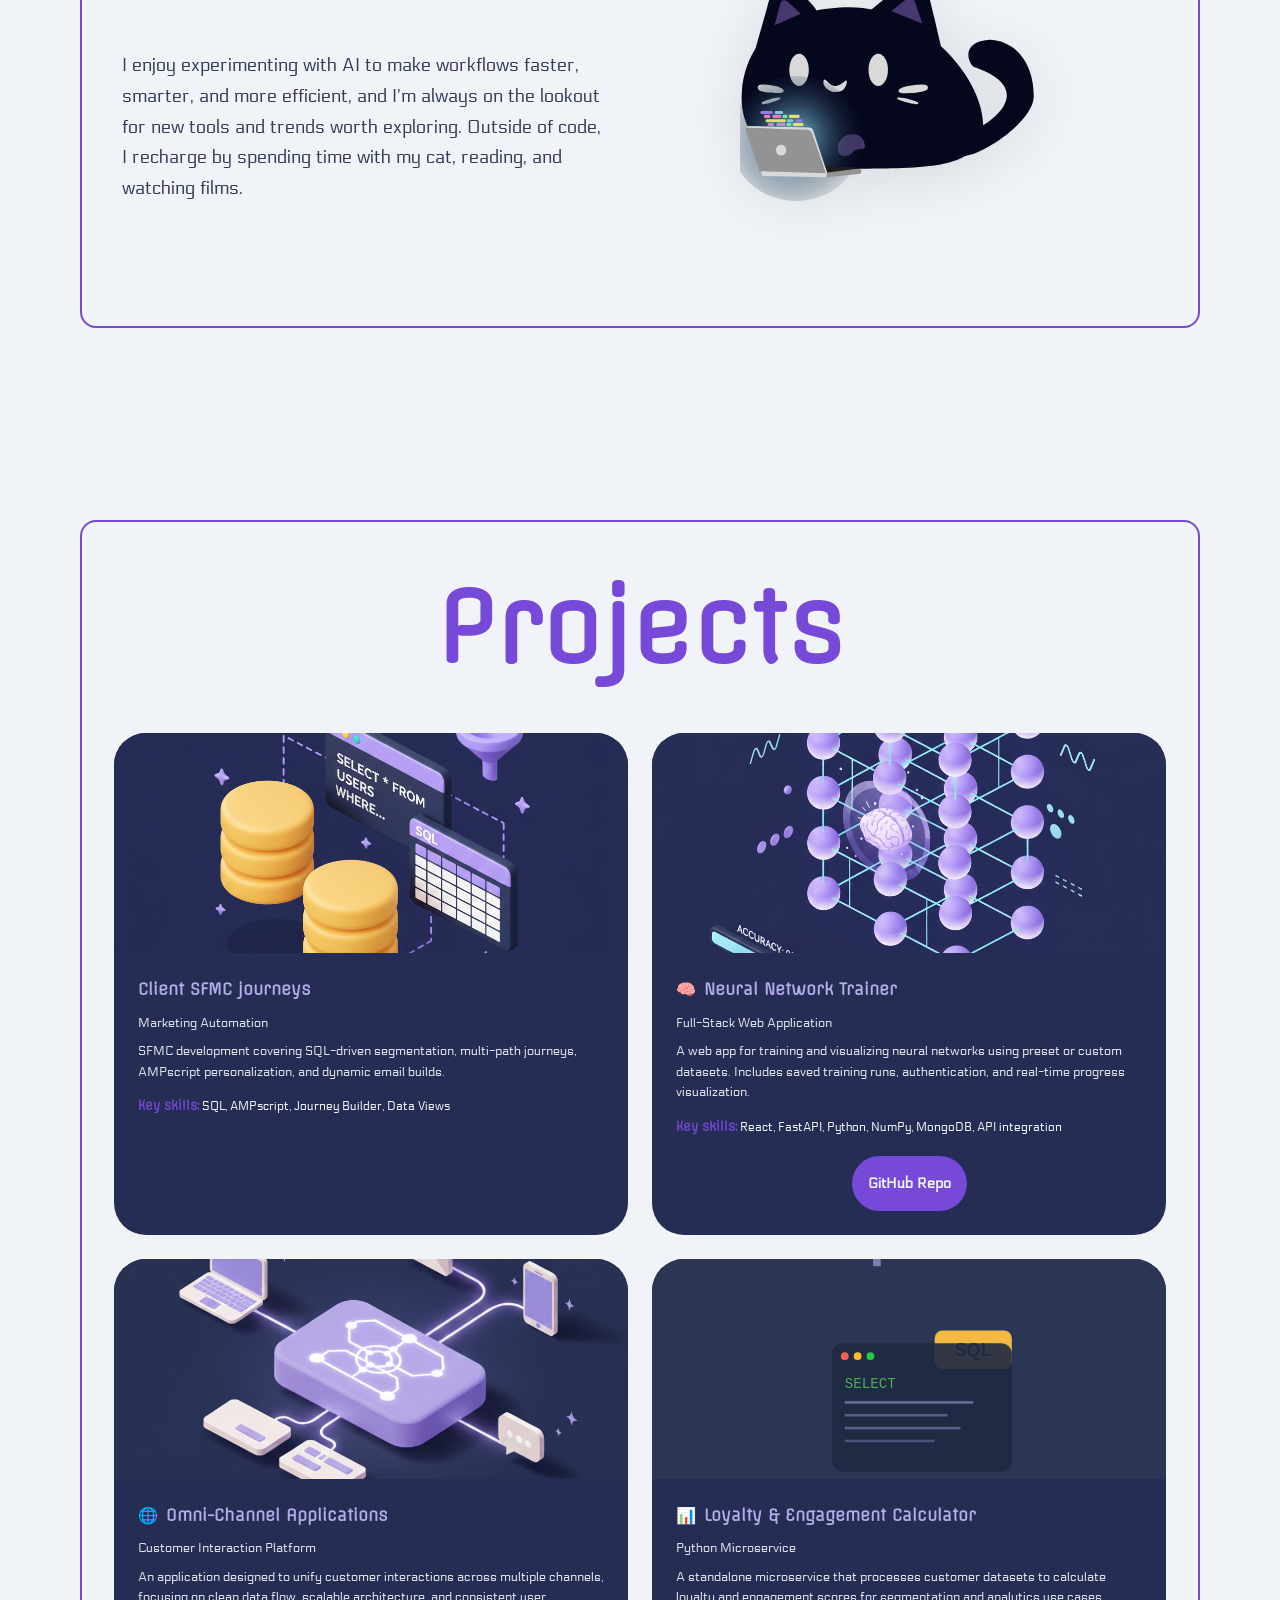
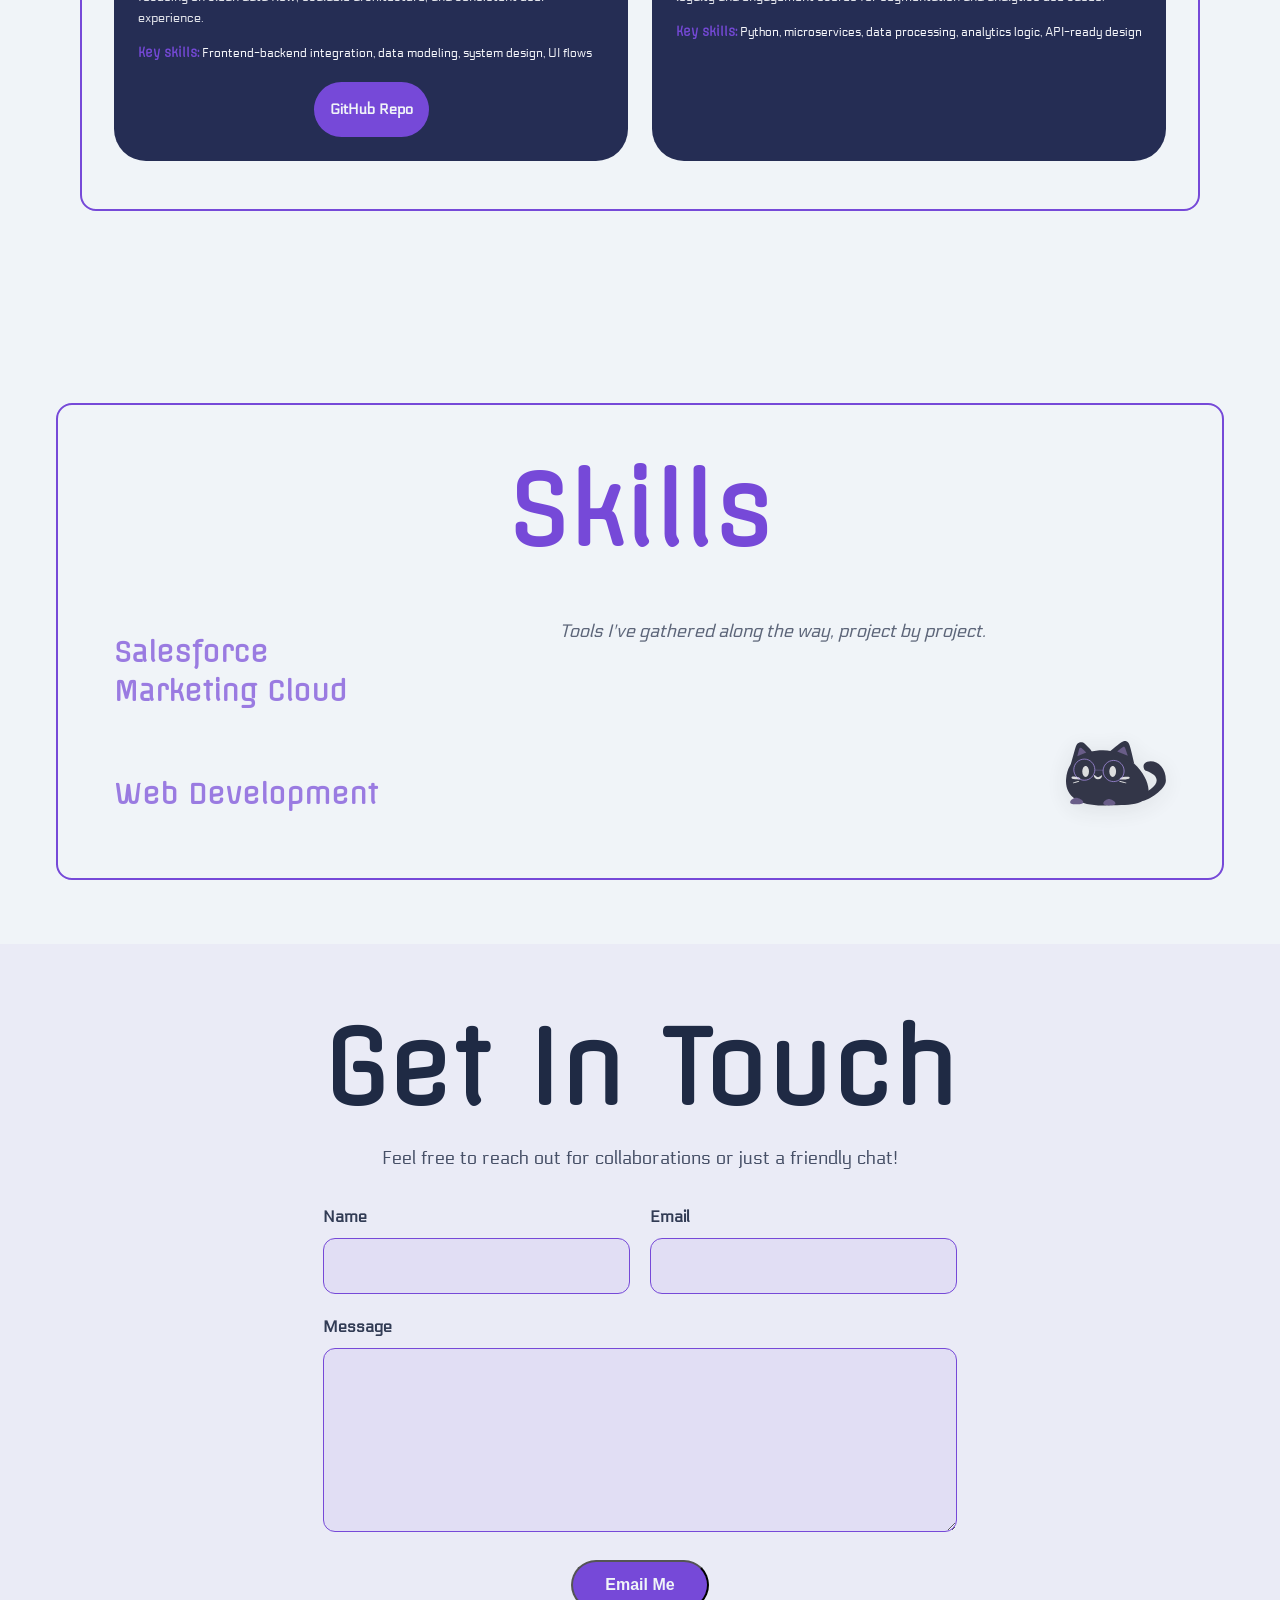
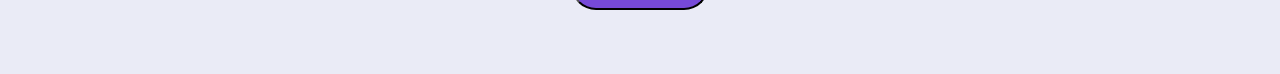
==== commit ba5de3f6: "fix: update project card image sources" ====
--- a/index.html
+++ b/index.html
@@ -308,7 +308,7 @@
                     <!-- Project Card 1: Salesforce Marketing Cloud (Image LEFT, Text RIGHT) -->
                     <div class="project-card project-layout-left">
                         <div class="project-image">
-                            <img src="/assets/saleforce-development.png" alt="Salesforce database illustration" />
+                            <img src="assets/saleforce-development.png" alt="Salesforce database illustration" />
                         </div>
                         <div class="project-content">
                             <h3 class="project-header">
@@ -343,14 +343,14 @@
                                 Repo</a>
                         </div>
                         <div class="project-image">
-                            <img src="/assets/neural-network.png" alt="Neural Network Trainer illustration" />
+                            <img src="assets/neural-network.png" alt="Neural Network Trainer illustration" />
                         </div>
                     </div>
 
                     <!-- Project Card 3: Omni-Channel Application (Image LEFT, Text RIGHT) -->
                     <div class="project-card project-layout-left">
                         <div class="project-image">
-                            <img src="assets/image.png" alt="Salesforce database illustration" />
+                            <img src="assets/omni-channel.png" alt="Salesforce database illustration" />
                         </div>
                         <div class="project-content">
                             <h3 class="project-header">
